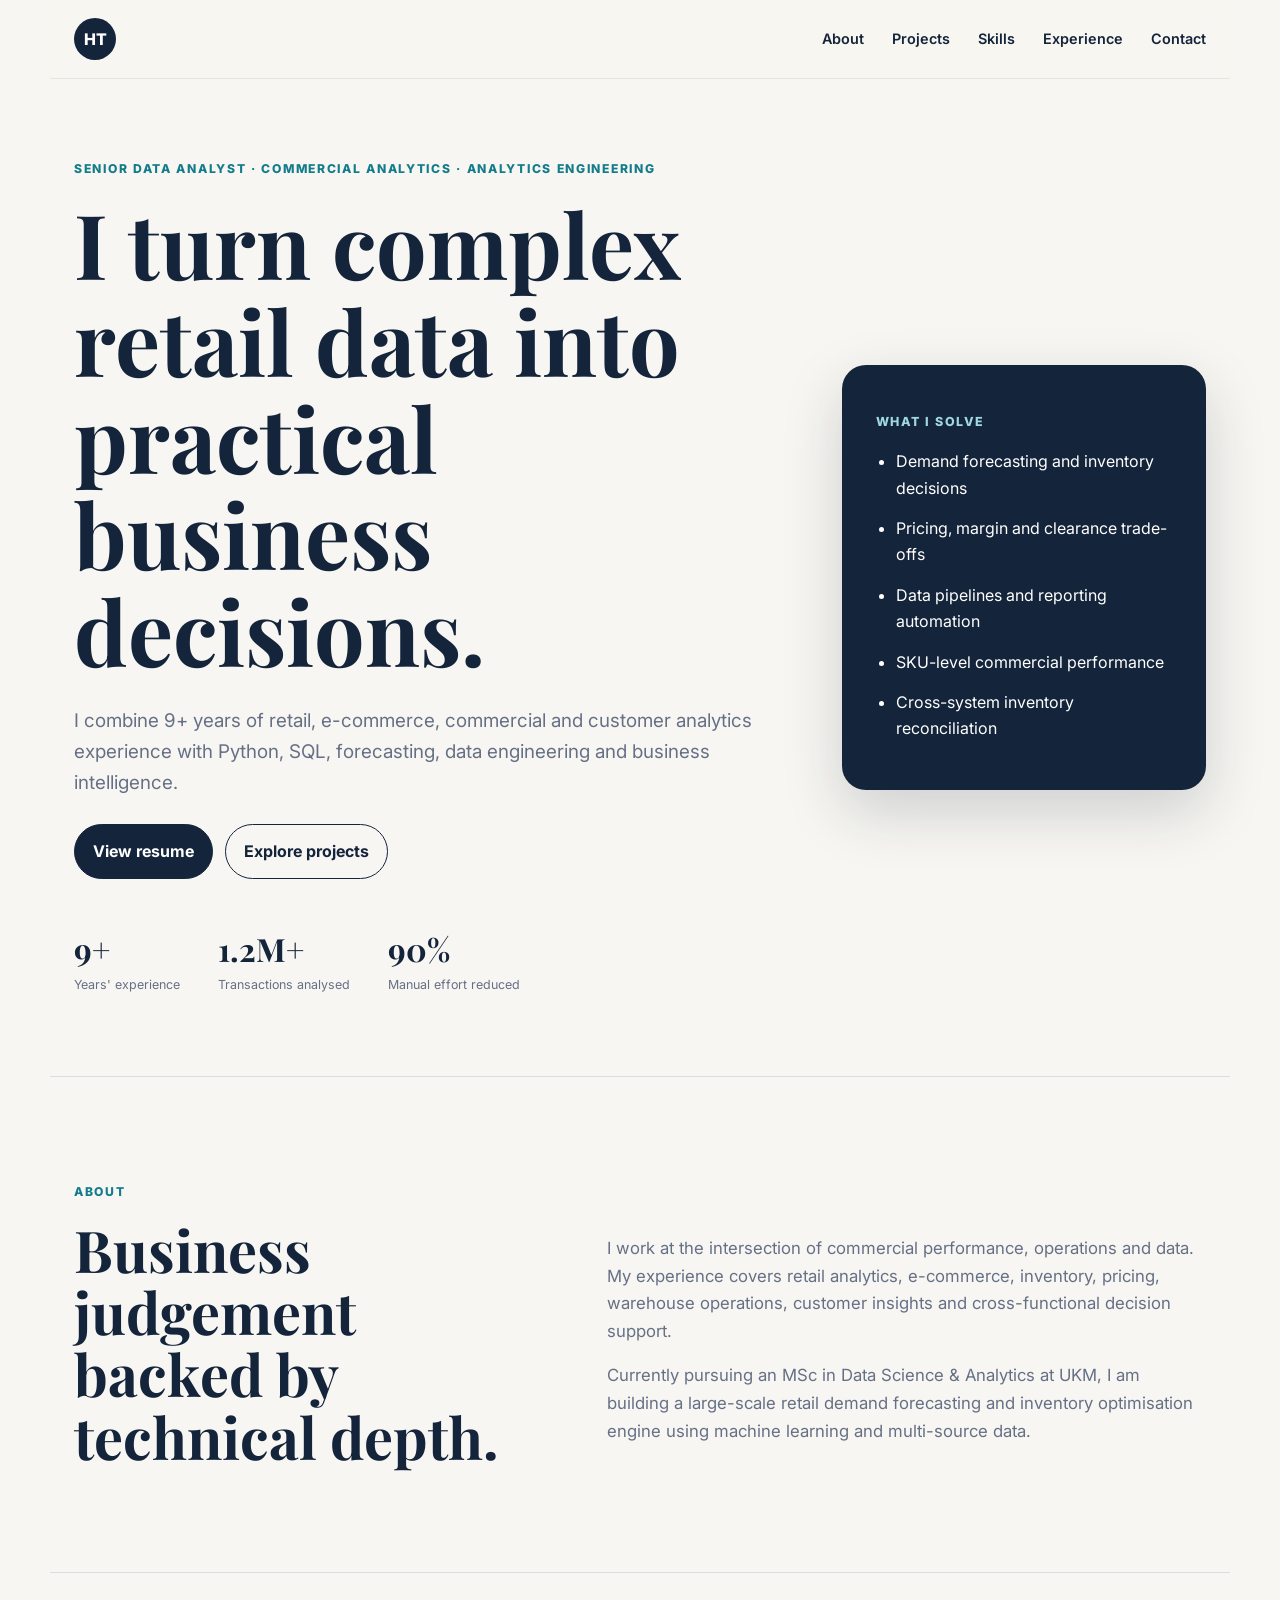
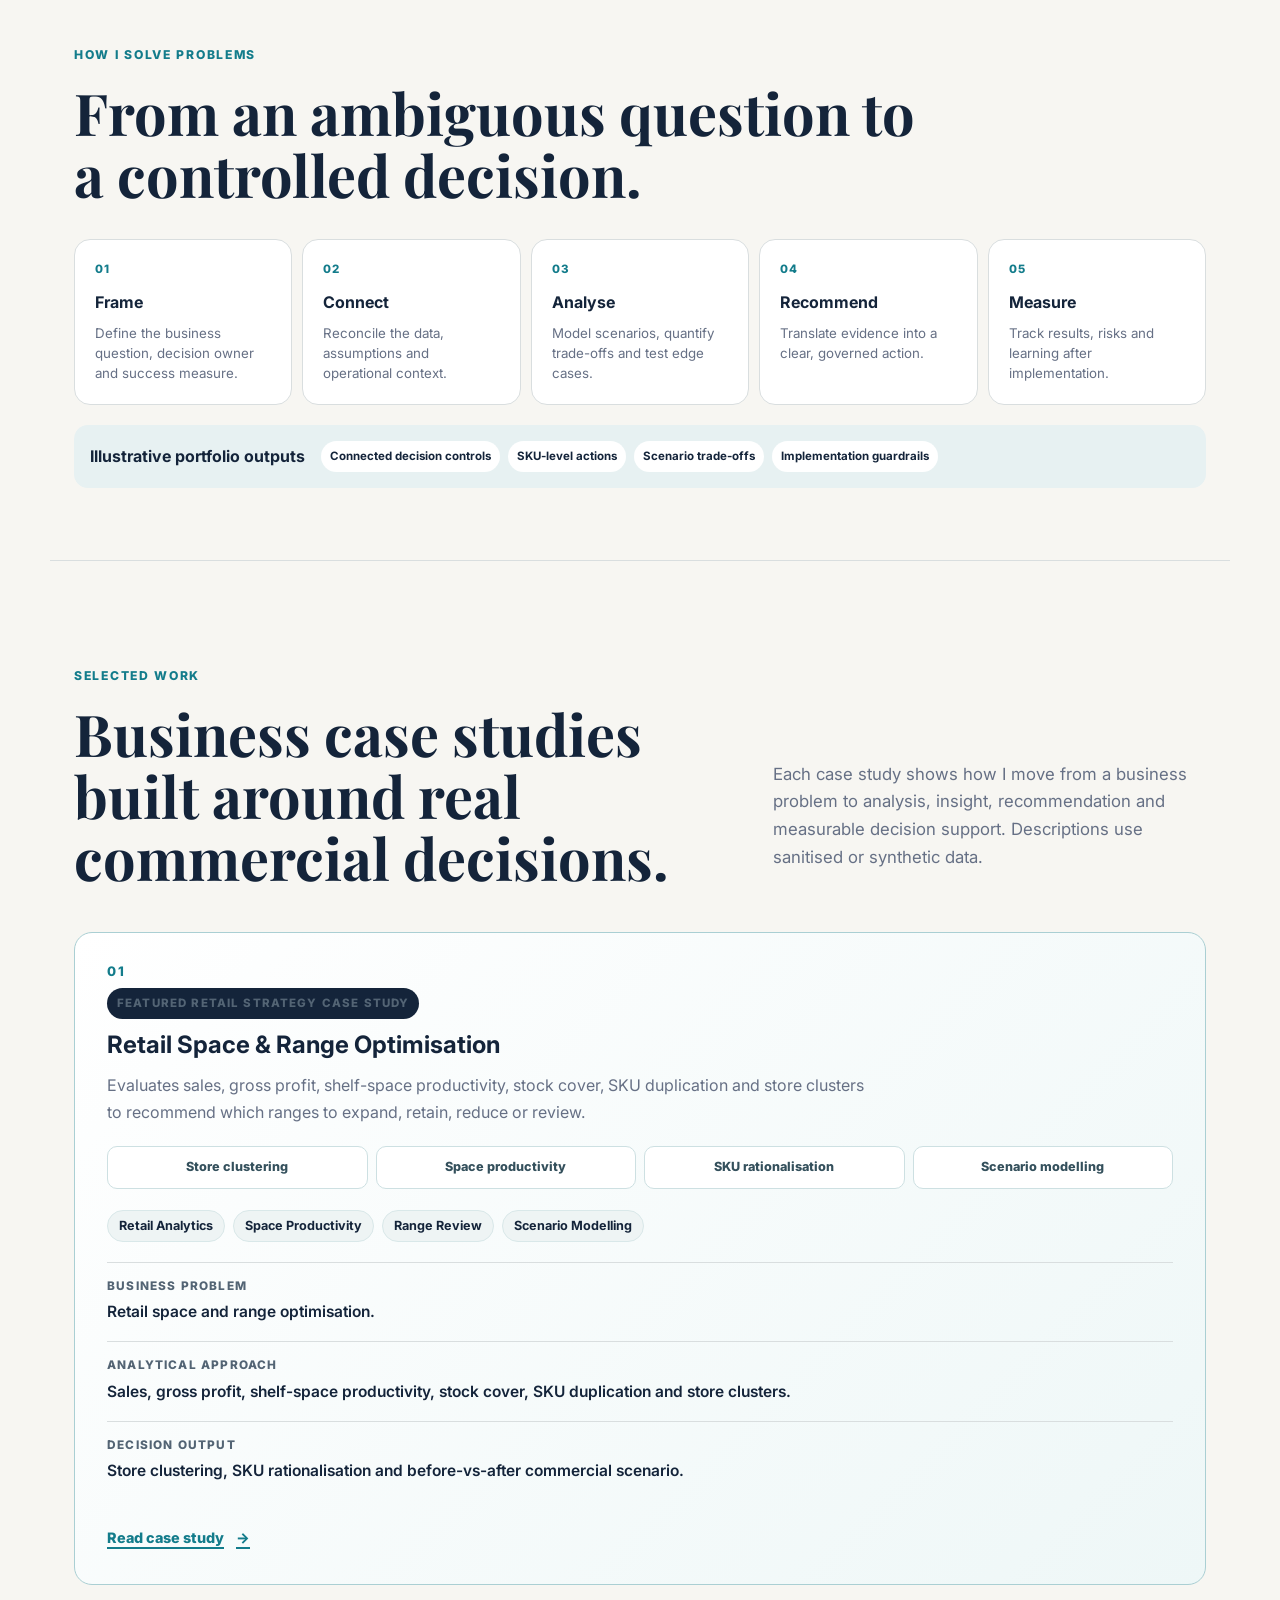
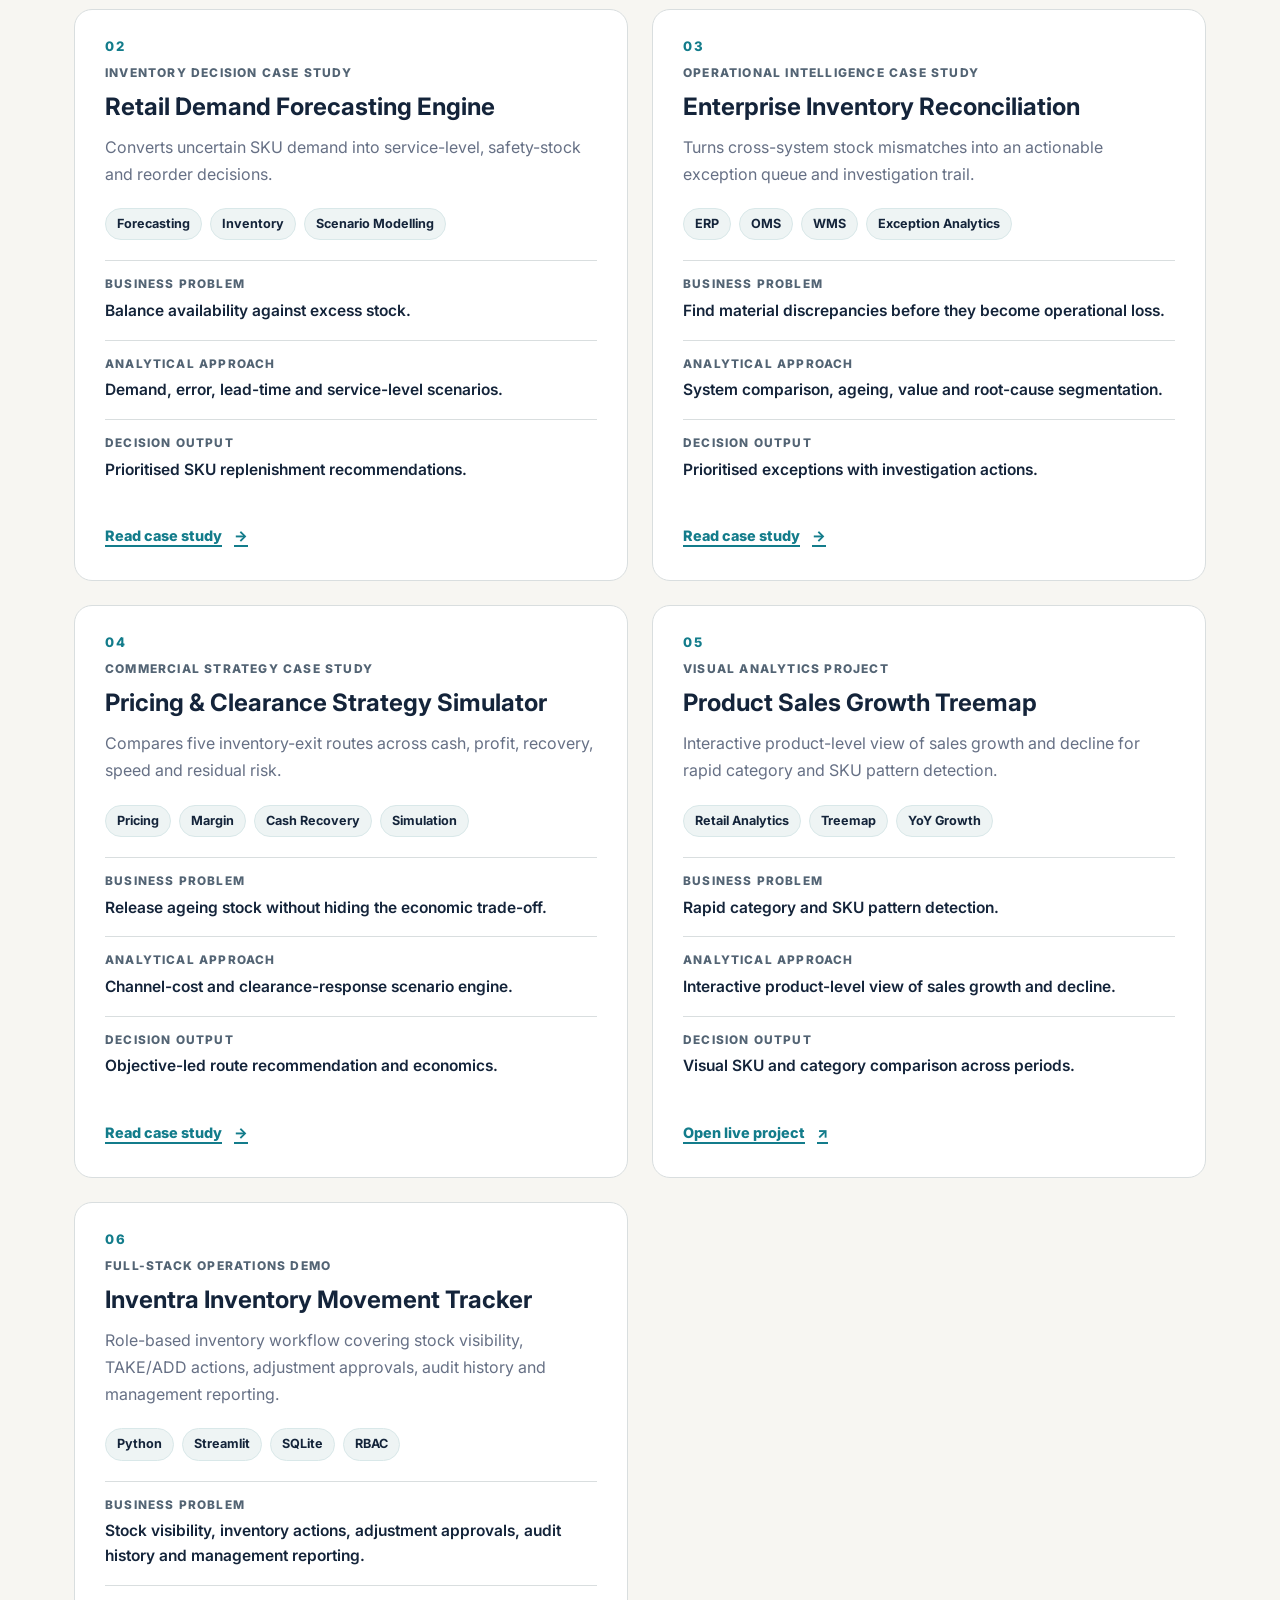
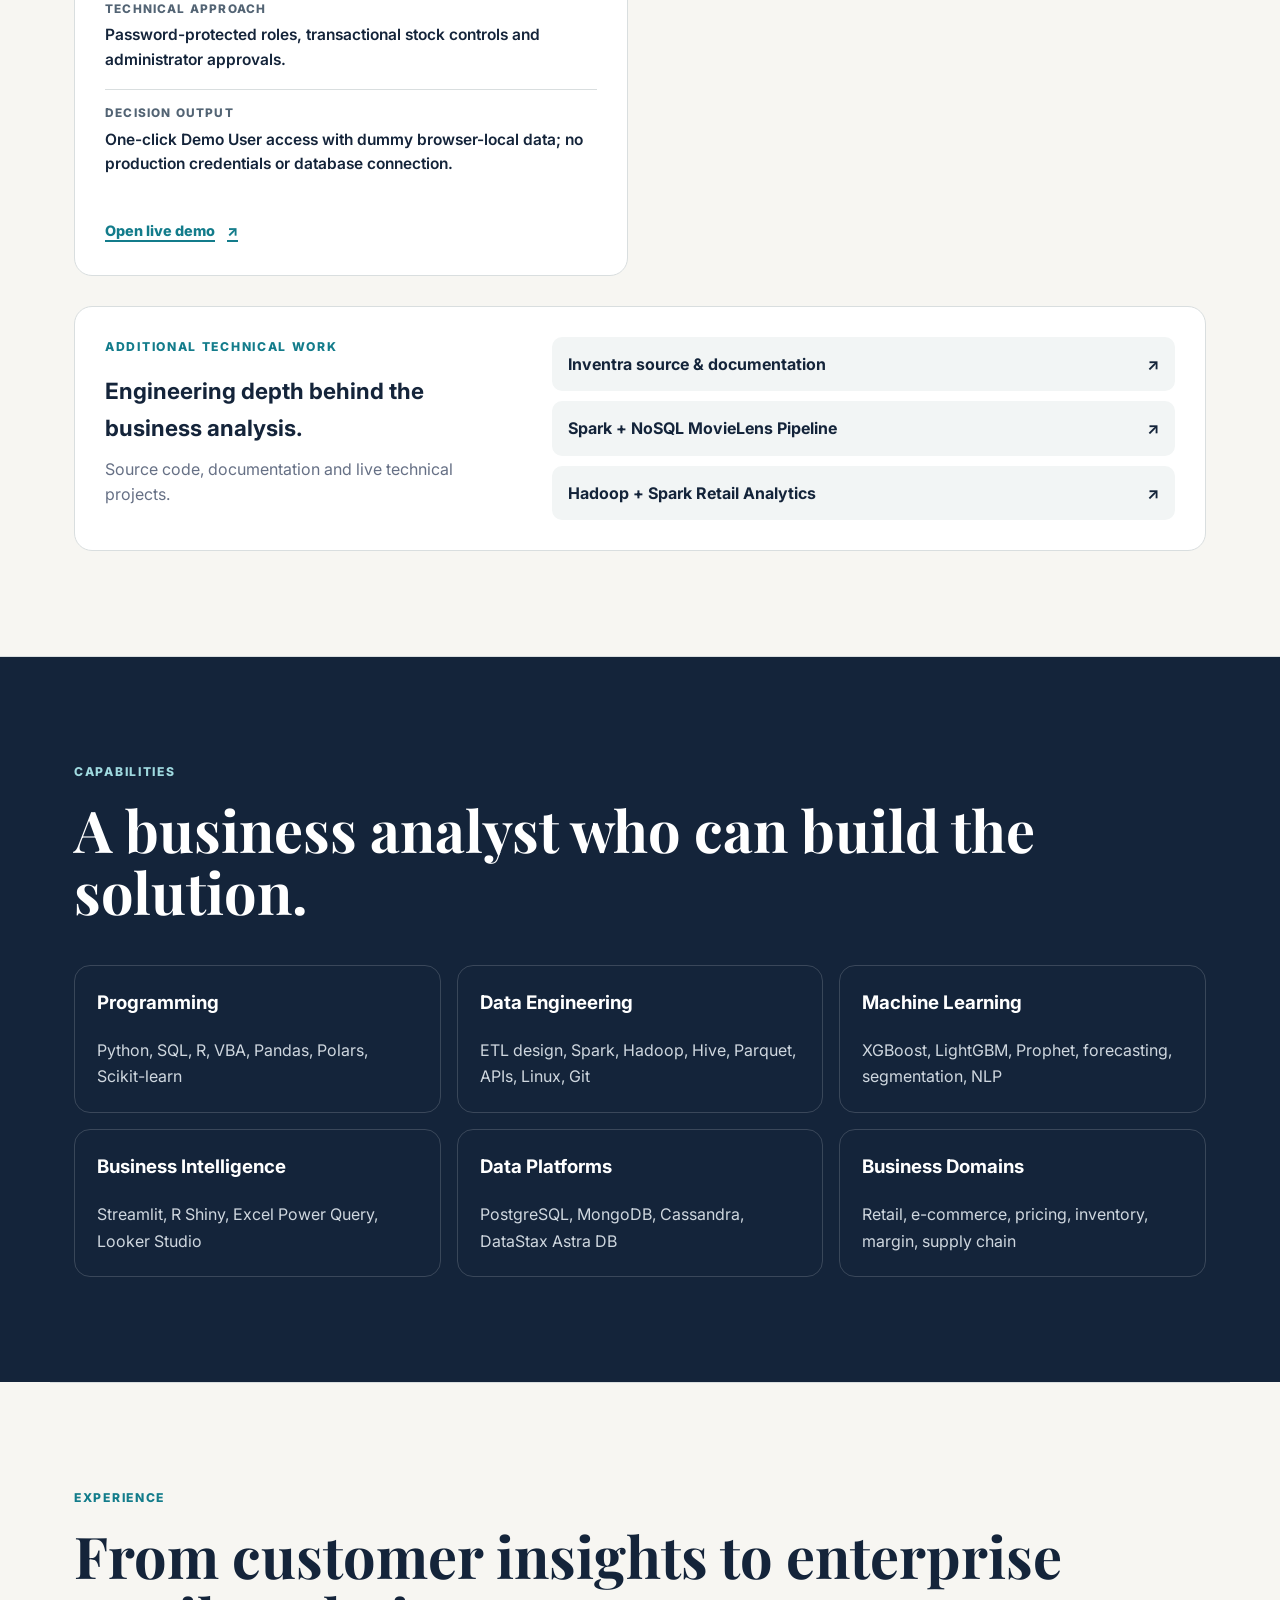
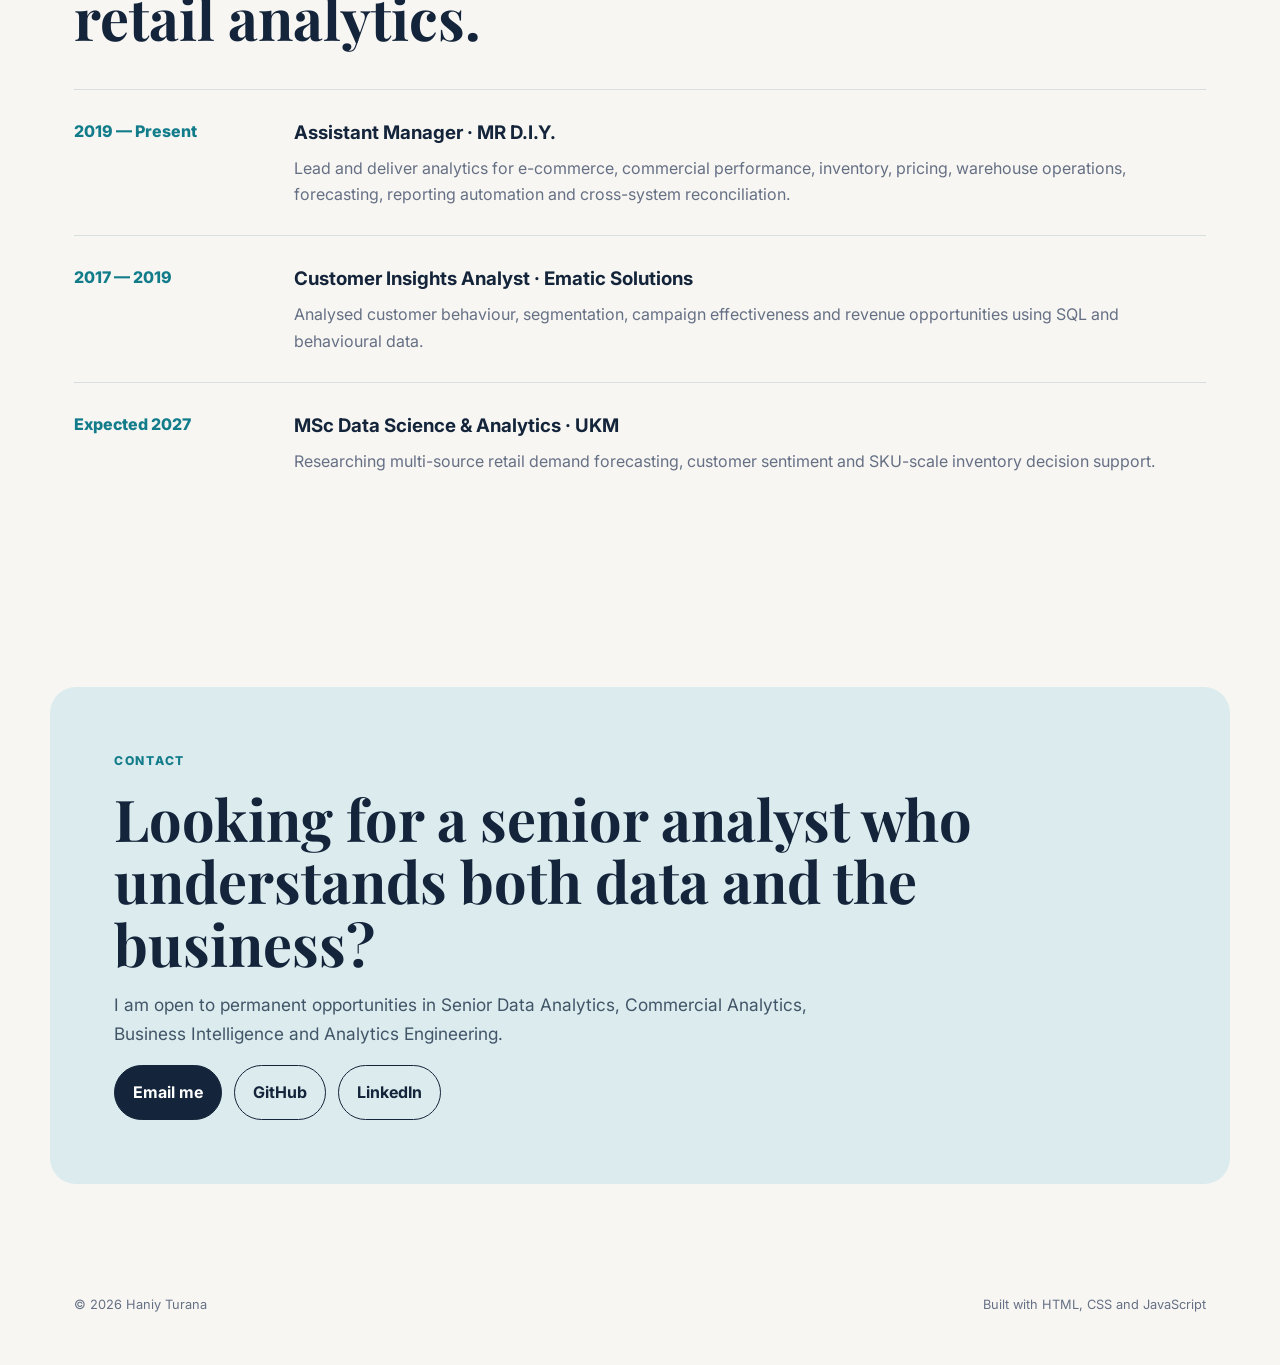
==== index.html @ 0dd10edd "style: polish engineering case study grid and project hierarchy" ====
<!DOCTYPE html>
<html lang="en">
<head>
  <meta charset="UTF-8" />
  <meta name="viewport" content="width=device-width, initial-scale=1.0" />
  <meta name="description" content="Haniy Turana - Senior Data Analyst specialising in retail, commercial analytics, forecasting, inventory intelligence and analytics engineering." />
  <title>Haniy Turana | Senior Data Analyst</title>
  <link rel="preconnect" href="https://fonts.googleapis.com">
  <link rel="preconnect" href="https://fonts.gstatic.com" crossorigin>
  <link href="https://fonts.googleapis.com/css2?family=Inter:wght@400;500;600;700;800&family=Playfair+Display:wght@700&display=swap" rel="stylesheet">
  <link rel="stylesheet" href="styles.css" />
</head>
<body>
  <a class="skip-link" href="#top">Skip to main content</a>
  <header class="site-header">
    <a class="brand" href="#top">HT</a>
    <nav id="nav" aria-label="Primary navigation">
      <a href="#about">About</a><a href="#projects">Projects</a><a href="#skills">Skills</a><a href="#experience">Experience</a><a href="#contact">Contact</a>
    </nav>
    <button class="menu-button" id="menuButton" aria-label="Open menu" aria-expanded="false">Menu</button>
  </header>

  <main id="top">
    <section class="hero section-shell">
      <div class="hero-copy reveal">
        <p class="eyebrow">Senior Data Analyst · Commercial Analytics · Analytics Engineering</p>
        <h1>I turn complex retail data into practical business decisions.</h1>
        <p class="hero-text">I combine 9+ years of retail, e-commerce, commercial and customer analytics experience with Python, SQL, forecasting, data engineering and business intelligence.</p>
        <div class="actions">
          <a class="button primary" href="resume/Haniy_Turana_Master_Resume.pdf" target="_blank" rel="noopener noreferrer">View resume</a>
          <a class="button secondary" href="#projects">Explore projects</a>
        </div>
        <div class="quick-stats" aria-label="Career statistics">
          <div><strong>9+</strong><span>Years' experience</span></div>
          <div><strong>1.2M+</strong><span>Transactions analysed</span></div>
          <div><strong>90%</strong><span>Manual effort reduced</span></div>
        </div>
      </div>
      <aside class="hero-card reveal">
        <p class="card-label">What I solve</p>
        <ul>
          <li>Demand forecasting and inventory decisions</li>
          <li>Pricing, margin and clearance trade-offs</li>
          <li>Data pipelines and reporting automation</li>
          <li>SKU-level commercial performance</li>
          <li>Cross-system inventory reconciliation</li>
        </ul>
      </aside>
    </section>

    <section id="about" class="section-shell content-section reveal">
      <p class="eyebrow">About</p>
      <div class="two-column">
        <h2>Business judgement backed by technical depth.</h2>
        <div>
          <p>I work at the intersection of commercial performance, operations and data. My experience covers retail analytics, e-commerce, inventory, pricing, warehouse operations, customer insights and cross-functional decision support.</p>
          <p>Currently pursuing an MSc in Data Science & Analytics at UKM, I am building a large-scale retail demand forecasting and inventory optimisation engine using machine learning and multi-source data.</p>
        </div>
      </div>
    </section>

    <section class="section-shell problem-solving reveal" aria-labelledby="problem-solving-title">
      <p class="eyebrow">How I solve problems</p>
      <h2 id="problem-solving-title">From an ambiguous question to a controlled decision.</h2>
      <ol class="problem-solving-flow">
        <li><span>01</span><strong>Frame</strong><small>Define the business question, decision owner and success measure.</small></li>
        <li><span>02</span><strong>Connect</strong><small>Reconcile the data, assumptions and operational context.</small></li>
        <li><span>03</span><strong>Analyse</strong><small>Model scenarios, quantify trade-offs and test edge cases.</small></li>
        <li><span>04</span><strong>Recommend</strong><small>Translate evidence into a clear, governed action.</small></li>
        <li><span>05</span><strong>Measure</strong><small>Track results, risks and learning after implementation.</small></li>
      </ol>
      <div class="illustrative-results" aria-label="Illustrative portfolio outputs"><strong>Illustrative portfolio outputs</strong><span>Connected decision controls</span><span>SKU-level actions</span><span>Scenario trade-offs</span><span>Implementation guardrails</span></div>
    </section>

    <section id="projects" class="section-shell content-section">
      <p class="eyebrow reveal">Selected work</p>
      <div class="section-heading reveal"><h2>Business case studies built around real commercial decisions.</h2><p>Each case study shows how I move from a business problem to analysis, insight, recommendation and measurable decision support. Descriptions use sanitised or synthetic data.</p></div>
      <div class="project-grid featured-grid">
        <article class="project-card featured-card reveal">
          <span class="project-number">01</span>
          <p class="case-type featured-label">Featured retail strategy case study</p>
          <h3>Retail Space &amp; Range Optimisation</h3>
          <p>Evaluates sales, gross profit, shelf-space productivity, stock cover, SKU duplication and store clusters to recommend which ranges to expand, retain, reduce or review.</p>
          <div class="outcome-strip" aria-label="Case study outcomes"><span>Store clustering</span><span>Space productivity</span><span>SKU rationalisation</span><span>Scenario modelling</span></div>
          <div class="tags"><span>Retail Analytics</span><span>Space Productivity</span><span>Range Review</span><span>Scenario Modelling</span></div>
          <dl><div><dt>Business problem</dt><dd>Retail space and range optimisation.</dd></div><div><dt>Analytical approach</dt><dd>Sales, gross profit, shelf-space productivity, stock cover, SKU duplication and store clusters.</dd></div><div><dt>Decision output</dt><dd>Store clustering, SKU rationalisation and before-vs-after commercial scenario.</dd></div></dl>
          <a class="project-link" href="projects/space-range.html" aria-label="Read the Retail Space and Range Optimisation case study">Read case study <span aria-hidden="true">→</span></a>
        </article>
        <article class="project-card reveal">
          <span class="project-number">02</span>
          <p class="case-type">Inventory decision case study</p>
          <h3>Retail Demand Forecasting Engine</h3>
          <p>Converts uncertain SKU demand into service-level, safety-stock and reorder decisions.</p>
          <div class="tags"><span>Forecasting</span><span>Inventory</span><span>Scenario Modelling</span></div>
          <dl><div><dt>Business problem</dt><dd>Balance availability against excess stock.</dd></div><div><dt>Analytical approach</dt><dd>Demand, error, lead-time and service-level scenarios.</dd></div><div><dt>Decision output</dt><dd>Prioritised SKU replenishment recommendations.</dd></div></dl>
          <a class="project-link" href="projects/forecasting.html" aria-label="Read the Retail Demand Forecasting Engine case study">Read case study <span aria-hidden="true">→</span></a>
        </article>
        <article class="project-card reveal">
          <span class="project-number">03</span>
          <p class="case-type">Operational intelligence case study</p>
          <h3>Enterprise Inventory Reconciliation</h3>
          <p>Turns cross-system stock mismatches into an actionable exception queue and investigation trail.</p>
          <div class="tags"><span>ERP</span><span>OMS</span><span>WMS</span><span>Exception Analytics</span></div>
          <dl><div><dt>Business problem</dt><dd>Find material discrepancies before they become operational loss.</dd></div><div><dt>Analytical approach</dt><dd>System comparison, ageing, value and root-cause segmentation.</dd></div><div><dt>Decision output</dt><dd>Prioritised exceptions with investigation actions.</dd></div></dl>
          <a class="project-link" href="projects/reconciliation.html" aria-label="Read the Enterprise Inventory Reconciliation case study">Read case study <span aria-hidden="true">→</span></a>
        </article>
        <article class="project-card reveal">
          <span class="project-number">04</span>
          <p class="case-type">Commercial strategy case study</p>
          <h3>Pricing &amp; Clearance Strategy Simulator</h3>
          <p>Compares five inventory-exit routes across cash, profit, recovery, speed and residual risk.</p>
          <div class="tags"><span>Pricing</span><span>Margin</span><span>Cash Recovery</span><span>Simulation</span></div>
          <dl><div><dt>Business problem</dt><dd>Release ageing stock without hiding the economic trade-off.</dd></div><div><dt>Analytical approach</dt><dd>Channel-cost and clearance-response scenario engine.</dd></div><div><dt>Decision output</dt><dd>Objective-led route recommendation and economics.</dd></div></dl>
          <a class="project-link" href="projects/pricing.html" aria-label="Read the Pricing and Clearance Strategy Simulator case study">Read case study <span aria-hidden="true">→</span></a>
        </article>
        <article class="project-card reveal">
          <span class="project-number">05</span>
          <p class="case-type">Visual analytics project</p>
          <h3>Product Sales Growth Treemap</h3>
          <p>Interactive product-level view of sales growth and decline for rapid category and SKU pattern detection.</p>
          <div class="tags"><span>Retail Analytics</span><span>Treemap</span><span>YoY Growth</span></div>
          <dl><div><dt>Business problem</dt><dd>Rapid category and SKU pattern detection.</dd></div><div><dt>Analytical approach</dt><dd>Interactive product-level view of sales growth and decline.</dd></div><div><dt>Decision output</dt><dd>Visual SKU and category comparison across periods.</dd></div></dl>
          <a class="project-link" href="https://haniyturana.github.io/ProductSale-Performance-Treemap/Product_Sales_Growth_2026_vs_2025.html" target="_blank" rel="noopener noreferrer" aria-label="Open the Product Sales Growth Treemap live project in a new tab">Open live project <span aria-hidden="true">↗</span></a>
        </article>
        <article class="project-card reveal">
          <span class="project-number">06</span>
          <p class="case-type">Full-stack operations demo</p>
          <h3>Inventra Inventory Movement Tracker</h3>
          <p>Role-based inventory workflow covering stock visibility, TAKE/ADD actions, adjustment approvals, audit history and management reporting.</p>
          <div class="tags"><span>Python</span><span>Streamlit</span><span>SQLite</span><span>RBAC</span></div>
          <dl><div><dt>Business problem</dt><dd>Stock visibility, inventory actions, adjustment approvals, audit history and management reporting.</dd></div><div><dt>Technical approach</dt><dd>Password-protected roles, transactional stock controls and administrator approvals.</dd></div><div><dt>Decision output</dt><dd>One-click Demo User access with dummy browser-local data; no production credentials or database connection.</dd></div></dl>
          <a class="project-link" href="https://haniyturana.github.io/inventory-movement-tracker/" target="_blank" rel="noopener noreferrer" aria-label="Open the Inventra Inventory Movement Tracker live demo in a new tab">Open live demo <span aria-hidden="true">↗</span></a>
        </article>
      </div>
      <div class="technical-projects reveal">
        <div><p class="eyebrow">Additional technical work</p><h3>Engineering depth behind the business analysis.</h3><p class="technical-intro">Source code, documentation and live technical projects.</p></div>
        <div class="technical-links">
          <a href="https://github.com/haniyturana/inventory-movement-tracker" target="_blank" rel="noopener noreferrer"><span>Inventra source &amp; documentation</span><span aria-hidden="true">↗</span></a>
          <a href="https://spark-nosql-movielens-pipeline-8bqtkcs3m7uoie6nmjs4hm.streamlit.app/" target="_blank" rel="noopener noreferrer"><span>Spark + NoSQL MovieLens Pipeline</span><span aria-hidden="true">↗</span></a>
          <a href="https://hadoop-spark-zeppelin-retail-analytics-tq4rjpsnn9pns3z8nm9hwb.streamlit.app/" target="_blank" rel="noopener noreferrer"><span>Hadoop + Spark Retail Analytics</span><span aria-hidden="true">↗</span></a>
        </div>
      </div>
    </section>

    <section id="skills" class="section-shell content-section dark-section">
      <p class="eyebrow reveal">Capabilities</p><h2 class="reveal">A business analyst who can build the solution.</h2>
      <div class="skill-grid">
        <div class="skill-group reveal"><h3>Programming</h3><p>Python, SQL, R, VBA, Pandas, Polars, Scikit-learn</p></div>
        <div class="skill-group reveal"><h3>Data Engineering</h3><p>ETL design, Spark, Hadoop, Hive, Parquet, APIs, Linux, Git</p></div>
        <div class="skill-group reveal"><h3>Machine Learning</h3><p>XGBoost, LightGBM, Prophet, forecasting, segmentation, NLP</p></div>
        <div class="skill-group reveal"><h3>Business Intelligence</h3><p>Streamlit, R Shiny, Excel Power Query, Looker Studio</p></div>
        <div class="skill-group reveal"><h3>Data Platforms</h3><p>PostgreSQL, MongoDB, Cassandra, DataStax Astra DB</p></div>
        <div class="skill-group reveal"><h3>Business Domains</h3><p>Retail, e-commerce, pricing, inventory, margin, supply chain</p></div>
      </div>
    </section>

    <section id="experience" class="section-shell content-section">
      <p class="eyebrow reveal">Experience</p><h2 class="reveal">From customer insights to enterprise retail analytics.</h2>
      <div class="timeline">
        <article class="timeline-item reveal"><div class="timeline-date">2019 — Present</div><div><h3>Assistant Manager · MR D.I.Y.</h3><p>Lead and deliver analytics for e-commerce, commercial performance, inventory, pricing, warehouse operations, forecasting, reporting automation and cross-system reconciliation.</p></div></article>
        <article class="timeline-item reveal"><div class="timeline-date">2017 — 2019</div><div><h3>Customer Insights Analyst · Ematic Solutions</h3><p>Analysed customer behaviour, segmentation, campaign effectiveness and revenue opportunities using SQL and behavioural data.</p></div></article>
        <article class="timeline-item reveal"><div class="timeline-date">Expected 2027</div><div><h3>MSc Data Science & Analytics · UKM</h3><p>Researching multi-source retail demand forecasting, customer sentiment and SKU-scale inventory decision support.</p></div></article>
      </div>
    </section>

    <section id="contact" class="section-shell contact-section reveal">
      <p class="eyebrow">Contact</p><h2>Looking for a senior analyst who understands both data and the business?</h2>
      <p>I am open to permanent opportunities in Senior Data Analytics, Commercial Analytics, Business Intelligence and Analytics Engineering.</p>
      <div class="actions"><a class="button primary" href="mailto:haniy.turana@gmail.com">Email me</a><a class="button secondary" href="https://github.com/haniyturana" target="_blank" rel="noopener noreferrer">GitHub</a><a class="button secondary" href="https://www.linkedin.com/in/haniy-turana-hamthan-037b8912b/" target="_blank" rel="noopener noreferrer">LinkedIn</a></div>
    </section>
  </main>
  <footer><span>© <span id="year"></span> Haniy Turana</span><span>Built with HTML, CSS and JavaScript</span></footer>
  <script src="script.js"></script>
</body>
</html>
---- styles.css ----
:root{--ink:#14243a;--muted:#667085;--paper:#f7f6f2;--white:#fff;--teal:#137c8b;--line:#d9dedf;--max:1180px}*{box-sizing:border-box}html{scroll-behavior:smooth}body{margin:0;background:var(--paper);color:var(--ink);font-family:Inter,Arial,sans-serif;line-height:1.65}a{color:inherit}.site-header{position:sticky;top:0;z-index:20;display:flex;align-items:center;justify-content:space-between;max-width:var(--max);margin:auto;padding:18px 24px;background:rgba(247,246,242,.93);backdrop-filter:blur(12px);border-bottom:1px solid rgba(20,36,58,.08)}.brand{display:grid;place-items:center;width:42px;height:42px;border-radius:50%;background:var(--ink);color:#fff;text-decoration:none;font-weight:800}.site-header nav{display:flex;gap:28px}.site-header nav a{text-decoration:none;font-size:.9rem;font-weight:600}.menu-button{display:none;border:1px solid var(--line);background:transparent;padding:9px 12px;border-radius:8px}.section-shell{max-width:var(--max);margin:auto;padding-left:24px;padding-right:24px}.hero{min-height:83vh;display:grid;grid-template-columns:1.45fr .75fr;gap:64px;align-items:center;padding-top:80px;padding-bottom:80px}.eyebrow{text-transform:uppercase;letter-spacing:.14em;font-size:.76rem;font-weight:800;color:var(--teal);margin:0 0 16px}.hero h1,.content-section h2,.contact-section h2{font-family:"Playfair Display",Georgia,serif;line-height:1.08;margin:0}.hero h1{font-size:clamp(3rem,7vw,6.5rem);max-width:900px}.hero-text{font-size:1.18rem;color:var(--muted);max-width:760px;margin:26px 0}.actions{display:flex;gap:12px;flex-wrap:wrap}.button{display:inline-flex;align-items:center;justify-content:center;padding:13px 18px;border-radius:999px;text-decoration:none;font-weight:700;border:1px solid var(--ink);transition:.2s transform,.2s background}.button:hover{transform:translateY(-2px)}.button.primary{background:var(--ink);color:#fff}.button.secondary{background:transparent}.quick-stats{display:flex;gap:38px;margin-top:44px}.quick-stats div{display:flex;flex-direction:column}.quick-stats strong{font-family:"Playfair Display",Georgia,serif;font-size:2rem}.quick-stats span{font-size:.78rem;color:var(--muted)}.hero-card{background:var(--ink);color:#fff;padding:34px;border-radius:24px;box-shadow:0 22px 60px rgba(20,36,58,.18)}.hero-card .card-label{font-size:.78rem;letter-spacing:.12em;text-transform:uppercase;color:#9fd9df;font-weight:800}.hero-card ul{padding-left:20px;margin-bottom:0}.hero-card li{margin:14px 0}.content-section{padding-top:105px;padding-bottom:105px;border-top:1px solid var(--line)}.two-column{display:grid;grid-template-columns:.85fr 1.15fr;gap:90px}.content-section h2,.contact-section h2{font-size:clamp(2.2rem,4.5vw,4.4rem)}.two-column p,.section-heading p{color:var(--muted);font-size:1.05rem}.section-heading{display:grid;grid-template-columns:1.2fr .8fr;gap:50px;align-items:end;margin-bottom:44px}.project-grid{display:grid;grid-template-columns:repeat(3,1fr);gap:20px}.project-card{background:#fff;border:1px solid var(--line);padding:28px;border-radius:18px;display:flex;flex-direction:column}.project-number{font-family:"Playfair Display",Georgia,serif;font-size:2.4rem;color:var(--teal)}.project-card h3{font-size:1.3rem;line-height:1.2}.project-card p{color:var(--muted)}.tags{display:flex;flex-wrap:wrap;gap:7px;margin:8px 0 16px}.tags span{font-size:.72rem;background:#eef4f4;border-radius:999px;padding:5px 9px}.project-card dl{margin-top:auto}.project-card dl div{border-top:1px solid var(--line);padding:10px 0}.project-card dt{font-size:.72rem;text-transform:uppercase;letter-spacing:.08em;color:var(--muted)}.project-card dd{margin:2px 0 0;font-weight:600}.dark-section{max-width:none;background:var(--ink);color:#fff;padding-left:max(24px,calc((100vw - var(--max))/2 + 24px));padding-right:max(24px,calc((100vw - var(--max))/2 + 24px))}.dark-section .eyebrow{color:#9fd9df}.skill-grid{display:grid;grid-template-columns:repeat(3,1fr);gap:16px;margin-top:42px}.skill-group{border:1px solid rgba(255,255,255,.16);border-radius:16px;padding:22px}.skill-group h3{margin-top:0}.skill-group p{color:#cfd7df;margin-bottom:0}.timeline{margin-top:40px}.timeline-item{display:grid;grid-template-columns:190px 1fr;gap:30px;padding:28px 0;border-top:1px solid var(--line)}.timeline-date{font-weight:800;color:var(--teal)}.timeline-item h3{margin:0 0 6px}.timeline-item p{margin:0;color:var(--muted)}.contact-section{max-width:var(--max);margin:80px auto;background:#dcebed;border-radius:26px;padding:64px}.contact-section p:not(.eyebrow){max-width:760px;color:#415568;font-size:1.08rem}footer{max-width:var(--max);margin:auto;padding:30px 24px 50px;display:flex;justify-content:space-between;color:var(--muted);font-size:.8rem}.reveal{opacity:0;transform:translateY(18px);transition:opacity .7s ease,transform .7s ease}.reveal.visible{opacity:1;transform:none}@media(max-width:900px){.hero,.two-column,.section-heading{grid-template-columns:1fr}.hero{gap:32px}.project-grid,.skill-grid{grid-template-columns:1fr 1fr}.site-header nav{display:none;position:absolute;top:76px;right:20px;left:20px;flex-direction:column;background:#fff;padding:18px;border-radius:14px;box-shadow:0 15px 40px rgba(0,0,0,.12)}.site-header nav.open{display:flex}.menu-button{display:block}.timeline-item{grid-template-columns:1fr}.contact-section{margin:40px 16px;padding:38px 24px}}@media(max-width:620px){.hero{padding-top:50px}.hero h1{font-size:3rem}.quick-stats{gap:18px;justify-content:space-between}.quick-stats strong{font-size:1.55rem}.project-grid,.skill-grid{grid-template-columns:1fr}.content-section{padding-top:75px;padding-bottom:75px}.contact-section h2{font-size:2.4rem}footer{flex-direction:column;gap:8px}}

/* Portfolio v2 improvements */
.project-card{color:inherit;text-decoration:none;min-width:0;transition:transform .22s ease,box-shadow .22s ease,border-color .22s ease;overflow:hidden}
.project-card:hover,.project-card:focus-visible{transform:translateY(-6px);box-shadow:0 18px 42px rgba(20,36,58,.12);border-color:var(--teal);outline:none}
.project-card-top{display:flex;align-items:center;justify-content:space-between;gap:16px}
.project-link{font-size:.78rem;font-weight:800;color:var(--teal);white-space:nowrap}
.project-card h3,.project-card p,.project-card dd{overflow-wrap:anywhere}
@media(max-width:760px){
  .section-shell{padding-left:18px;padding-right:18px}
  .site-header{padding:14px 18px}
  .hero{min-height:auto;padding-top:46px;padding-bottom:56px}
  .hero h1{font-size:clamp(2.45rem,13vw,4rem)}
  .hero-text{font-size:1rem}
  .quick-stats{display:grid;grid-template-columns:repeat(3,1fr);gap:10px;margin-top:30px}
  .quick-stats div{padding:12px 8px;border:1px solid var(--line);border-radius:12px;text-align:center}
  .quick-stats span{font-size:.68rem;line-height:1.25}
  .hero-card{padding:24px;border-radius:18px}
  .content-section{padding-top:64px;padding-bottom:64px}
  .section-heading{gap:18px;margin-bottom:28px}
  .section-heading h2,.content-section h2{font-size:clamp(2.05rem,11vw,3.25rem)}
  .project-grid,.skill-grid{grid-template-columns:minmax(0,1fr)}
  .project-card{padding:22px}
  .project-number{font-size:2rem}
  .two-column{gap:22px}
  .actions .button{width:100%}
  .contact-section{margin:28px 12px;padding:34px 20px}
}
@media(max-width:390px){
  .quick-stats{grid-template-columns:1fr}
  .project-card-top{align-items:flex-start}
  .project-link{white-space:normal;text-align:right}
}
.featured-grid{grid-template-columns:repeat(2,minmax(0,1fr))}.featured-card{grid-column:1/-1;background:linear-gradient(135deg,#ffffff 0%,#eef7f7 100%);border-color:#aacfd3}.featured-label{display:inline-flex;align-self:flex-start;margin:0 0 4px!important;padding:5px 9px;border-radius:999px;background:var(--ink);color:#fff!important;font-size:.7rem!important;font-weight:800;text-transform:uppercase;letter-spacing:.08em}.technical-projects{margin-top:26px;padding:26px;border:1px solid var(--line);border-radius:18px;display:grid;grid-template-columns:.8fr 1.2fr;gap:30px;background:#fff}.technical-projects h3{margin:0;font-size:1.4rem}.technical-links{display:flex;flex-direction:column;gap:10px}.technical-links a{padding:12px 14px;border-radius:10px;background:#f2f5f5;text-decoration:none;font-weight:700}.technical-links a:hover{background:#e5eeee}@media(max-width:760px){.featured-grid{grid-template-columns:1fr}.featured-card{grid-column:auto}.technical-projects{grid-template-columns:1fr;gap:16px}}
.outcome-strip{display:grid;grid-template-columns:repeat(4,minmax(0,1fr));gap:7px;margin:10px 0 14px}.outcome-strip span{padding:9px;background:#fff;border:1px solid #cde0e2;border-radius:9px;color:#34505c;font-size:.72rem;font-weight:800;text-align:center}.site-header a:focus-visible,.site-header button:focus-visible,.project-card:focus-visible,.technical-links a:focus-visible,.button:focus-visible{outline:3px solid #e69b52;outline-offset:3px}@media(max-width:760px){.outcome-strip{grid-template-columns:1fr 1fr}}@media(prefers-reduced-motion:reduce){html{scroll-behavior:auto}.reveal{opacity:1;transform:none;transition:none}.project-card,.button{transition:none}}
.skip-link{position:fixed;left:16px;top:10px;z-index:100;padding:10px 14px;background:var(--ink);color:#fff;border-radius:8px;transform:translateY(-160%);transition:transform .2s;text-decoration:none;font-weight:800}.skip-link:focus{transform:translateY(0)}
.problem-solving{padding-top:72px;padding-bottom:72px;border-top:1px solid var(--line)}.problem-solving h2{max-width:850px;margin:0 0 34px;font-family:"Playfair Display",Georgia,serif;font-size:clamp(2.2rem,4.5vw,4.4rem);line-height:1.08}.problem-solving-flow{display:grid;grid-template-columns:repeat(5,minmax(0,1fr));gap:10px;margin:0;padding:0;list-style:none}.problem-solving-flow li{position:relative;min-width:0;padding:20px;background:#fff;border:1px solid var(--line);border-radius:16px}.problem-solving-flow span{display:block;color:var(--teal);font-size:.72rem;font-weight:800;letter-spacing:.08em}.problem-solving-flow strong{display:block;margin:10px 0 8px}.problem-solving-flow small{display:block;color:var(--muted);line-height:1.5}.illustrative-results{display:flex;align-items:center;gap:8px;flex-wrap:wrap;margin-top:20px;padding:16px;border-radius:14px;background:#e7f1f2}.illustrative-results strong{margin-right:8px}.illustrative-results span{padding:6px 9px;background:#fff;border-radius:999px;font-size:.72rem;font-weight:700}.case-type{align-self:flex-start;margin:4px 0 0!important;color:var(--teal)!important;font-size:.7rem!important;font-weight:800;text-transform:uppercase;letter-spacing:.08em}.project-card dl div+div{margin-top:2px}@media(max-width:900px){.problem-solving-flow{grid-template-columns:repeat(2,minmax(0,1fr))}.problem-solving-flow li:last-child{grid-column:1/-1}}@media(max-width:620px){.problem-solving-flow{grid-template-columns:1fr}.problem-solving-flow li:last-child{grid-column:auto}.illustrative-results{align-items:flex-start;flex-direction:column}}

/* Engineering case-study grid */
.featured-grid{grid-template-columns:repeat(2,minmax(0,1fr));gap:24px}
.project-card{padding:30px;overflow:visible}
.project-card:hover,.project-card:focus-within{transform:translateY(-4px);box-shadow:0 14px 34px rgba(20,36,58,.1);border-color:var(--teal)}
.project-number{display:block;margin-bottom:10px;font-family:Inter,Arial,sans-serif;font-size:.82rem;line-height:1;font-weight:800;letter-spacing:.12em}
.case-type{margin:0!important;color:#536474!important;font-size:.75rem!important;letter-spacing:.1em}
.project-card h3{margin:9px 0 12px;font-size:clamp(1.25rem,2vw,1.5rem);line-height:1.25}
.project-card>p:not(.case-type){max-width:62ch;margin:0 0 17px;color:var(--muted);font-size:1rem;line-height:1.7}
.tags{gap:8px;margin:3px 0 20px}
.tags span{padding:7px 11px;border:1px solid #d9e8e9;font-size:.79rem;line-height:1.3;font-weight:700}
.project-card dl{margin:0 0 20px}
.project-card dl div{padding:14px 0}
.project-card dt{color:#536474;font-size:.74rem;letter-spacing:.1em;font-weight:800}
.project-card dd{margin-top:4px;font-size:.97rem;line-height:1.6}
.project-link{display:inline-flex;align-items:center;justify-content:space-between;gap:12px;align-self:flex-start;margin-top:auto;padding:8px 0 2px;color:var(--teal);font-size:.9rem;font-weight:800;text-decoration:underline;text-decoration-thickness:2px;text-underline-offset:4px}
.project-link:hover{text-decoration-thickness:3px}
.featured-card{padding:32px}
.featured-card>p:not(.case-type){max-width:76ch}
.featured-label{margin:0 0 2px!important;padding:6px 10px;font-size:.72rem!important}
.outcome-strip{gap:8px;margin:2px 0 18px}
.outcome-strip span{padding:10px;border-radius:10px;font-size:.79rem}
.technical-projects{margin-top:30px;padding:30px;grid-template-columns:minmax(0,.8fr) minmax(0,1.2fr);gap:32px}
.technical-intro{margin:10px 0 0;color:var(--muted);line-height:1.6}
.technical-links a{display:flex;justify-content:space-between;gap:16px;padding:13px 15px;border:1px solid transparent;transition:background .2s ease,border-color .2s ease}
.technical-links a:hover{border-color:#c5dcde}
.project-link:focus-visible{outline:3px solid #e69b52;outline-offset:3px}
@media(max-width:1024px){.project-card{padding:26px}.featured-card{padding:28px}}
@media(max-width:760px){.featured-grid{grid-template-columns:minmax(0,1fr)}.featured-card{padding:24px}.project-card{padding:24px}.technical-projects{grid-template-columns:minmax(0,1fr);gap:18px;padding:24px}}
@media(max-width:390px){.outcome-strip{grid-template-columns:minmax(0,1fr)}.project-link{width:100%}}
@media(prefers-reduced-motion:reduce){.technical-links a{transition:none}}
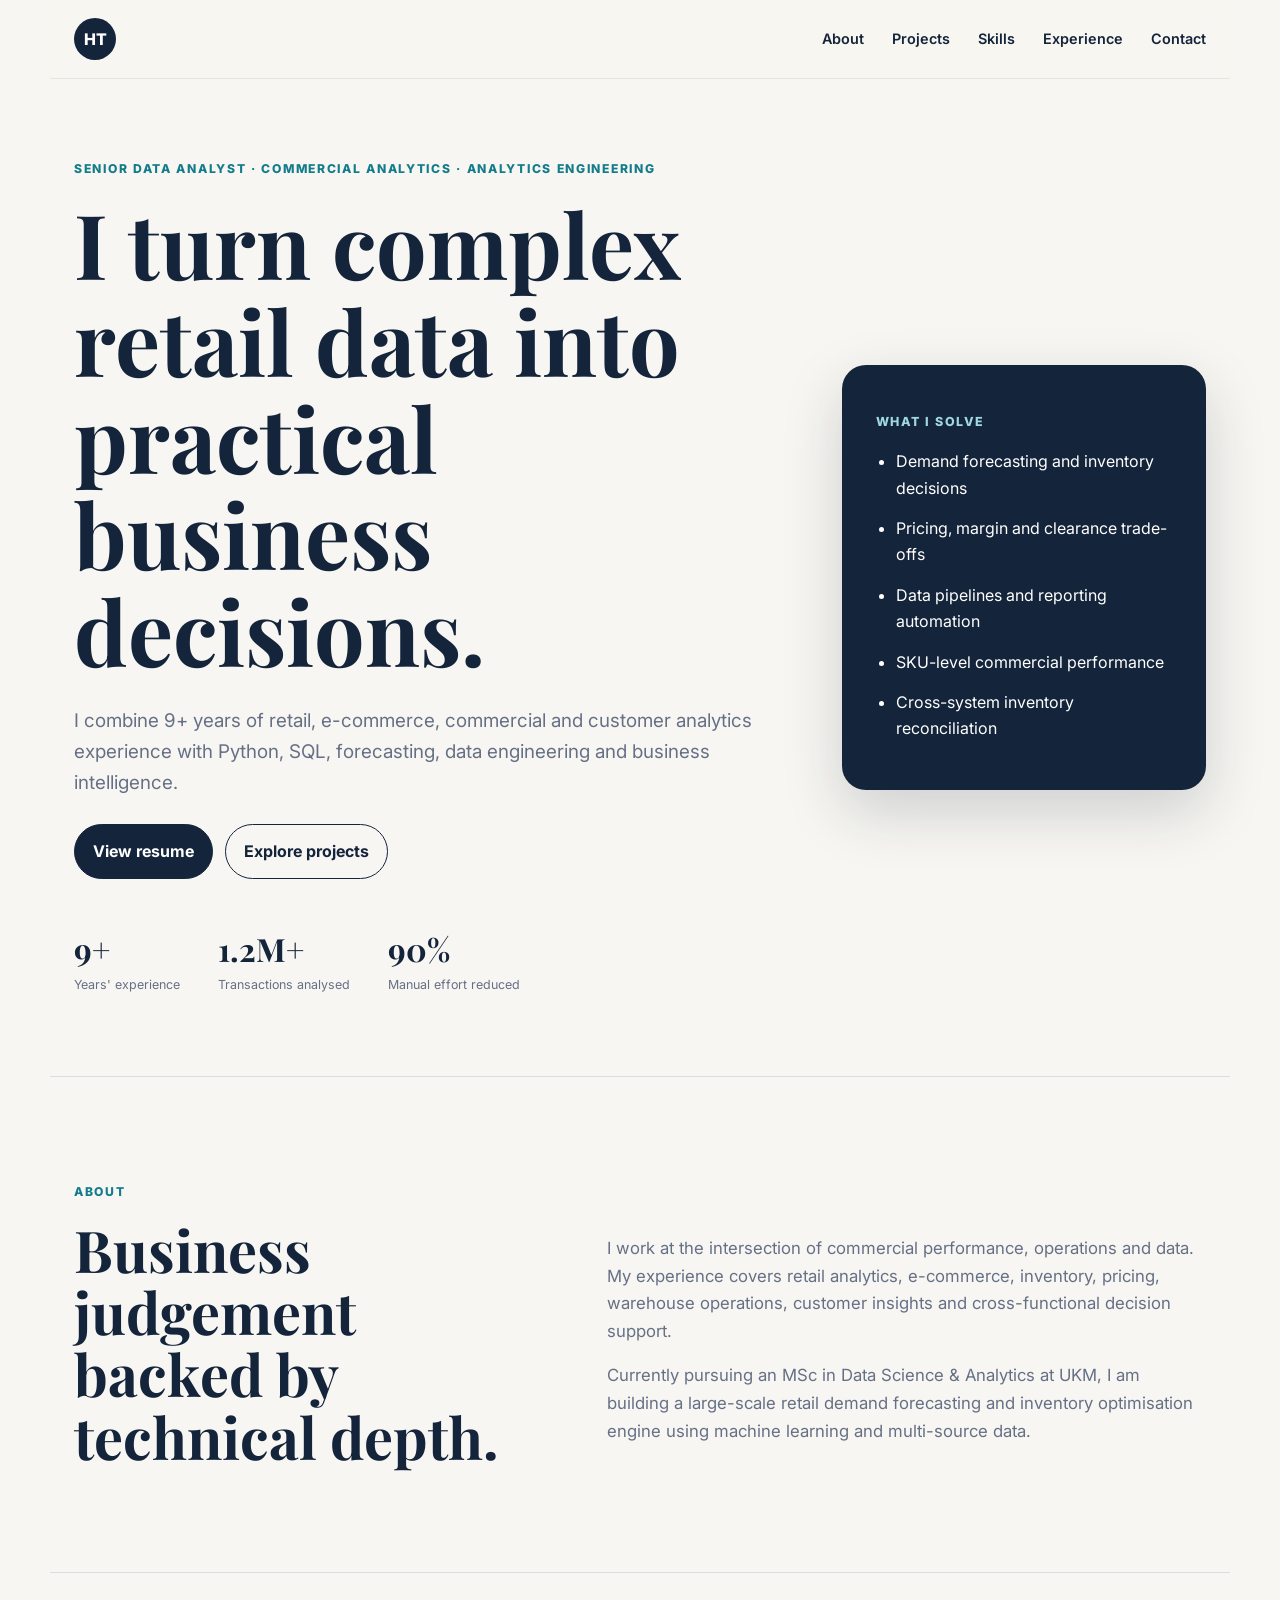
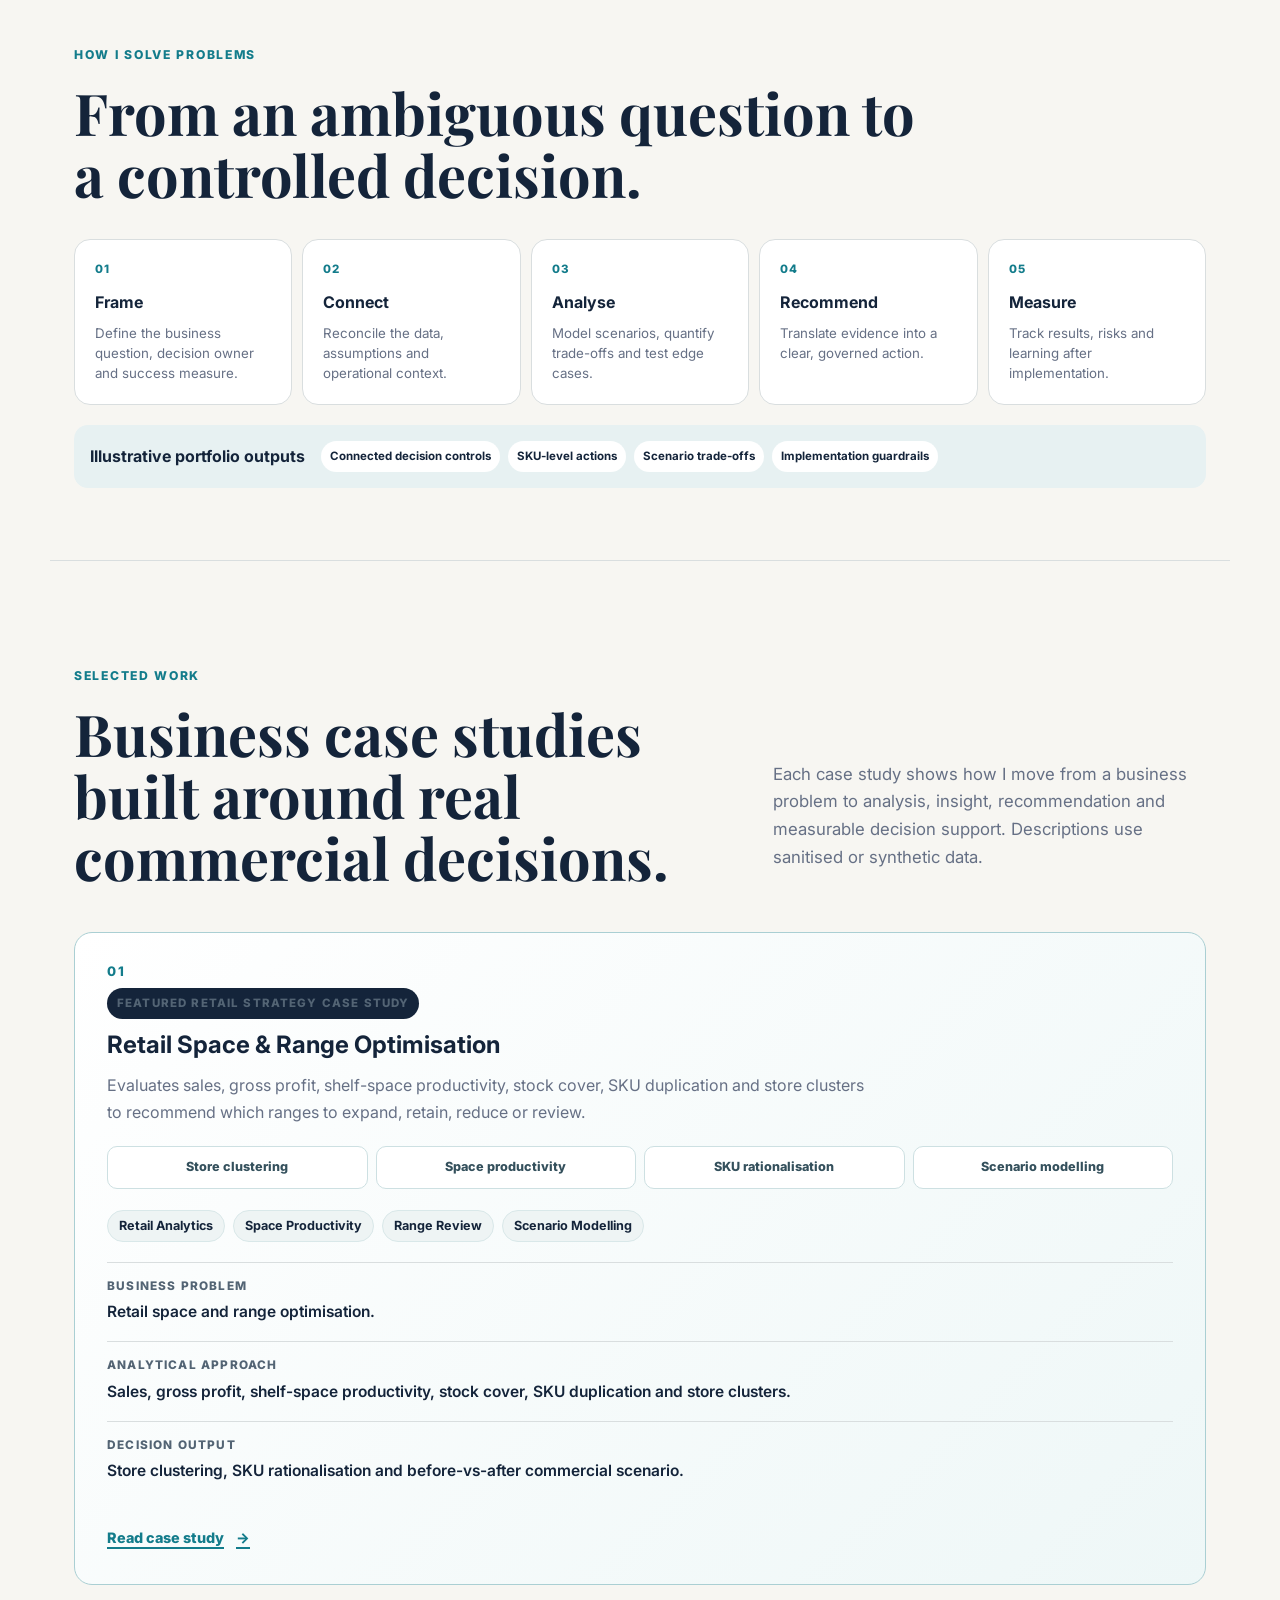
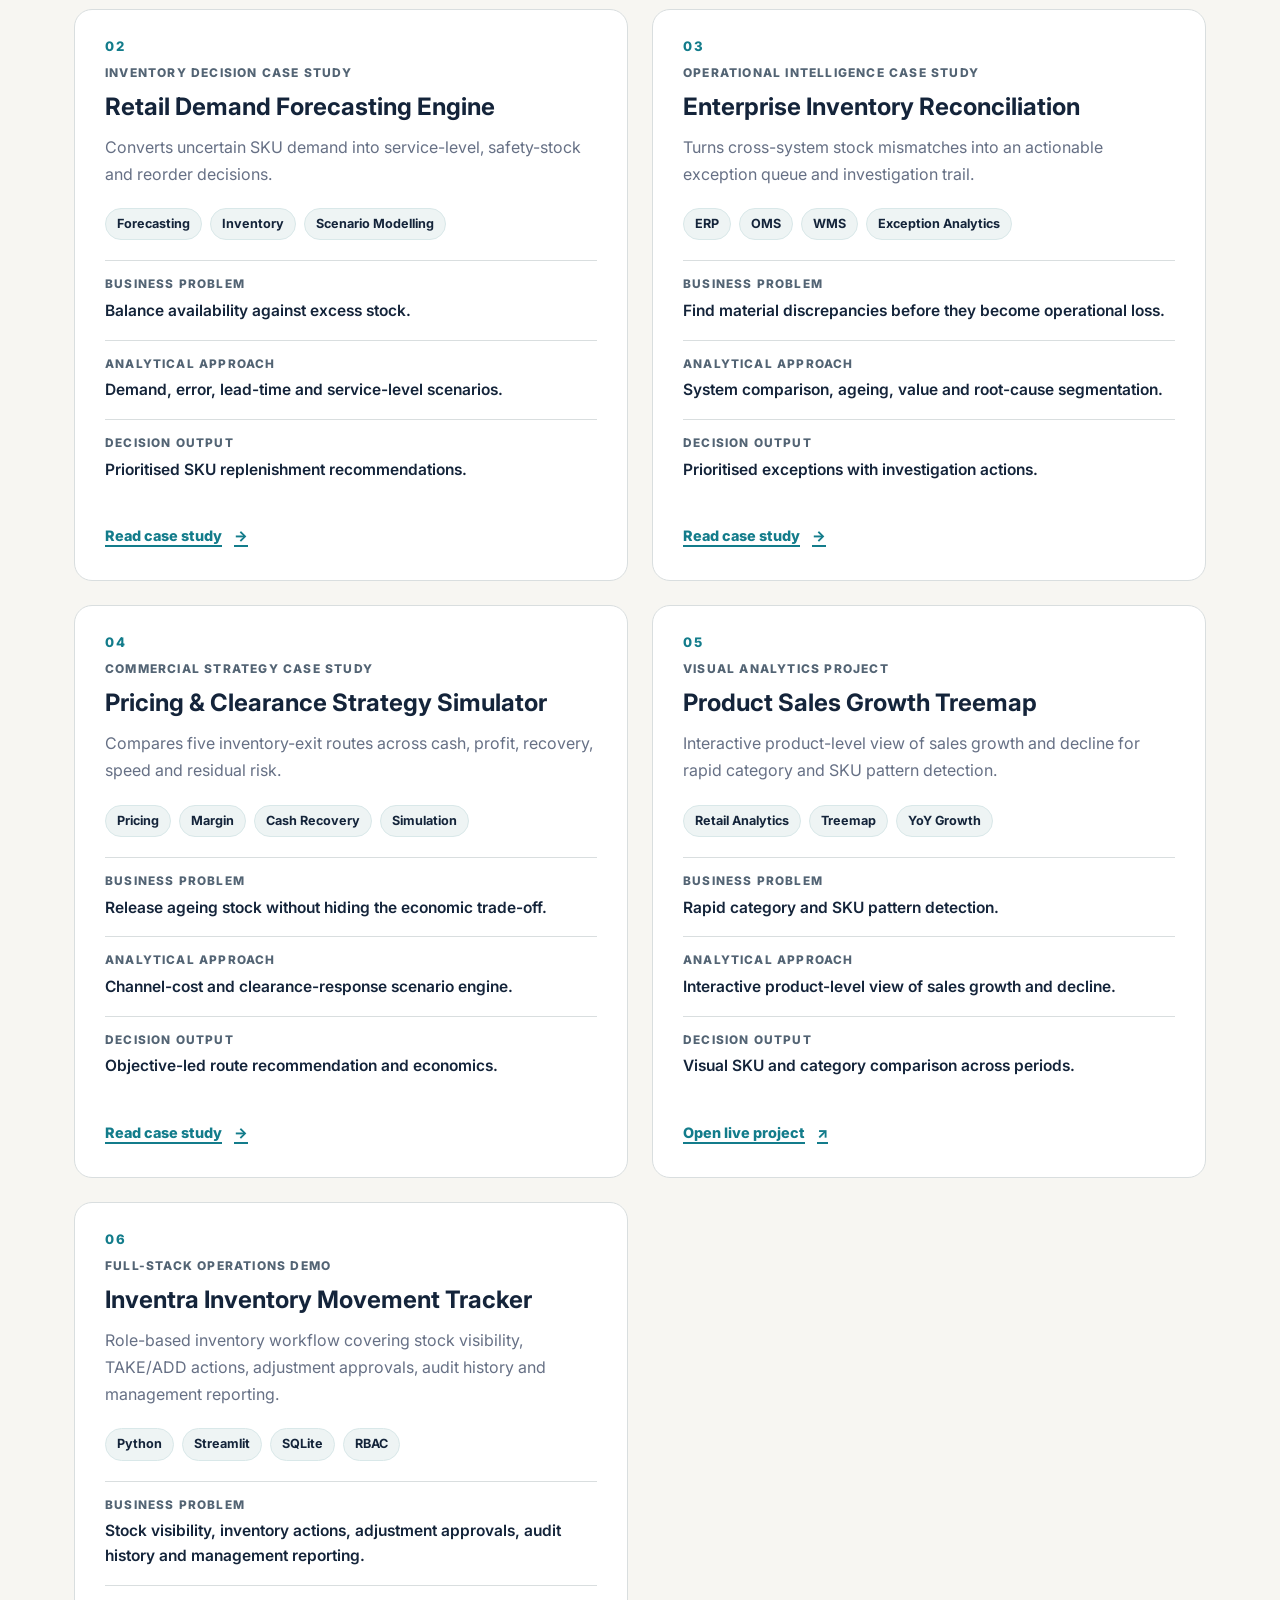
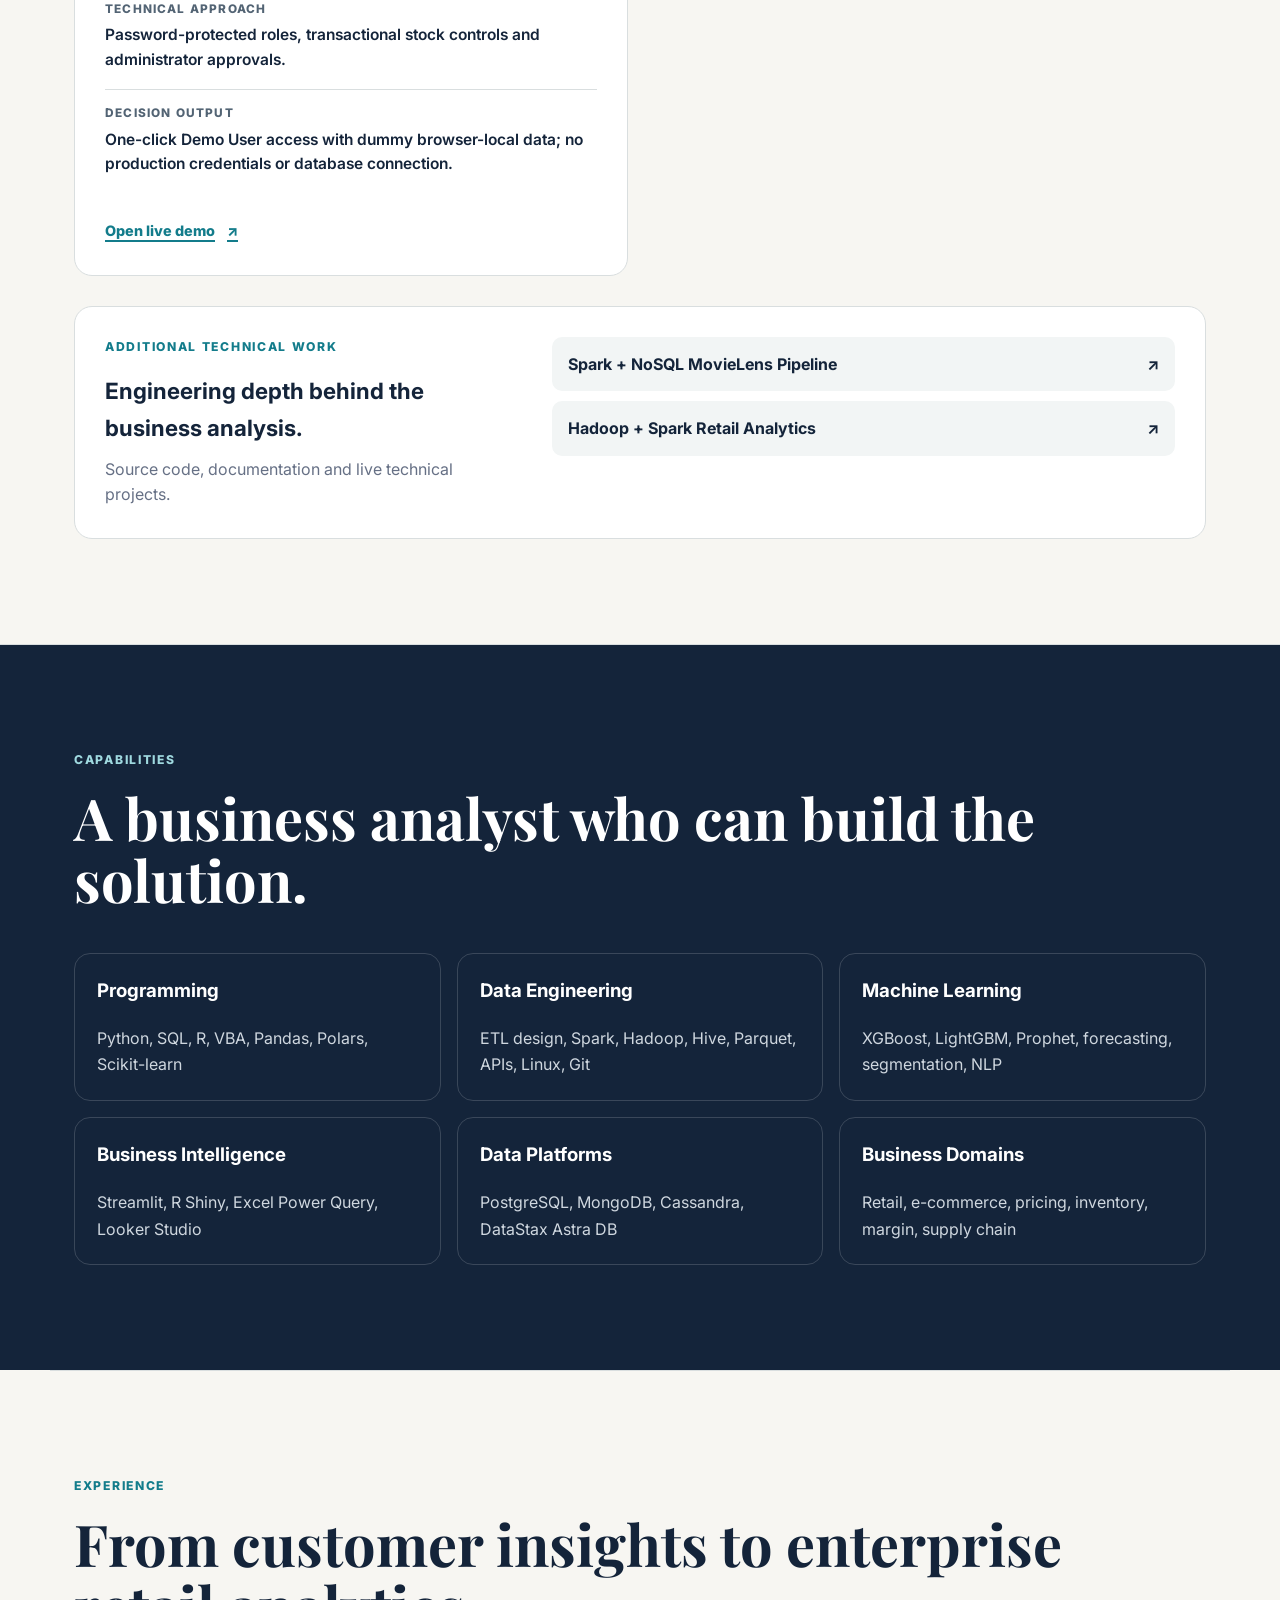
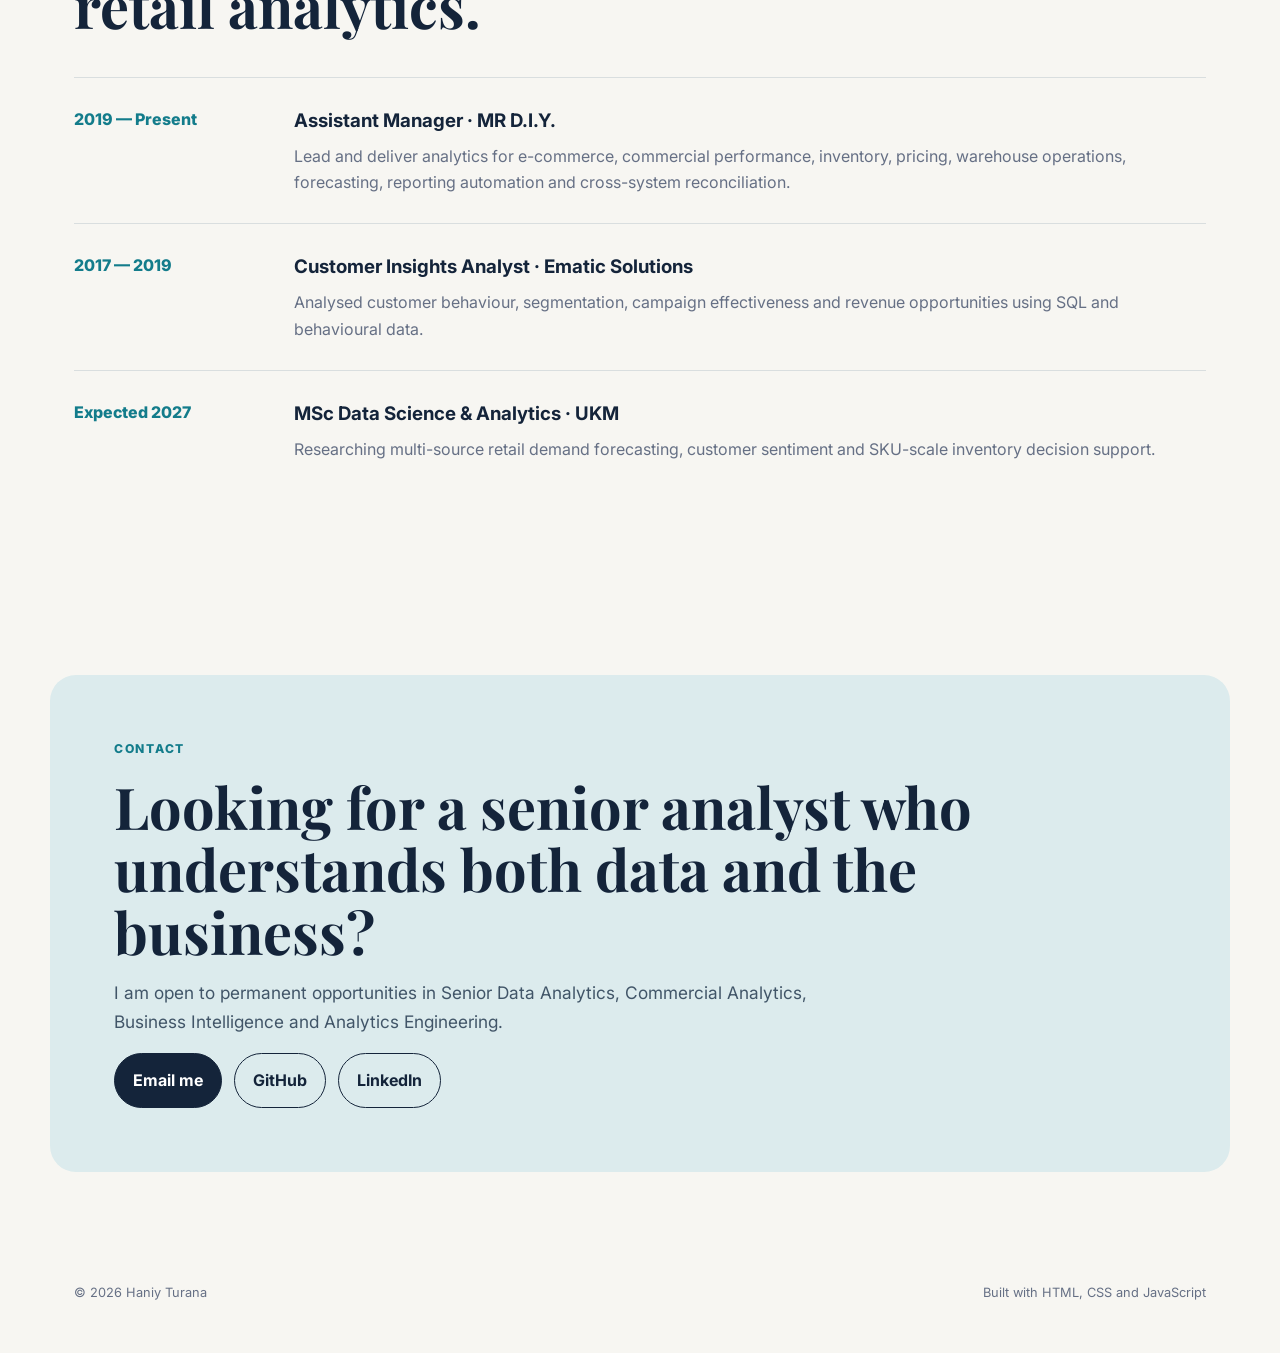
==== commit 8bcd8c81: "Remove duplicate Inventra source link" ====
--- a/index.html
+++ b/index.html
@@ -135,7 +135,6 @@
       <div class="technical-projects reveal">
         <div><p class="eyebrow">Additional technical work</p><h3>Engineering depth behind the business analysis.</h3><p class="technical-intro">Source code, documentation and live technical projects.</p></div>
         <div class="technical-links">
-          <a href="https://github.com/haniyturana/inventory-movement-tracker" target="_blank" rel="noopener noreferrer"><span>Inventra source &amp; documentation</span><span aria-hidden="true">↗</span></a>
           <a href="https://spark-nosql-movielens-pipeline-8bqtkcs3m7uoie6nmjs4hm.streamlit.app/" target="_blank" rel="noopener noreferrer"><span>Spark + NoSQL MovieLens Pipeline</span><span aria-hidden="true">↗</span></a>
           <a href="https://hadoop-spark-zeppelin-retail-analytics-tq4rjpsnn9pns3z8nm9hwb.streamlit.app/" target="_blank" rel="noopener noreferrer"><span>Hadoop + Spark Retail Analytics</span><span aria-hidden="true">↗</span></a>
         </div>
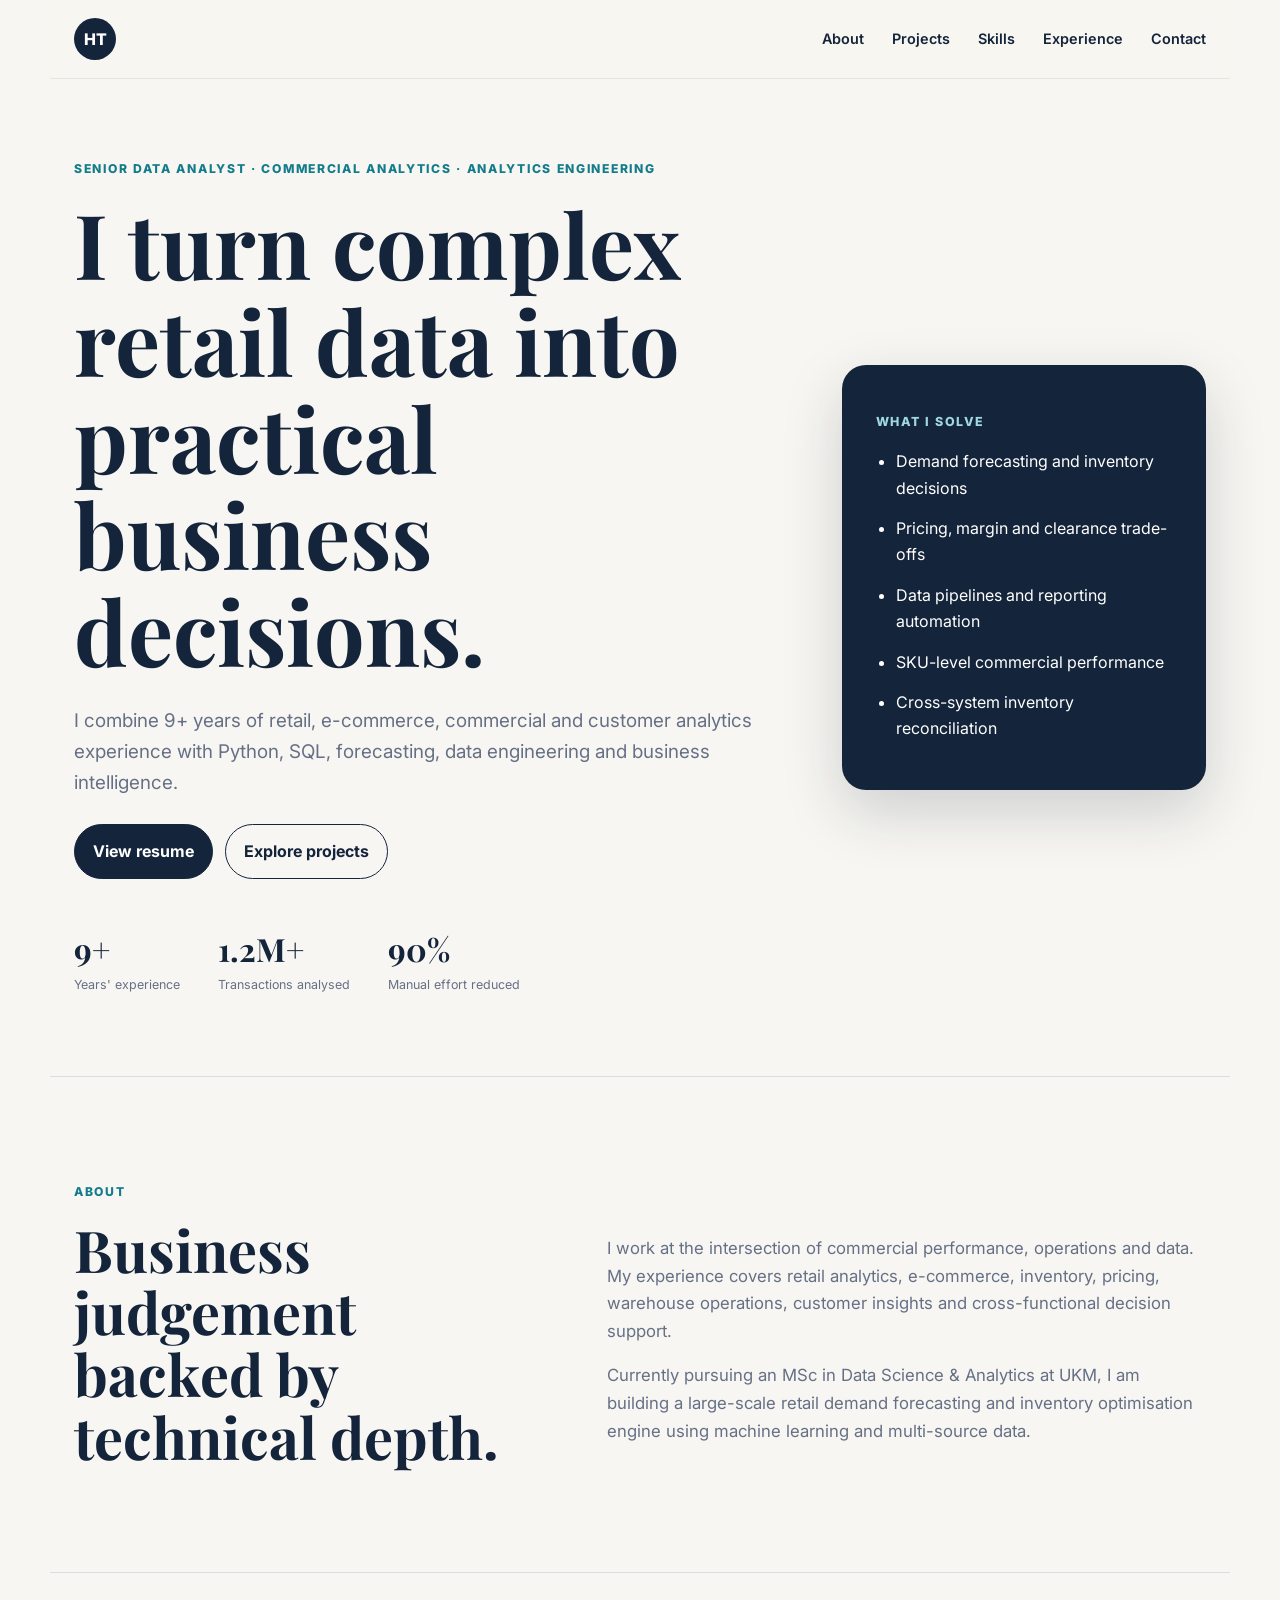
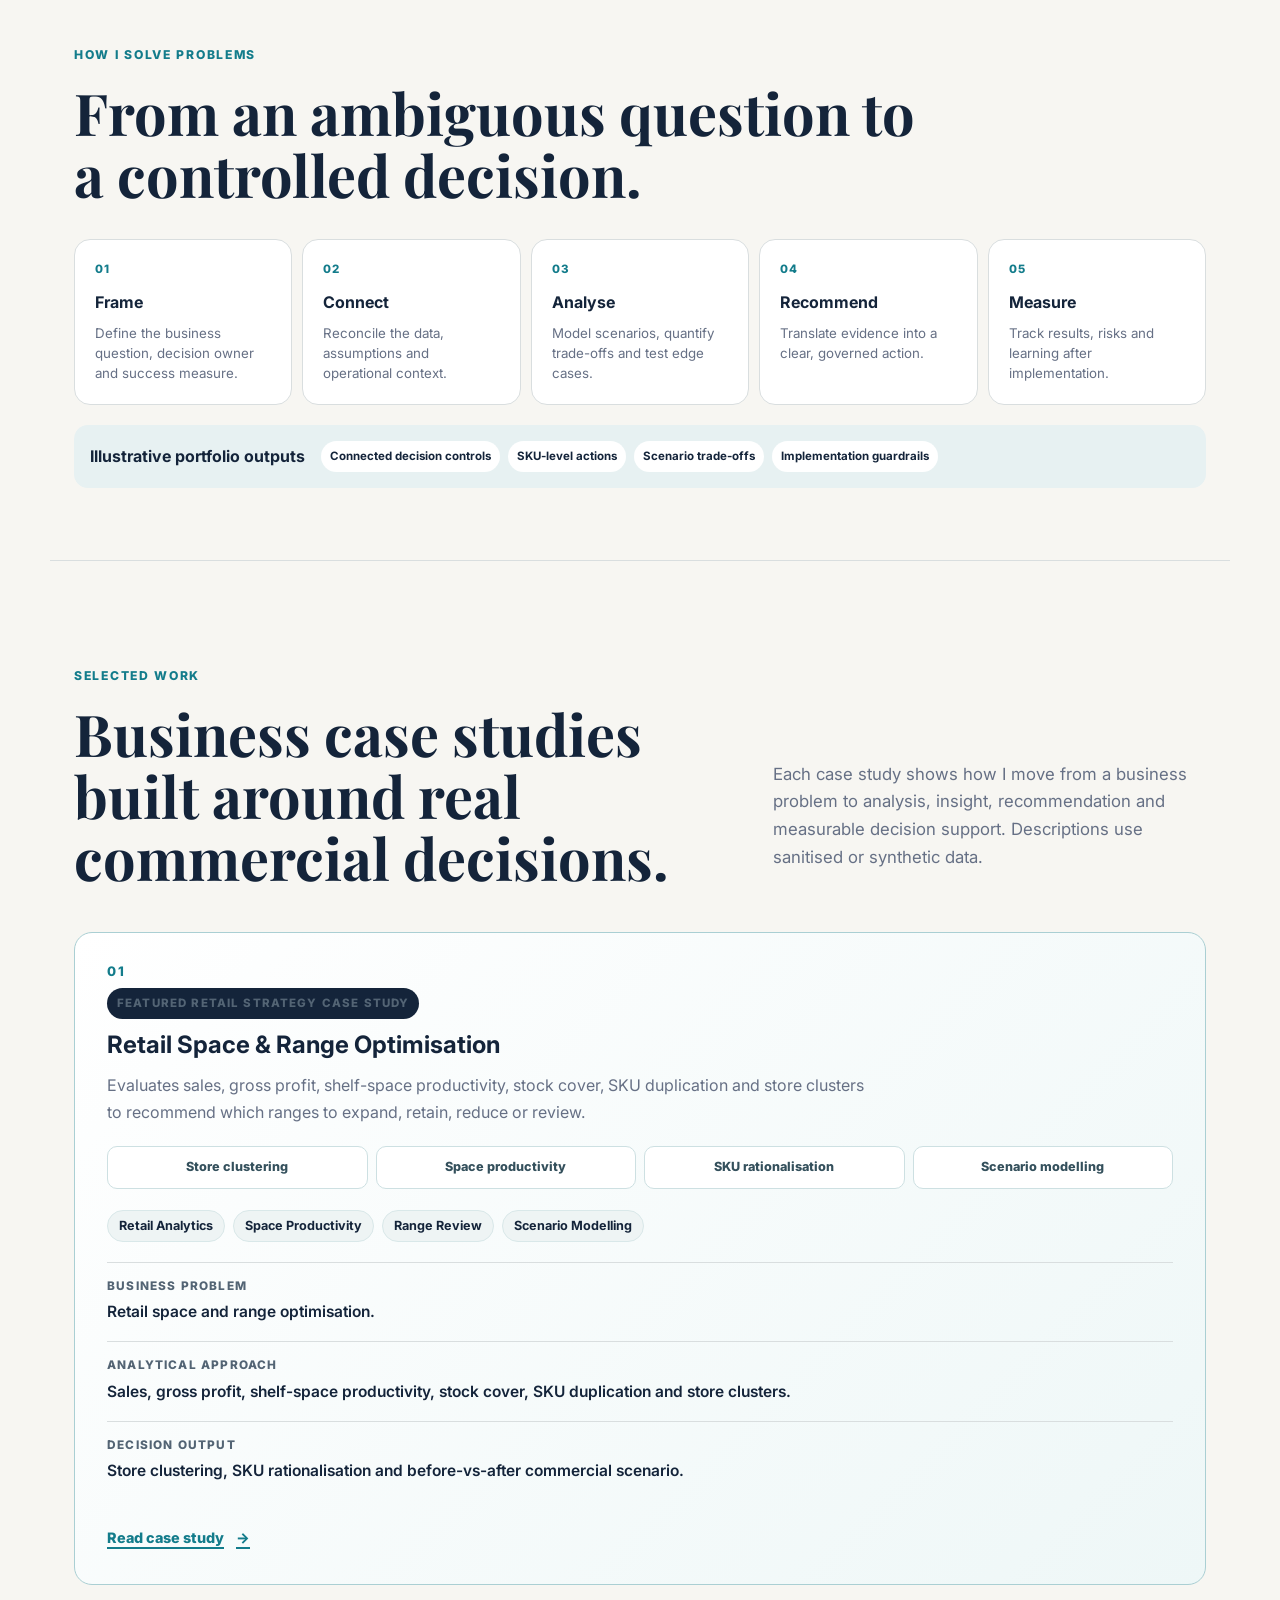
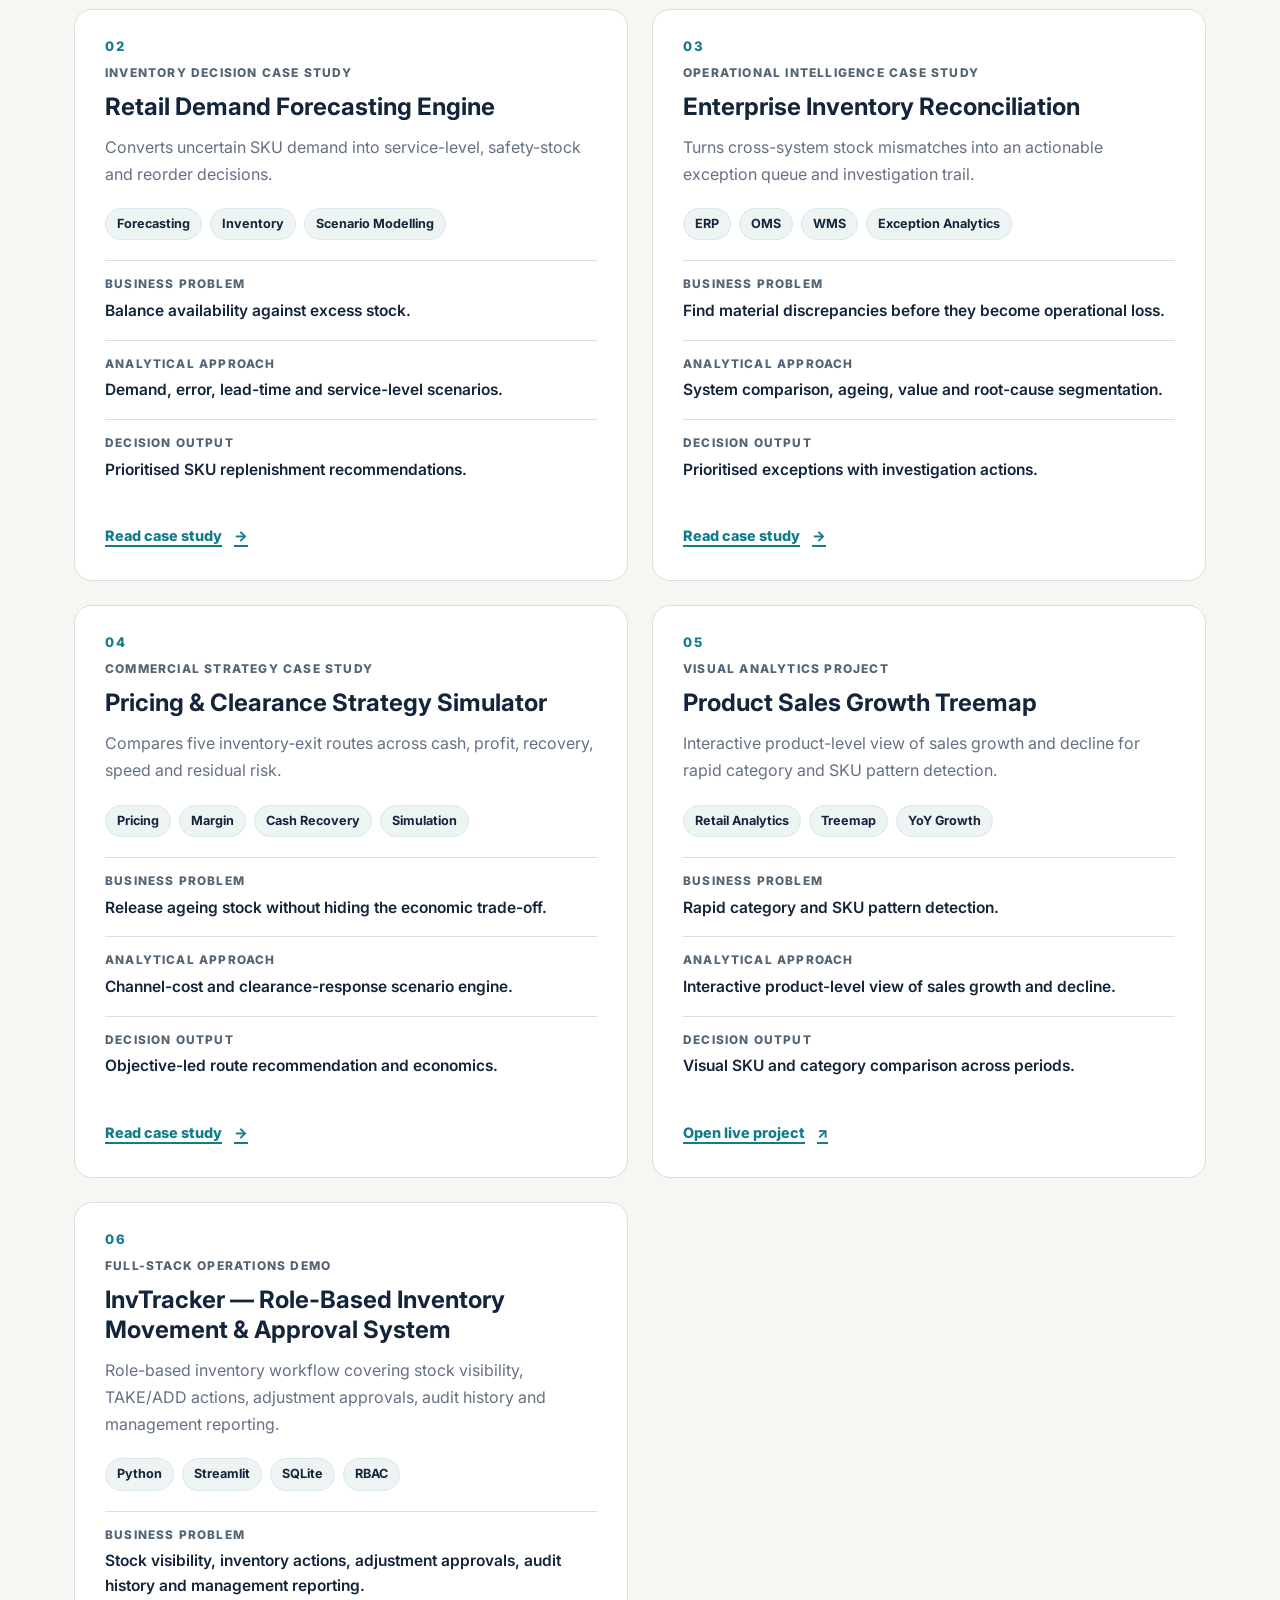
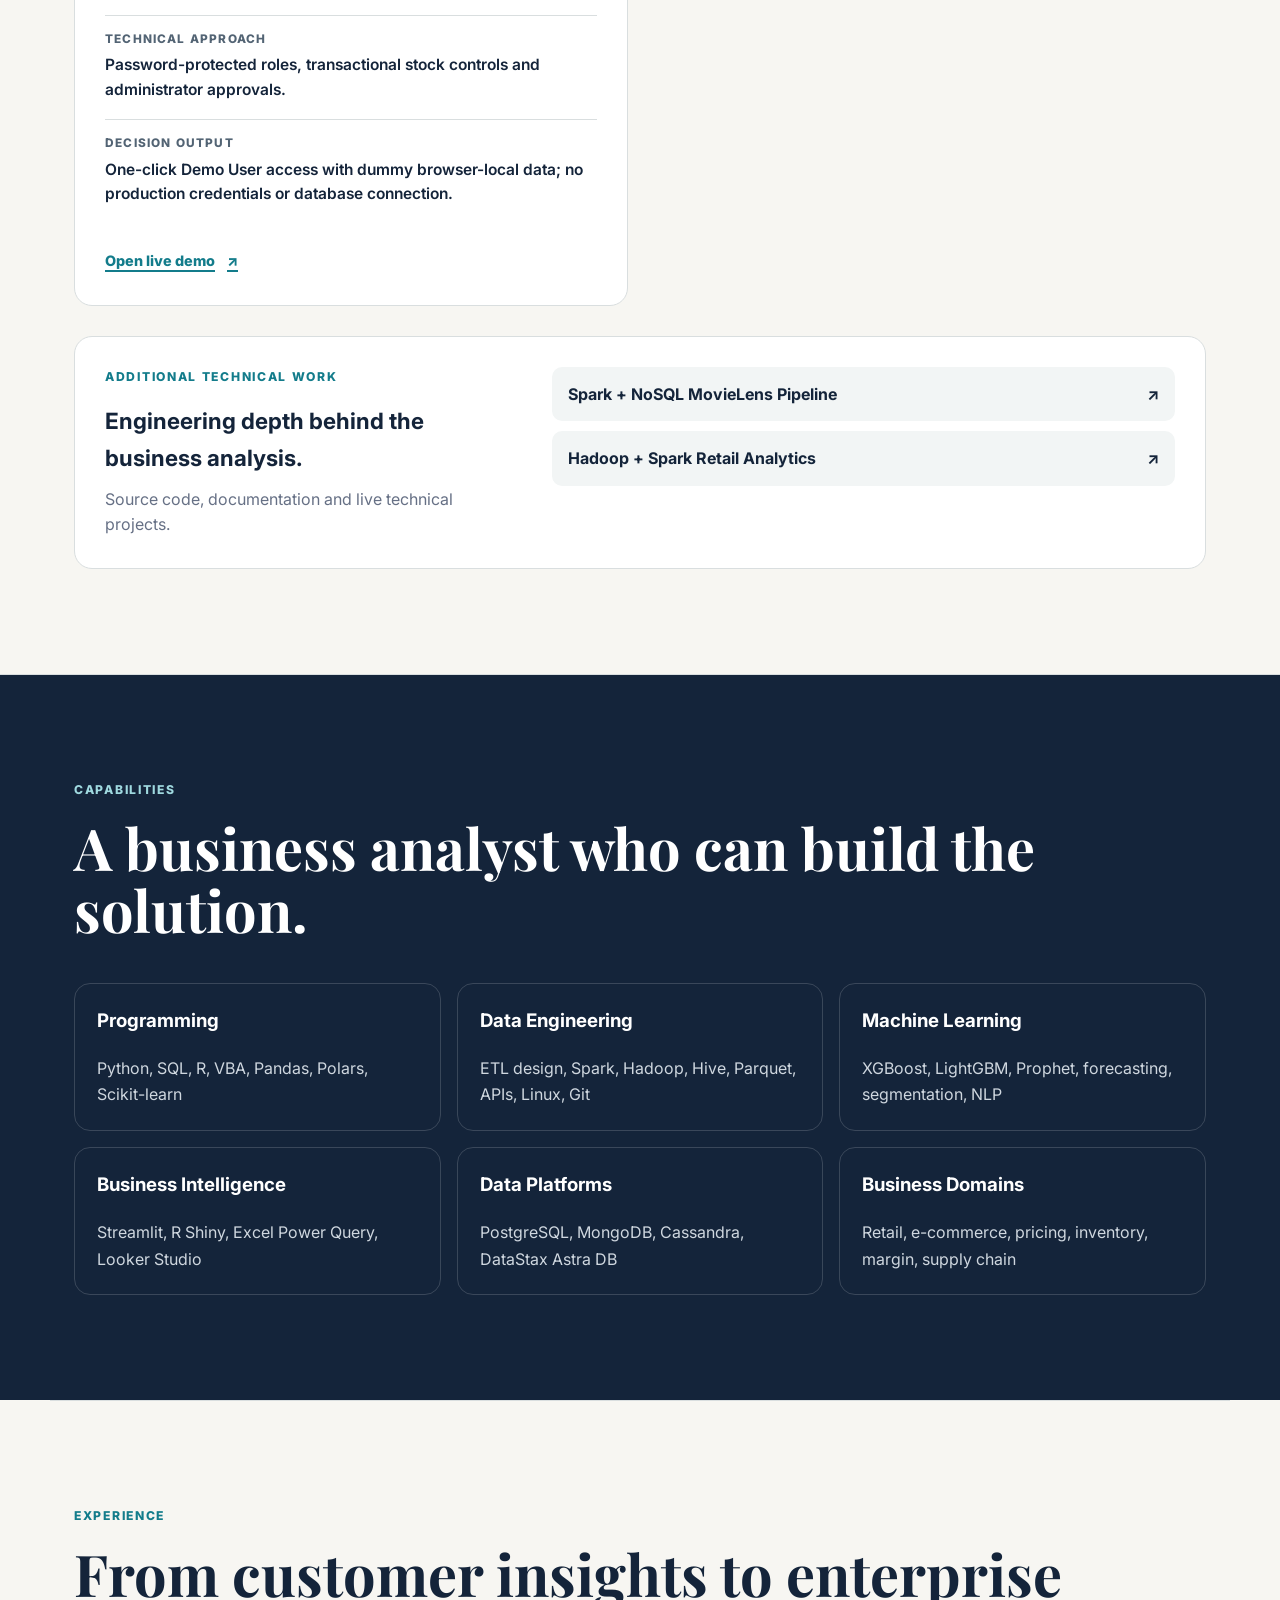
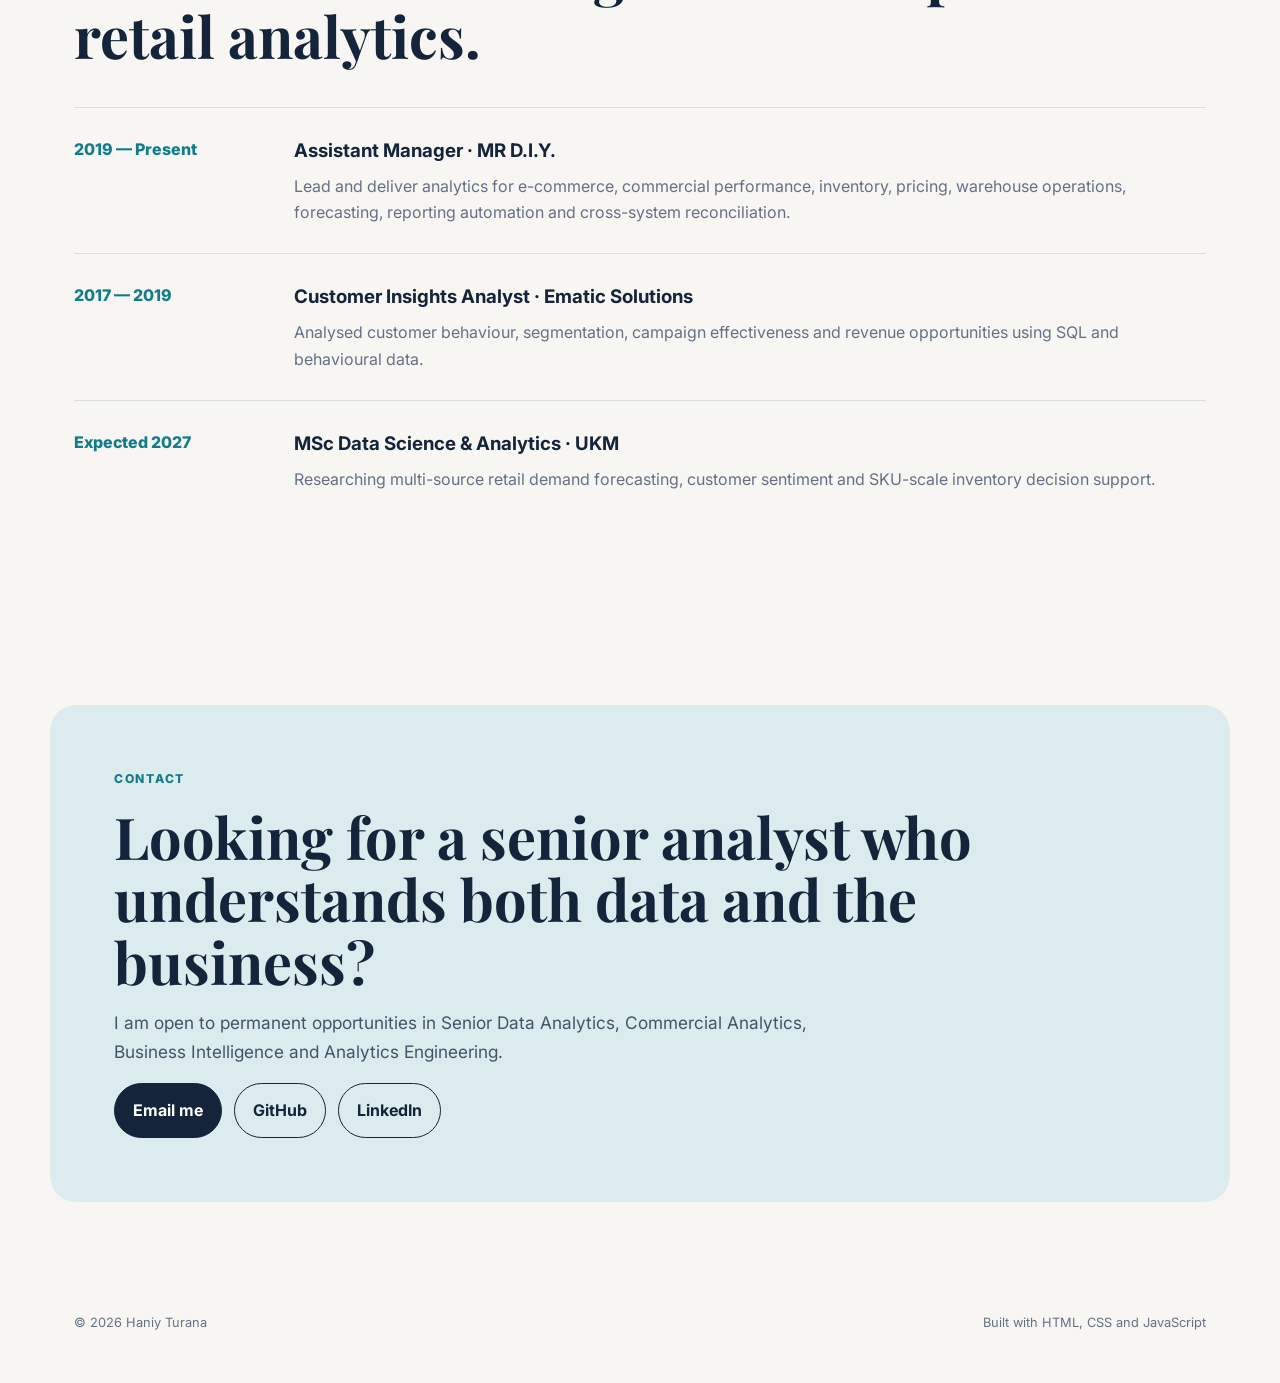
==== commit 5ba12f96: "Rebrand inventory project as InvTracker" ====
--- a/index.html
+++ b/index.html
@@ -125,11 +125,11 @@
         <article class="project-card reveal">
           <span class="project-number">06</span>
           <p class="case-type">Full-stack operations demo</p>
-          <h3>Inventra Inventory Movement Tracker</h3>
+          <h3>InvTracker — Role-Based Inventory Movement &amp; Approval System</h3>
           <p>Role-based inventory workflow covering stock visibility, TAKE/ADD actions, adjustment approvals, audit history and management reporting.</p>
           <div class="tags"><span>Python</span><span>Streamlit</span><span>SQLite</span><span>RBAC</span></div>
           <dl><div><dt>Business problem</dt><dd>Stock visibility, inventory actions, adjustment approvals, audit history and management reporting.</dd></div><div><dt>Technical approach</dt><dd>Password-protected roles, transactional stock controls and administrator approvals.</dd></div><div><dt>Decision output</dt><dd>One-click Demo User access with dummy browser-local data; no production credentials or database connection.</dd></div></dl>
-          <a class="project-link" href="https://haniyturana.github.io/inventory-movement-tracker/" target="_blank" rel="noopener noreferrer" aria-label="Open the Inventra Inventory Movement Tracker live demo in a new tab">Open live demo <span aria-hidden="true">↗</span></a>
+          <a class="project-link" href="https://haniyturana.github.io/inventory-movement-tracker/" target="_blank" rel="noopener noreferrer" aria-label="Open the InvTracker role-based inventory movement and approval system live demo in a new tab">Open live demo <span aria-hidden="true">↗</span></a>
         </article>
       </div>
       <div class="technical-projects reveal">
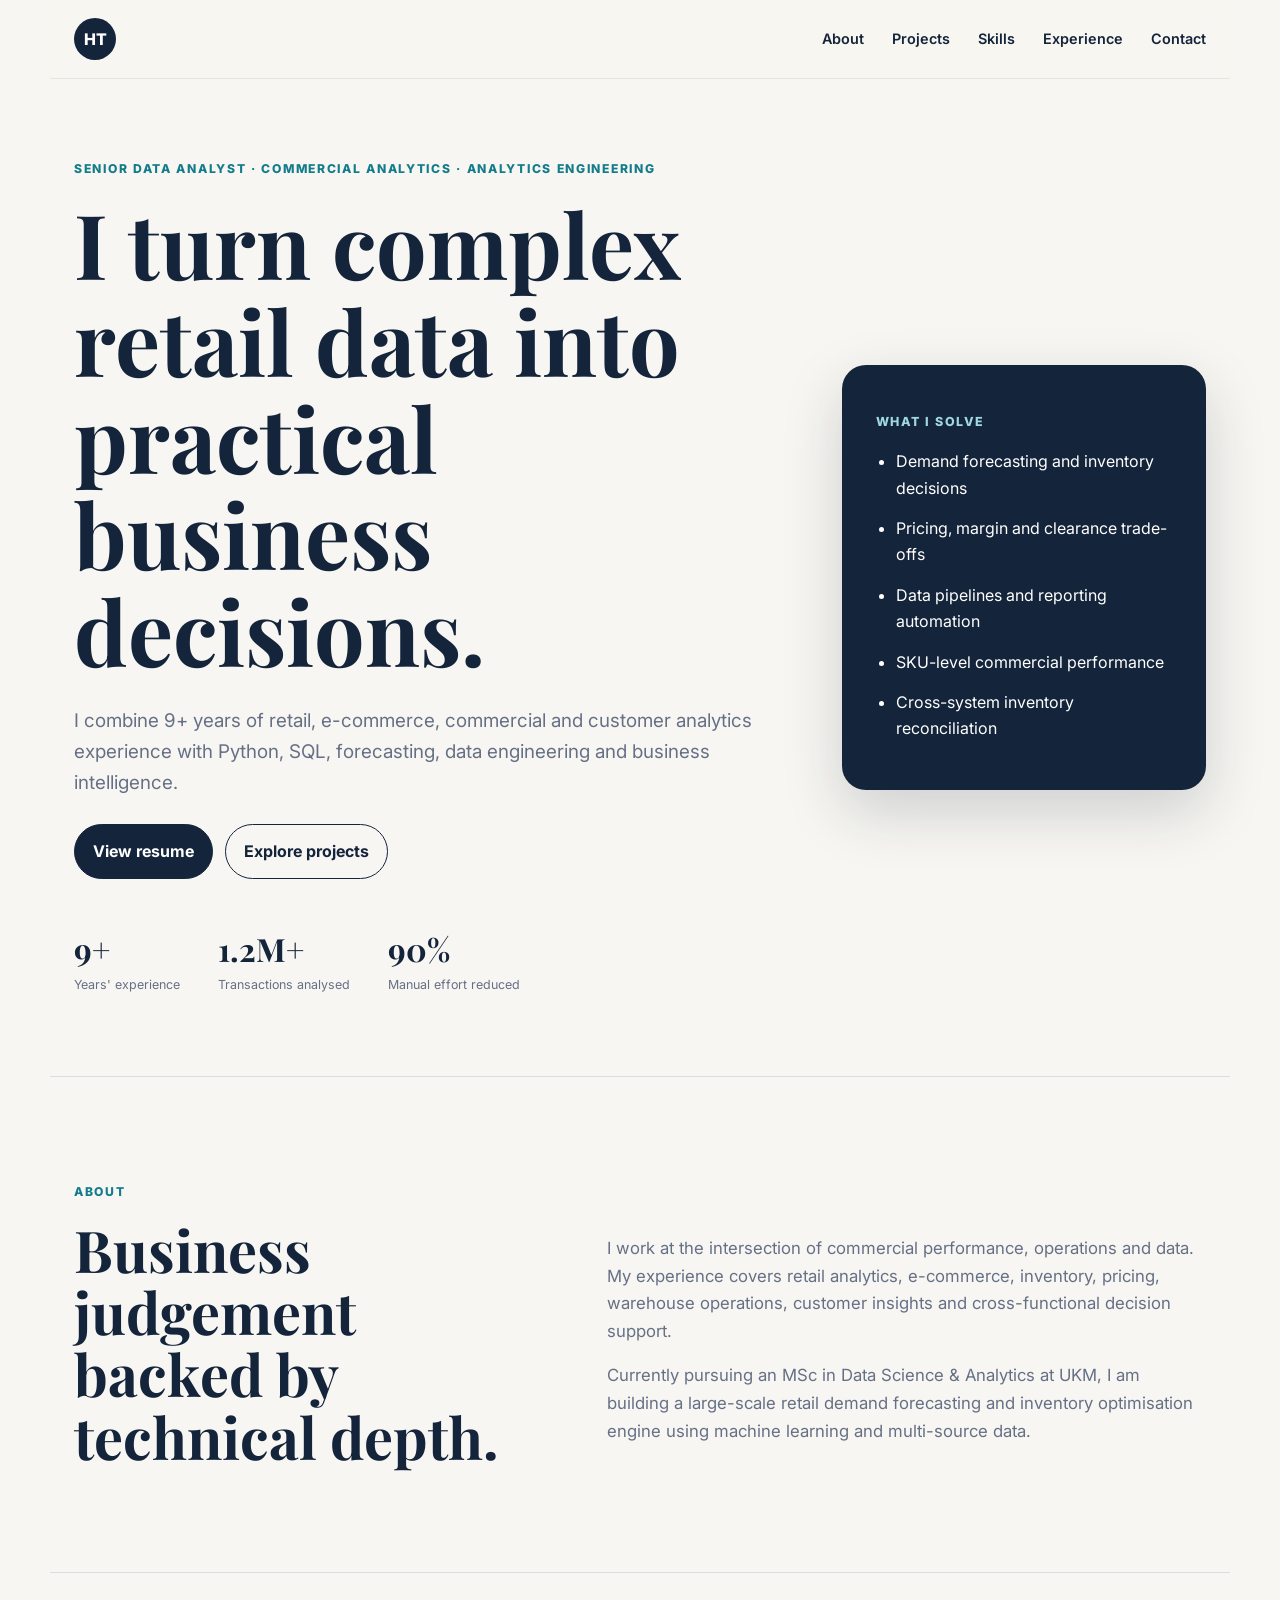
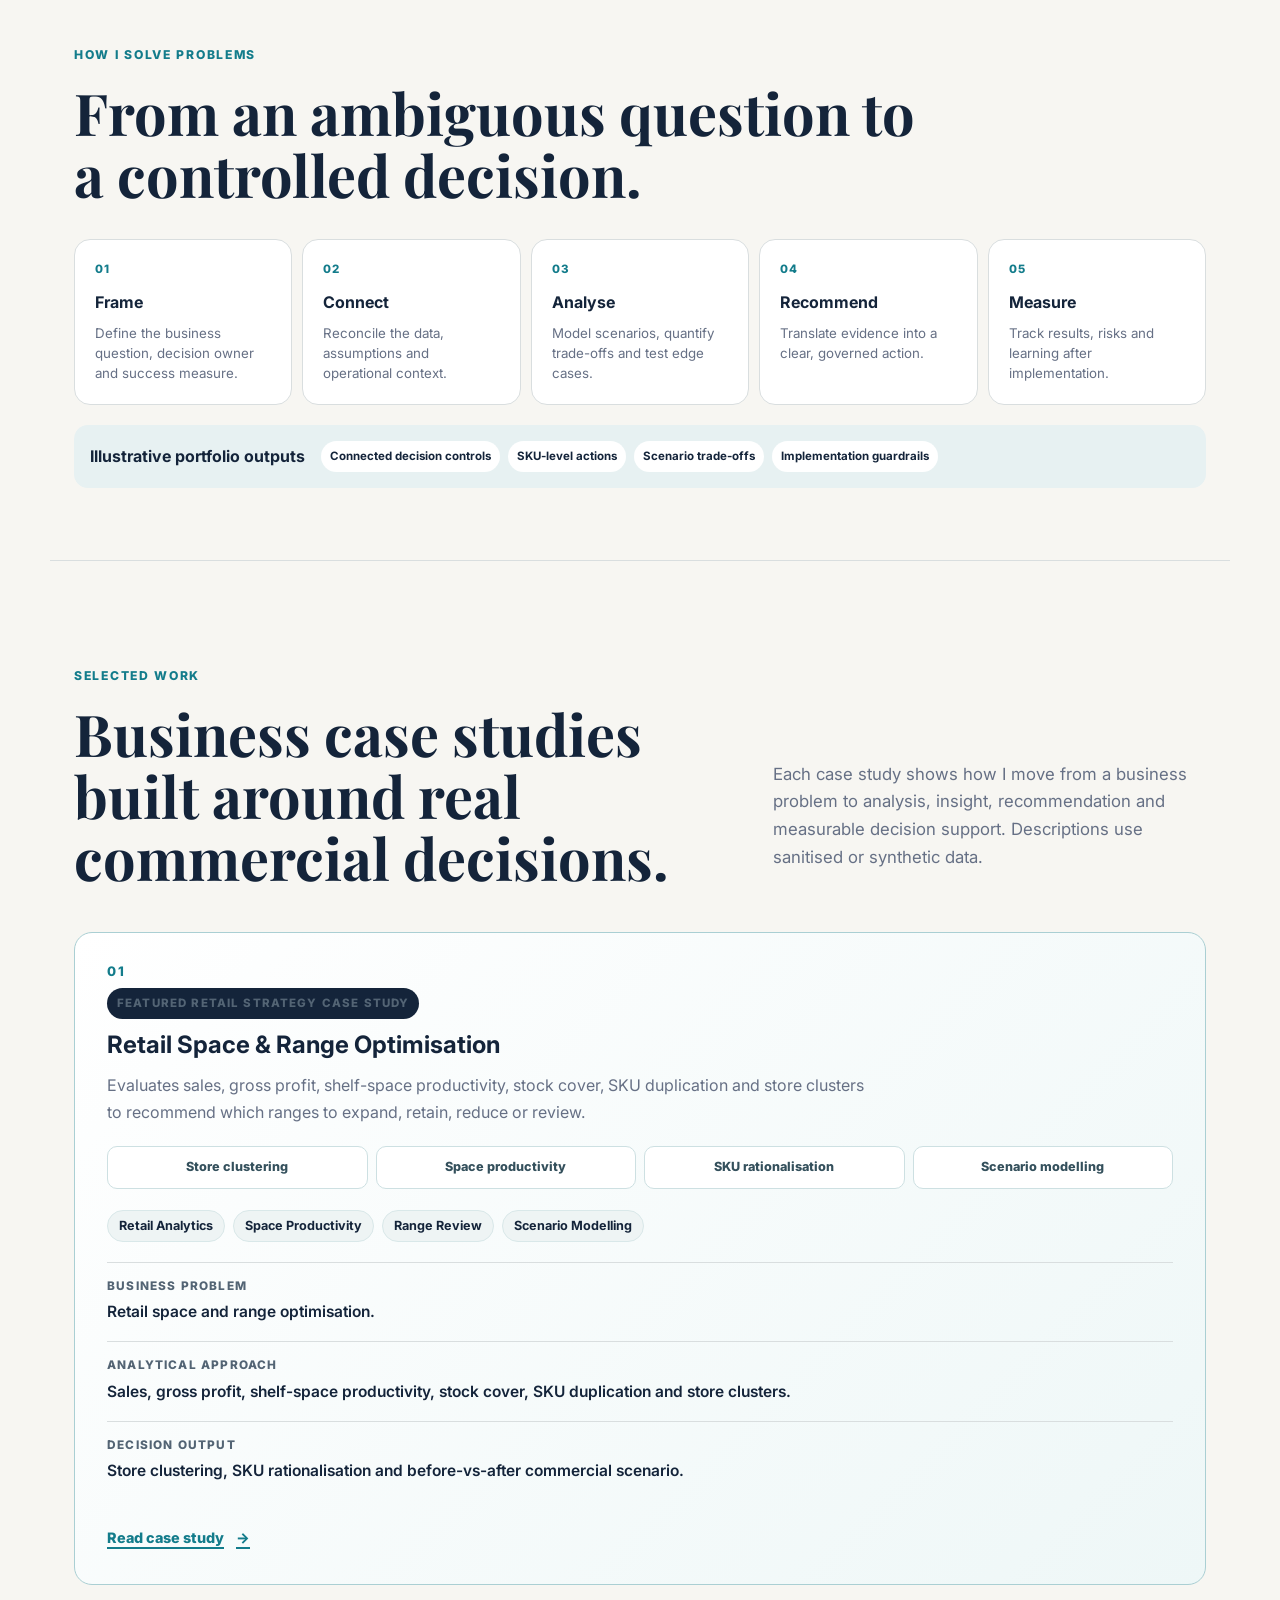
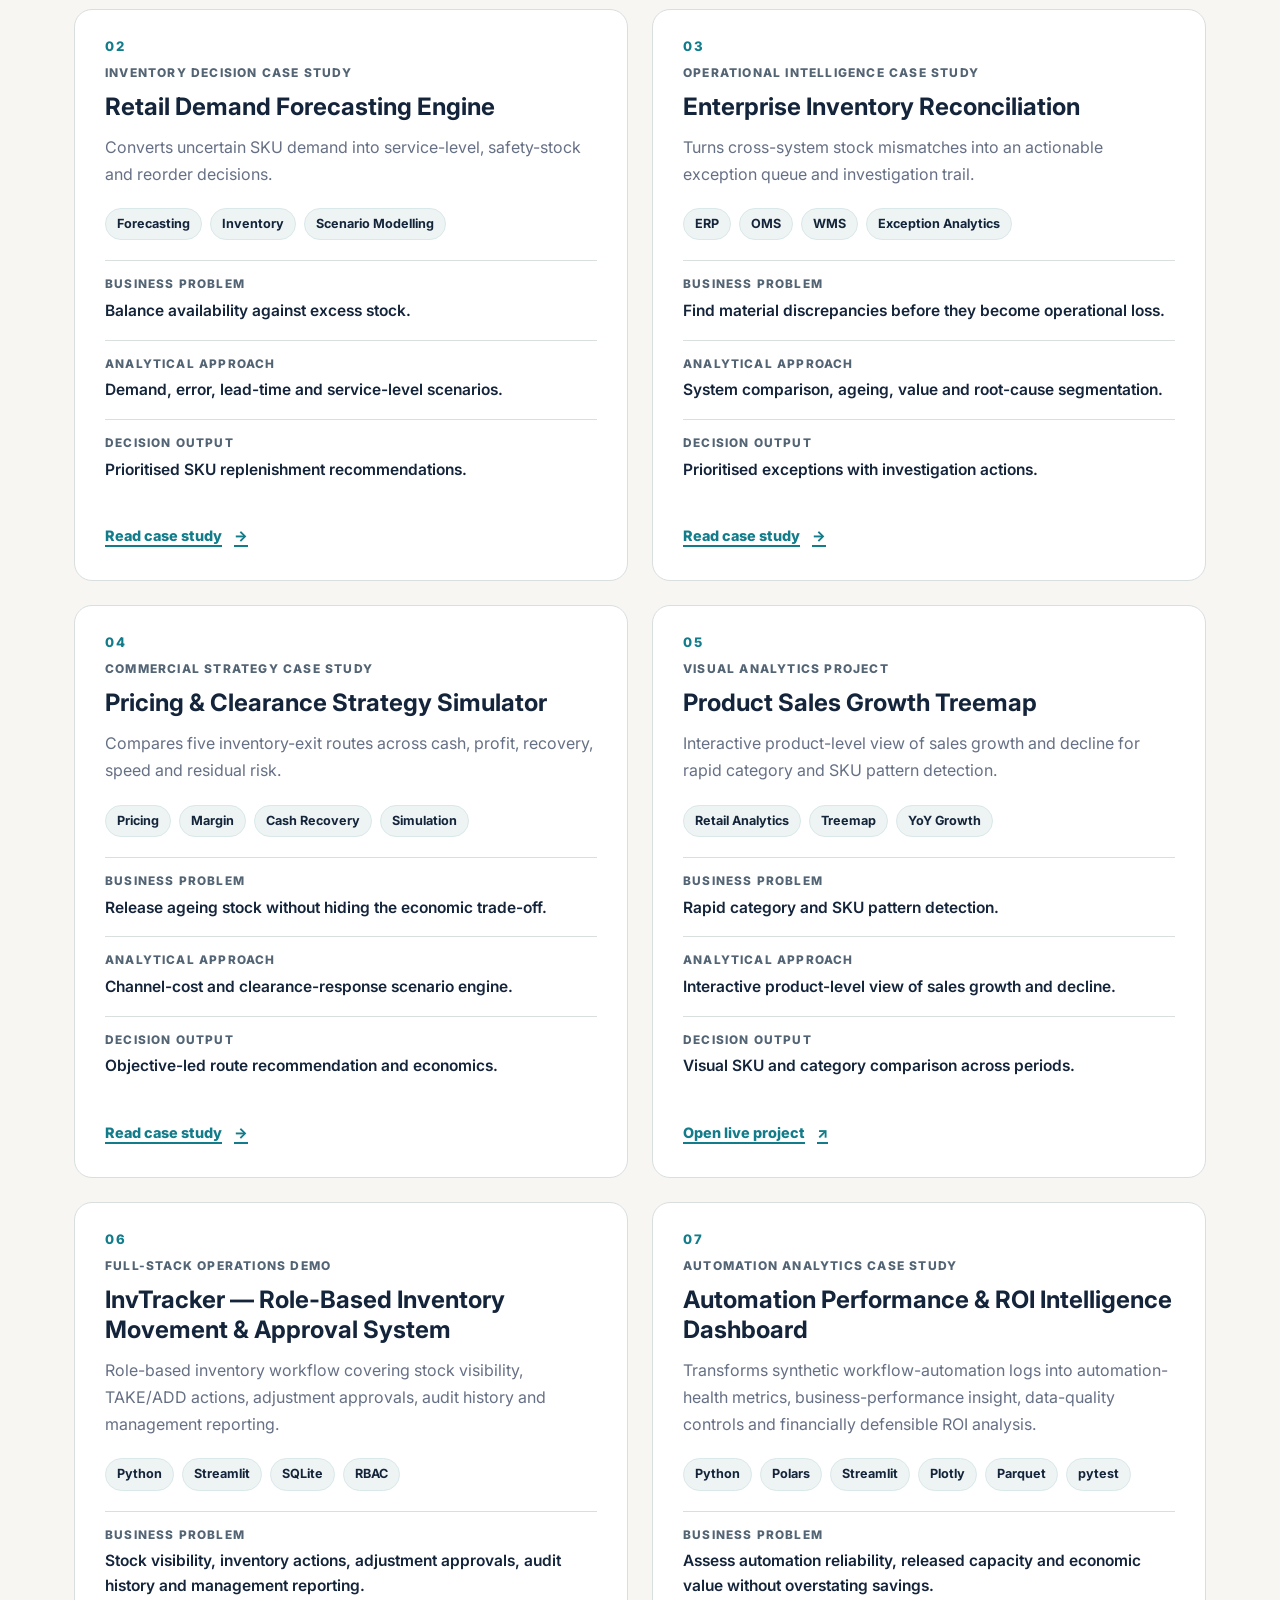
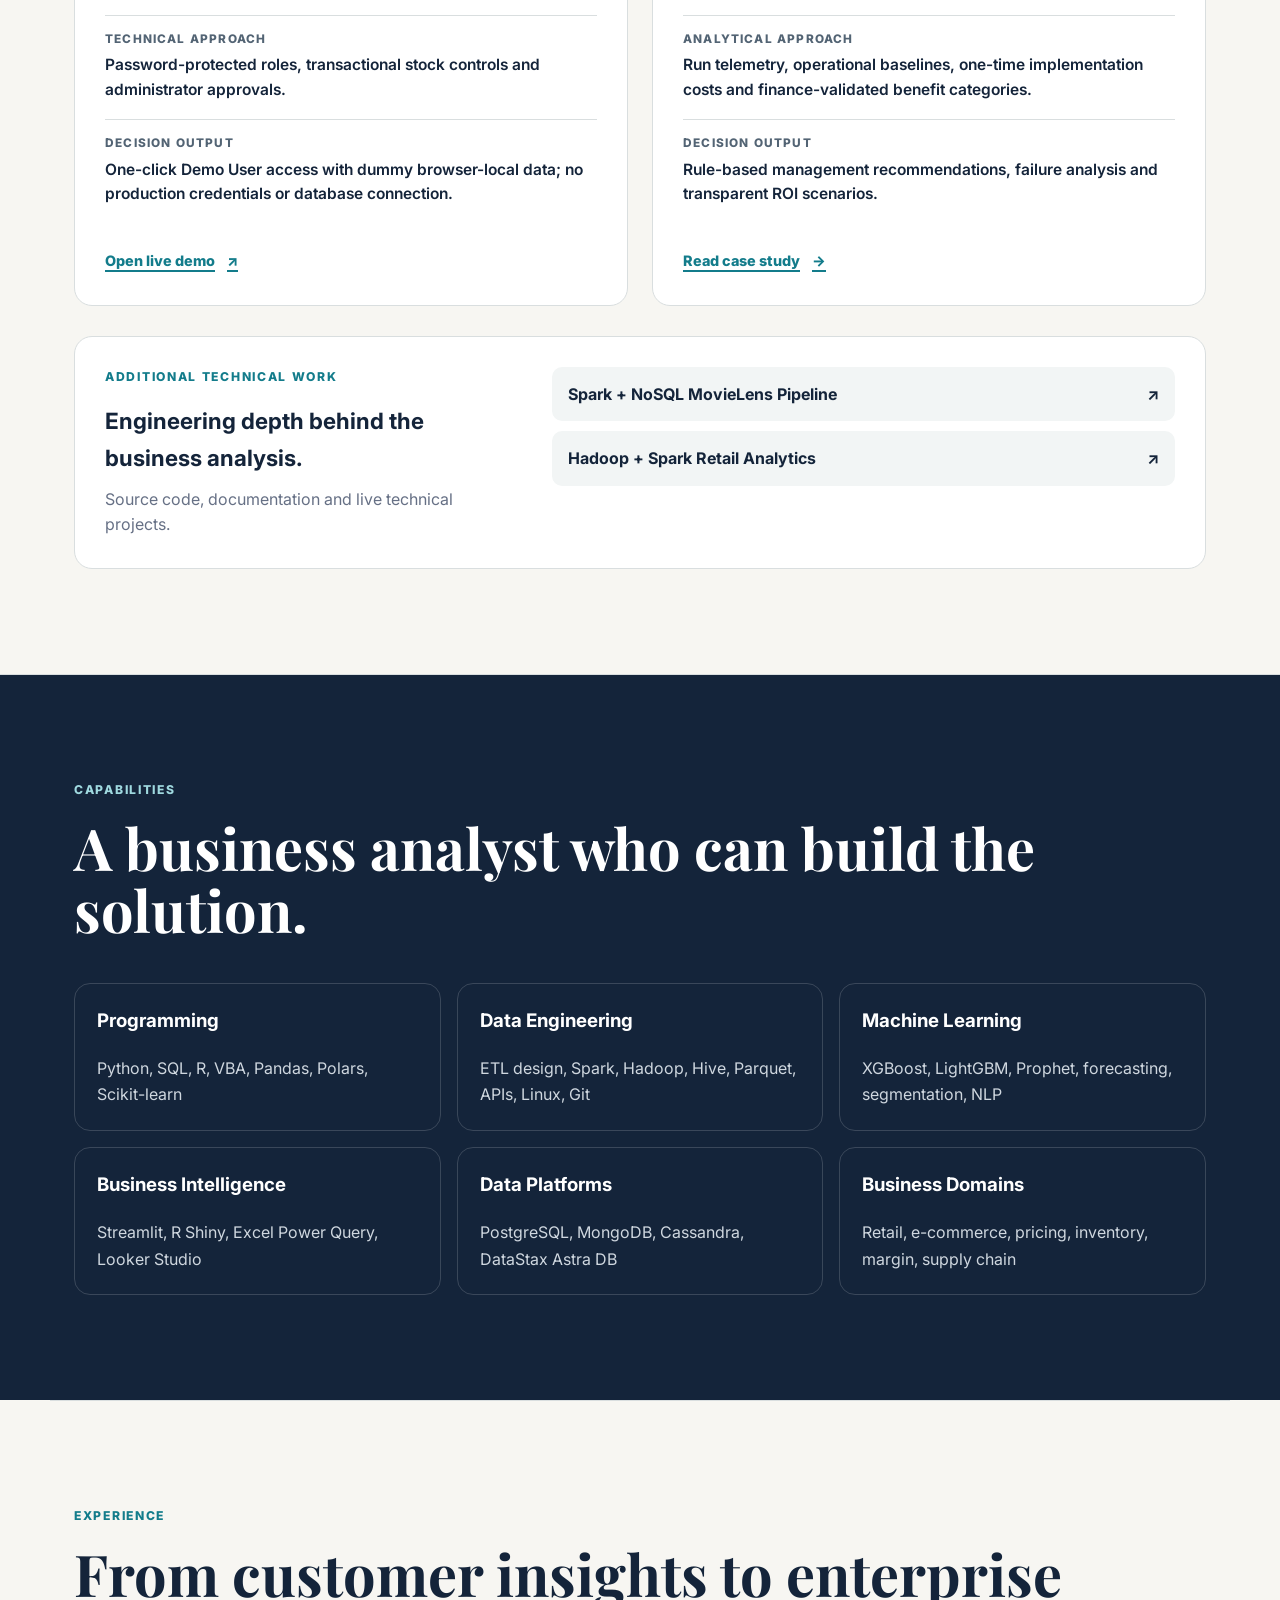
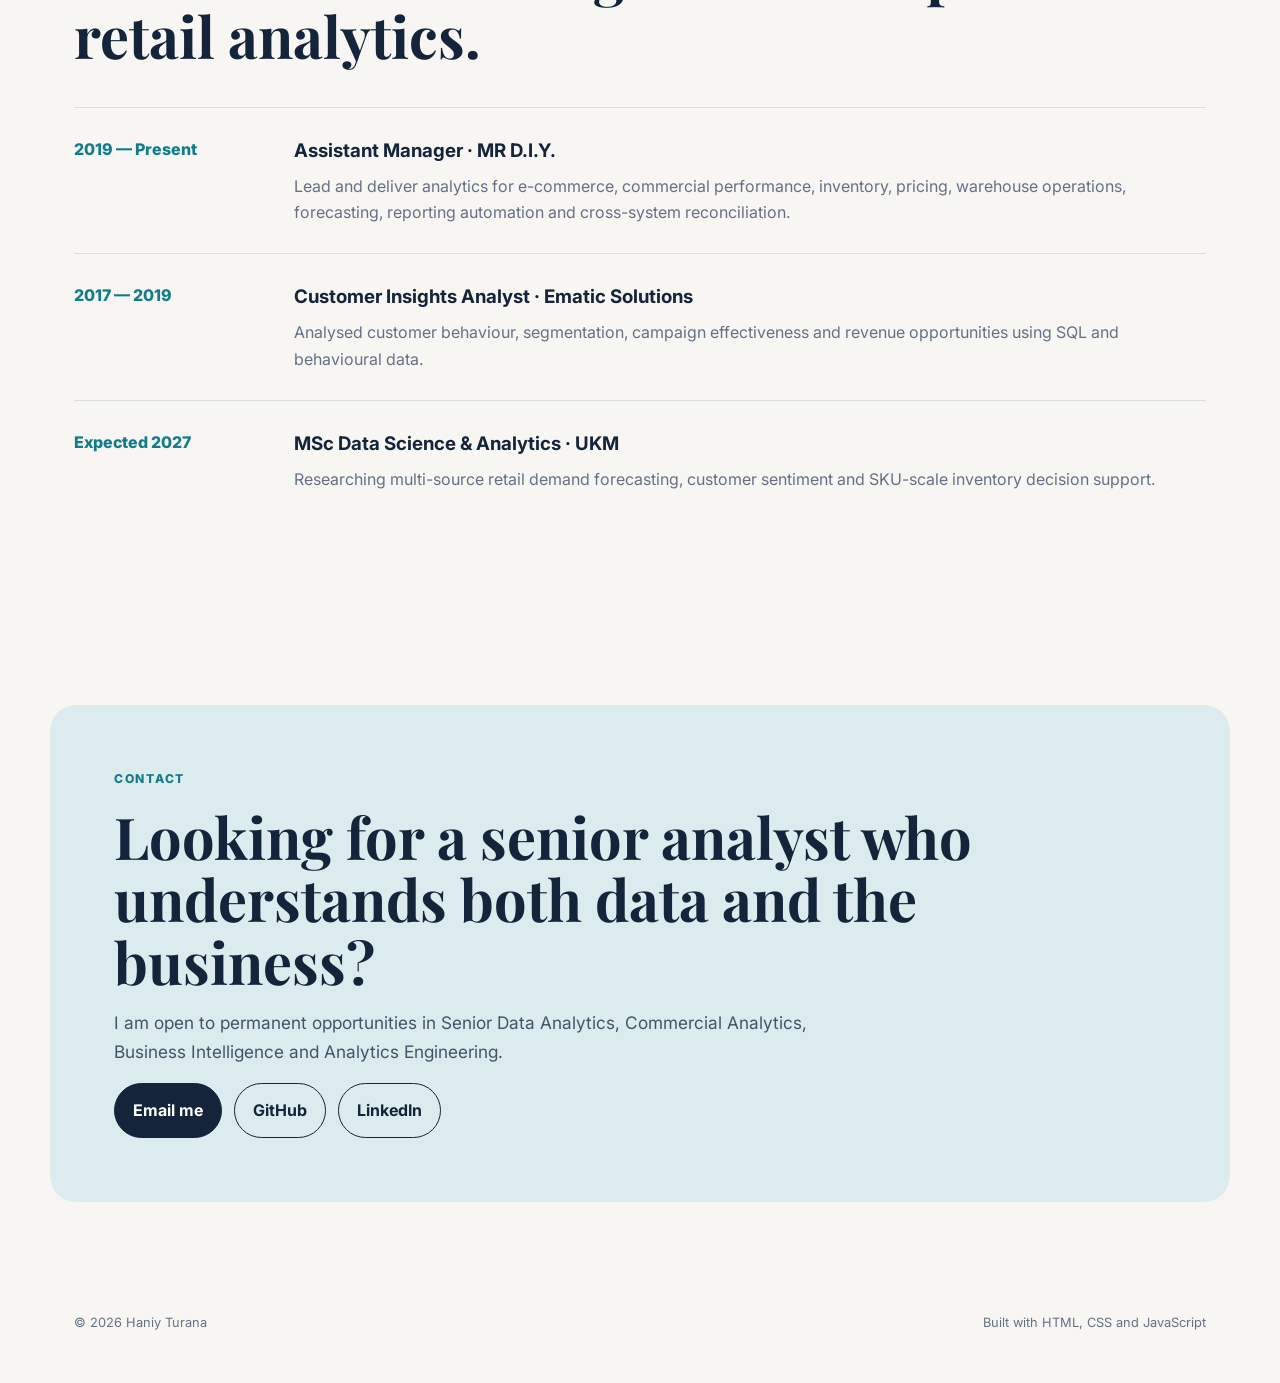
==== commit a5183342: "Add automation performance and ROI case study" ====
--- a/index.html
+++ b/index.html
@@ -131,6 +131,15 @@
           <dl><div><dt>Business problem</dt><dd>Stock visibility, inventory actions, adjustment approvals, audit history and management reporting.</dd></div><div><dt>Technical approach</dt><dd>Password-protected roles, transactional stock controls and administrator approvals.</dd></div><div><dt>Decision output</dt><dd>One-click Demo User access with dummy browser-local data; no production credentials or database connection.</dd></div></dl>
           <a class="project-link" href="https://haniyturana.github.io/inventory-movement-tracker/" target="_blank" rel="noopener noreferrer" aria-label="Open the InvTracker role-based inventory movement and approval system live demo in a new tab">Open live demo <span aria-hidden="true">↗</span></a>
         </article>
+        <article class="project-card reveal">
+          <span class="project-number">07</span>
+          <p class="case-type">Automation analytics case study</p>
+          <h3>Automation Performance &amp; ROI Intelligence Dashboard</h3>
+          <p>Transforms synthetic workflow-automation logs into automation-health metrics, business-performance insight, data-quality controls and financially defensible ROI analysis.</p>
+          <div class="tags"><span>Python</span><span>Polars</span><span>Streamlit</span><span>Plotly</span><span>Parquet</span><span>pytest</span></div>
+          <dl><div><dt>Business problem</dt><dd>Assess automation reliability, released capacity and economic value without overstating savings.</dd></div><div><dt>Analytical approach</dt><dd>Run telemetry, operational baselines, one-time implementation costs and finance-validated benefit categories.</dd></div><div><dt>Decision output</dt><dd>Rule-based management recommendations, failure analysis and transparent ROI scenarios.</dd></div></dl>
+          <a class="project-link" href="projects/automation-intelligence.html" aria-label="Read the Automation Performance and ROI Intelligence Dashboard case study">Read case study <span aria-hidden="true">→</span></a>
+        </article>
       </div>
       <div class="technical-projects reveal">
         <div><p class="eyebrow">Additional technical work</p><h3>Engineering depth behind the business analysis.</h3><p class="technical-intro">Source code, documentation and live technical projects.</p></div>
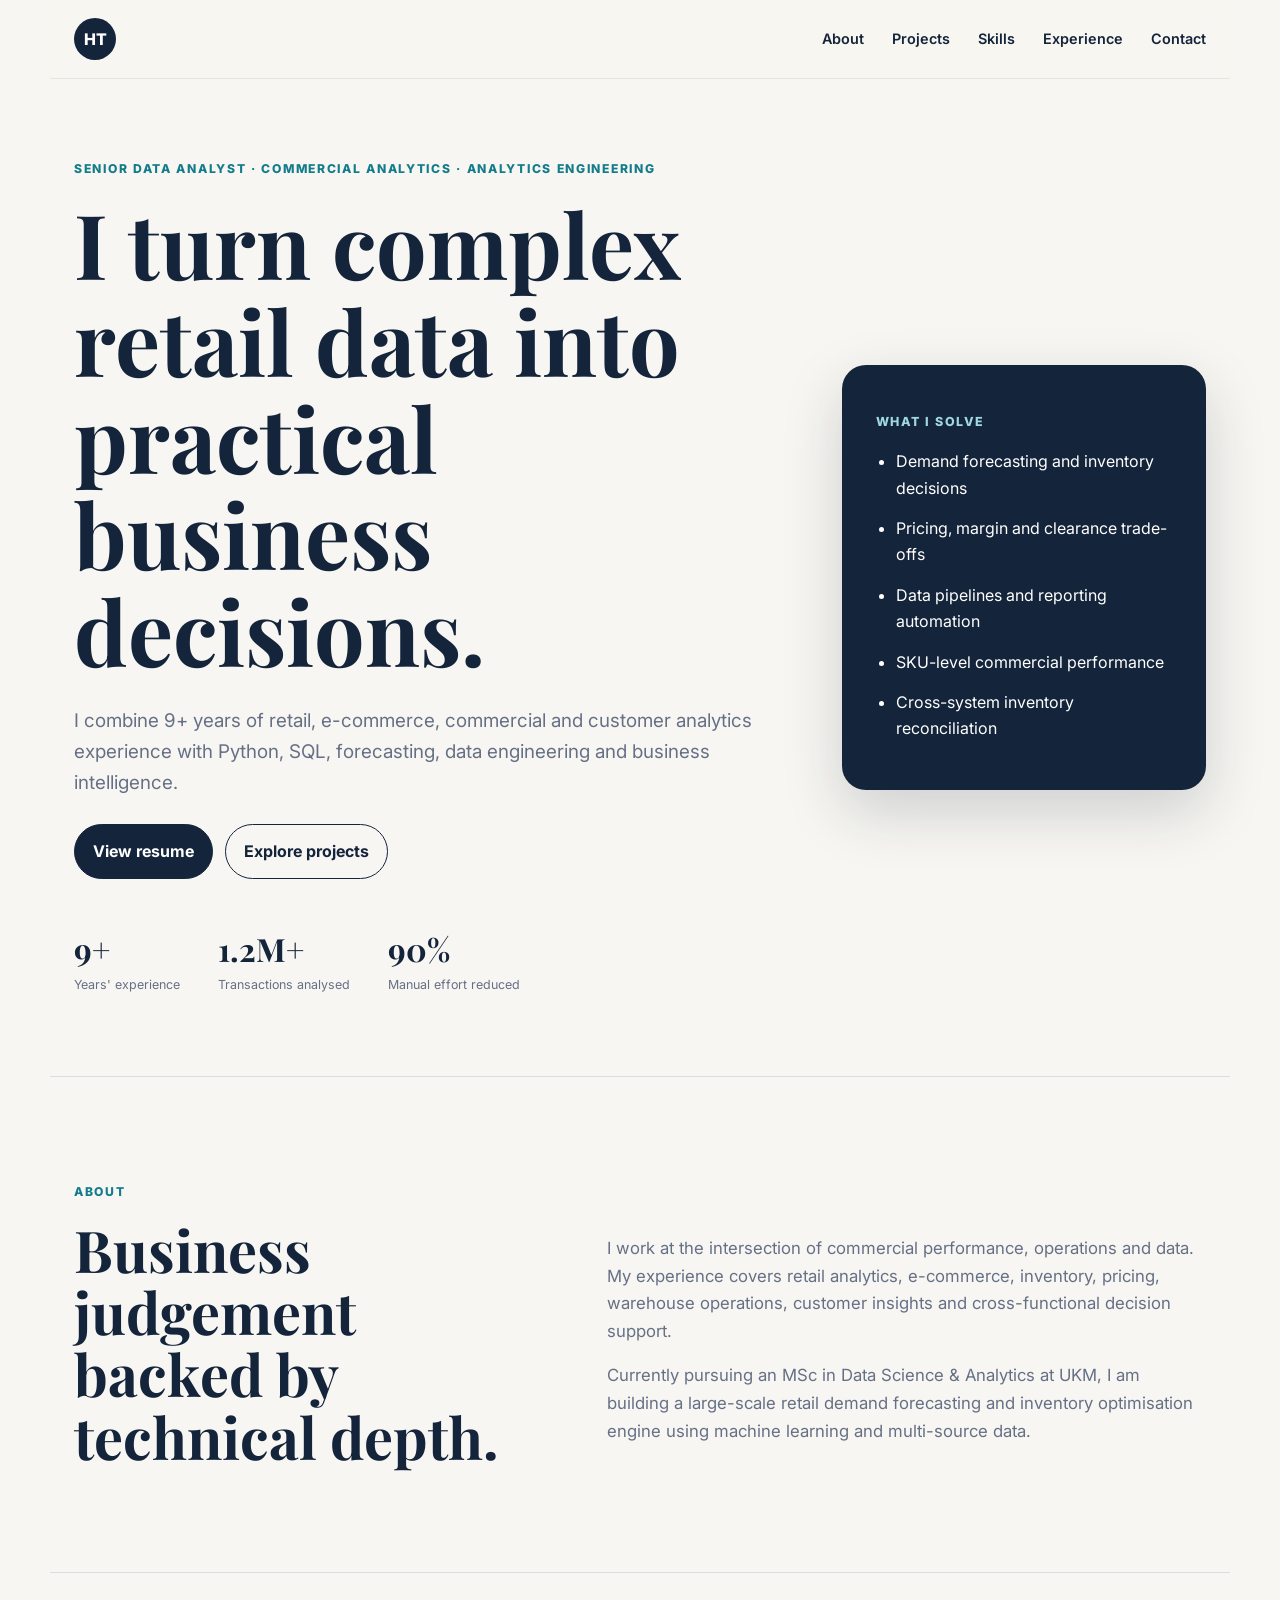
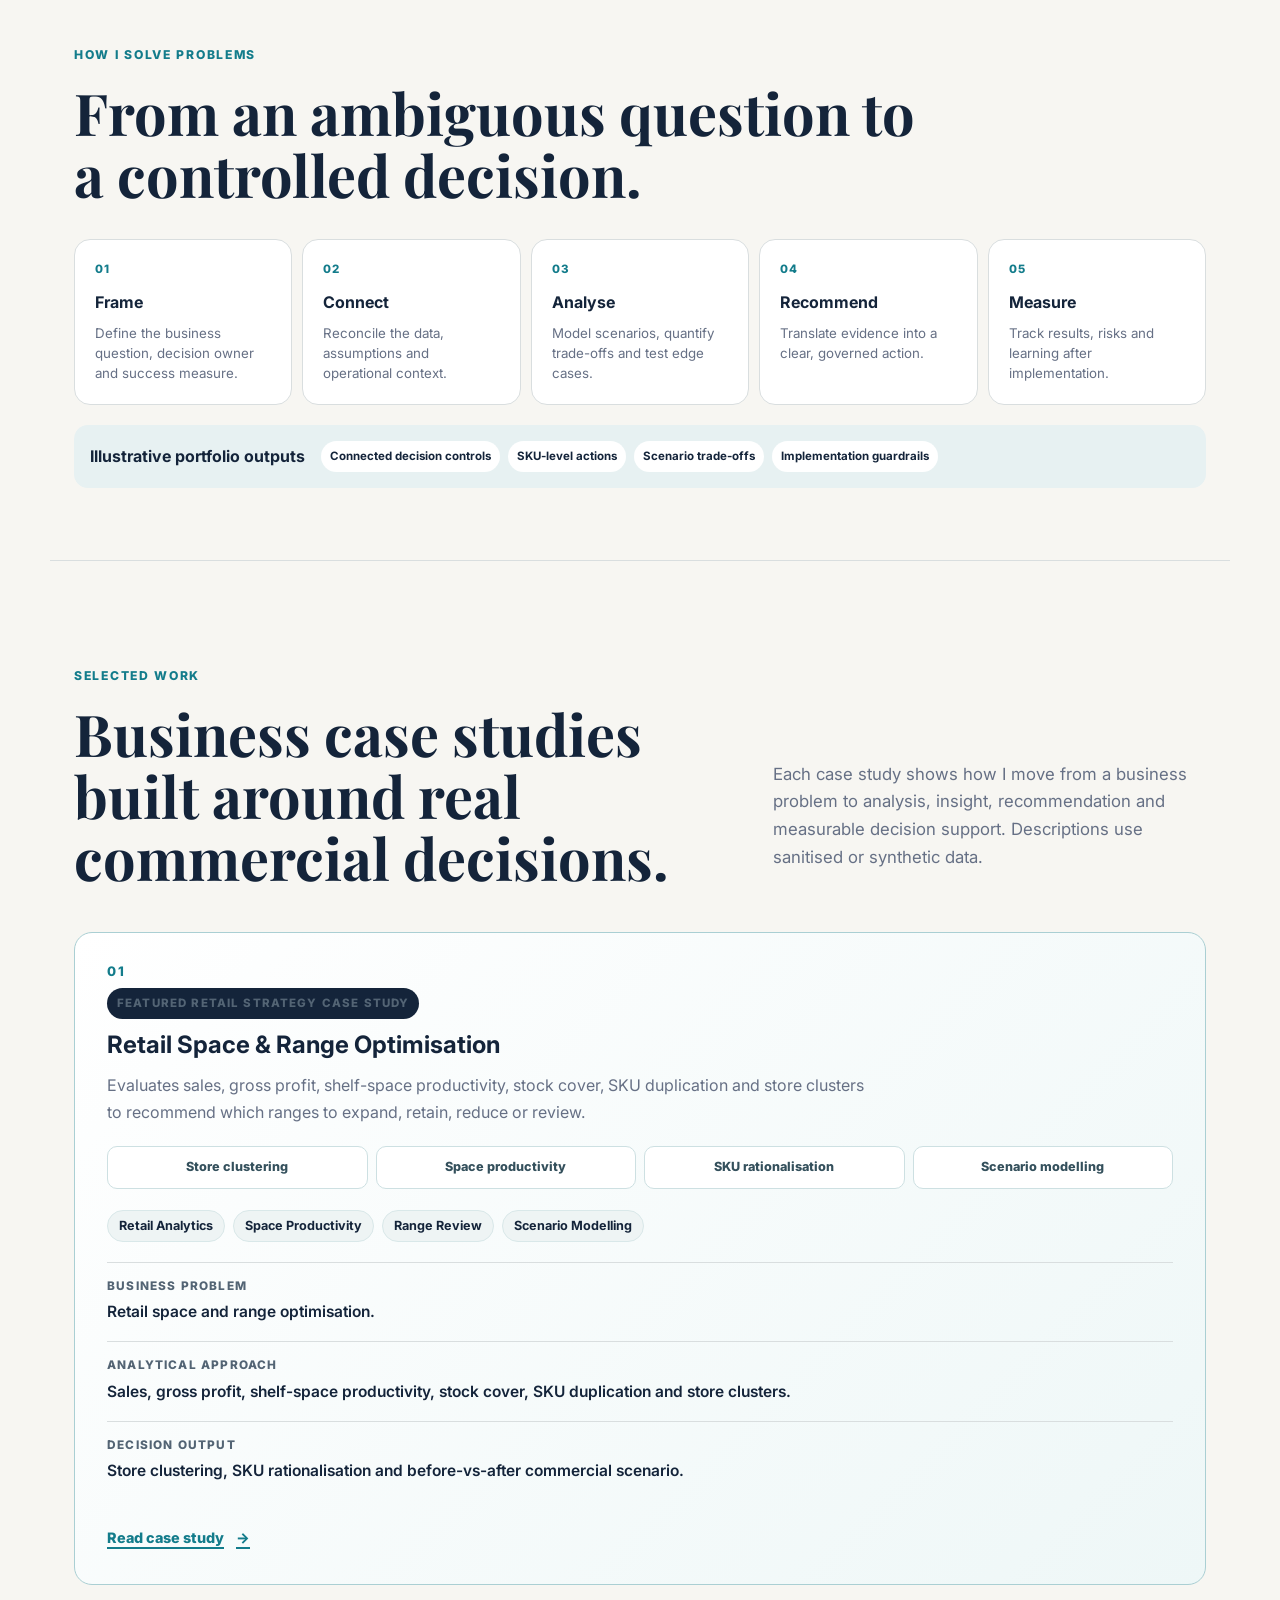
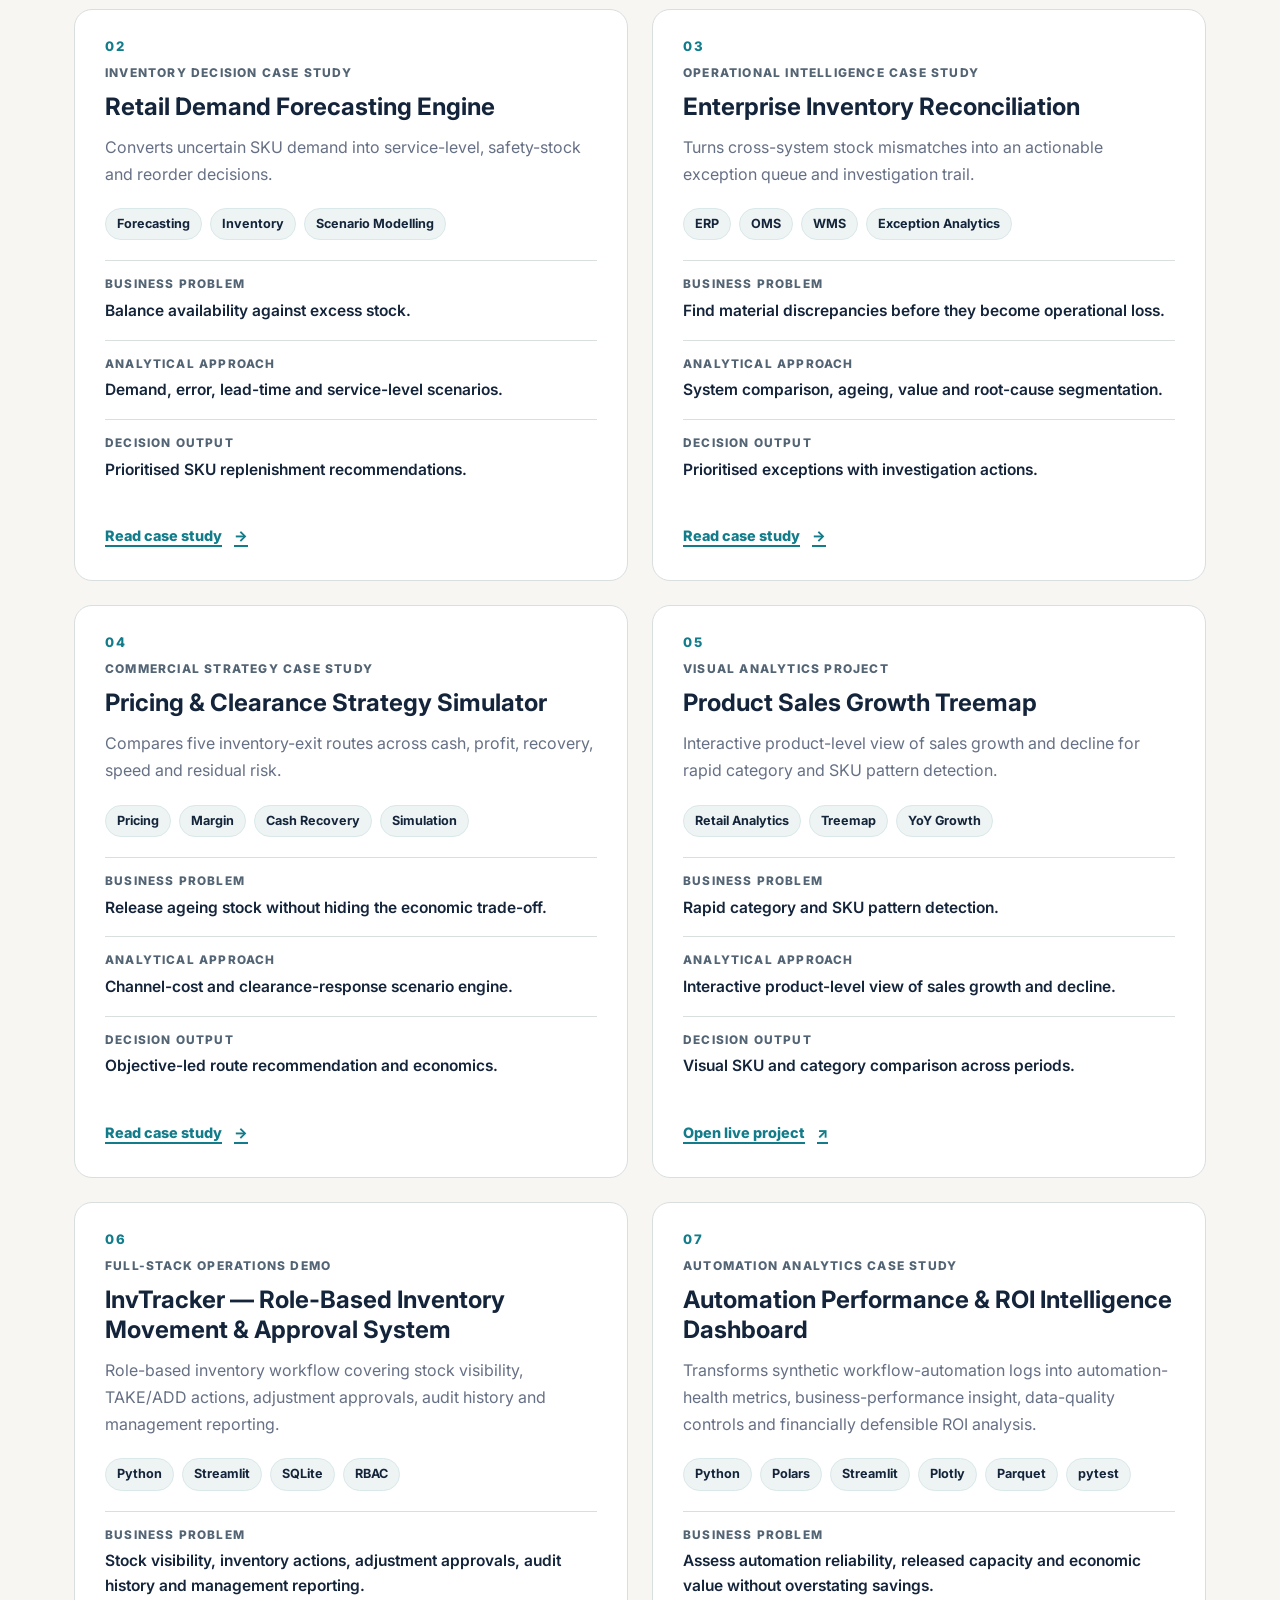
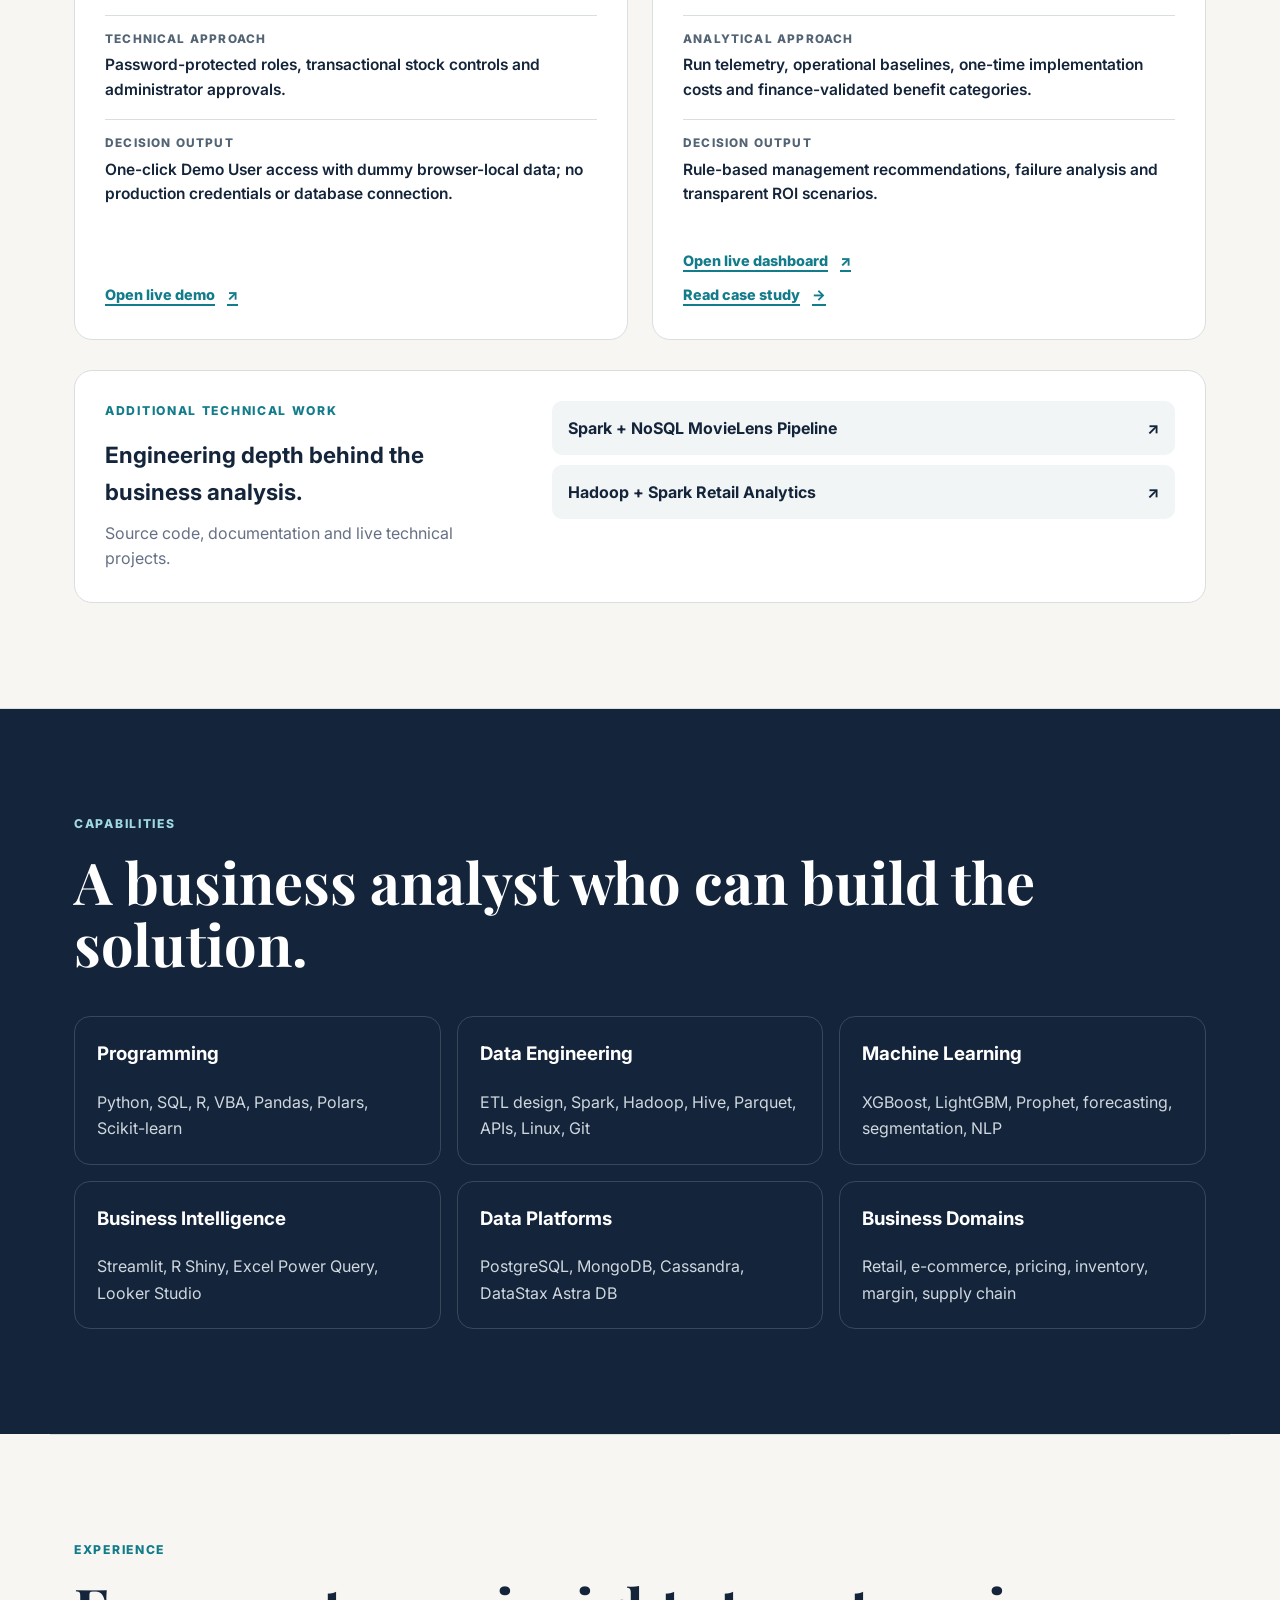
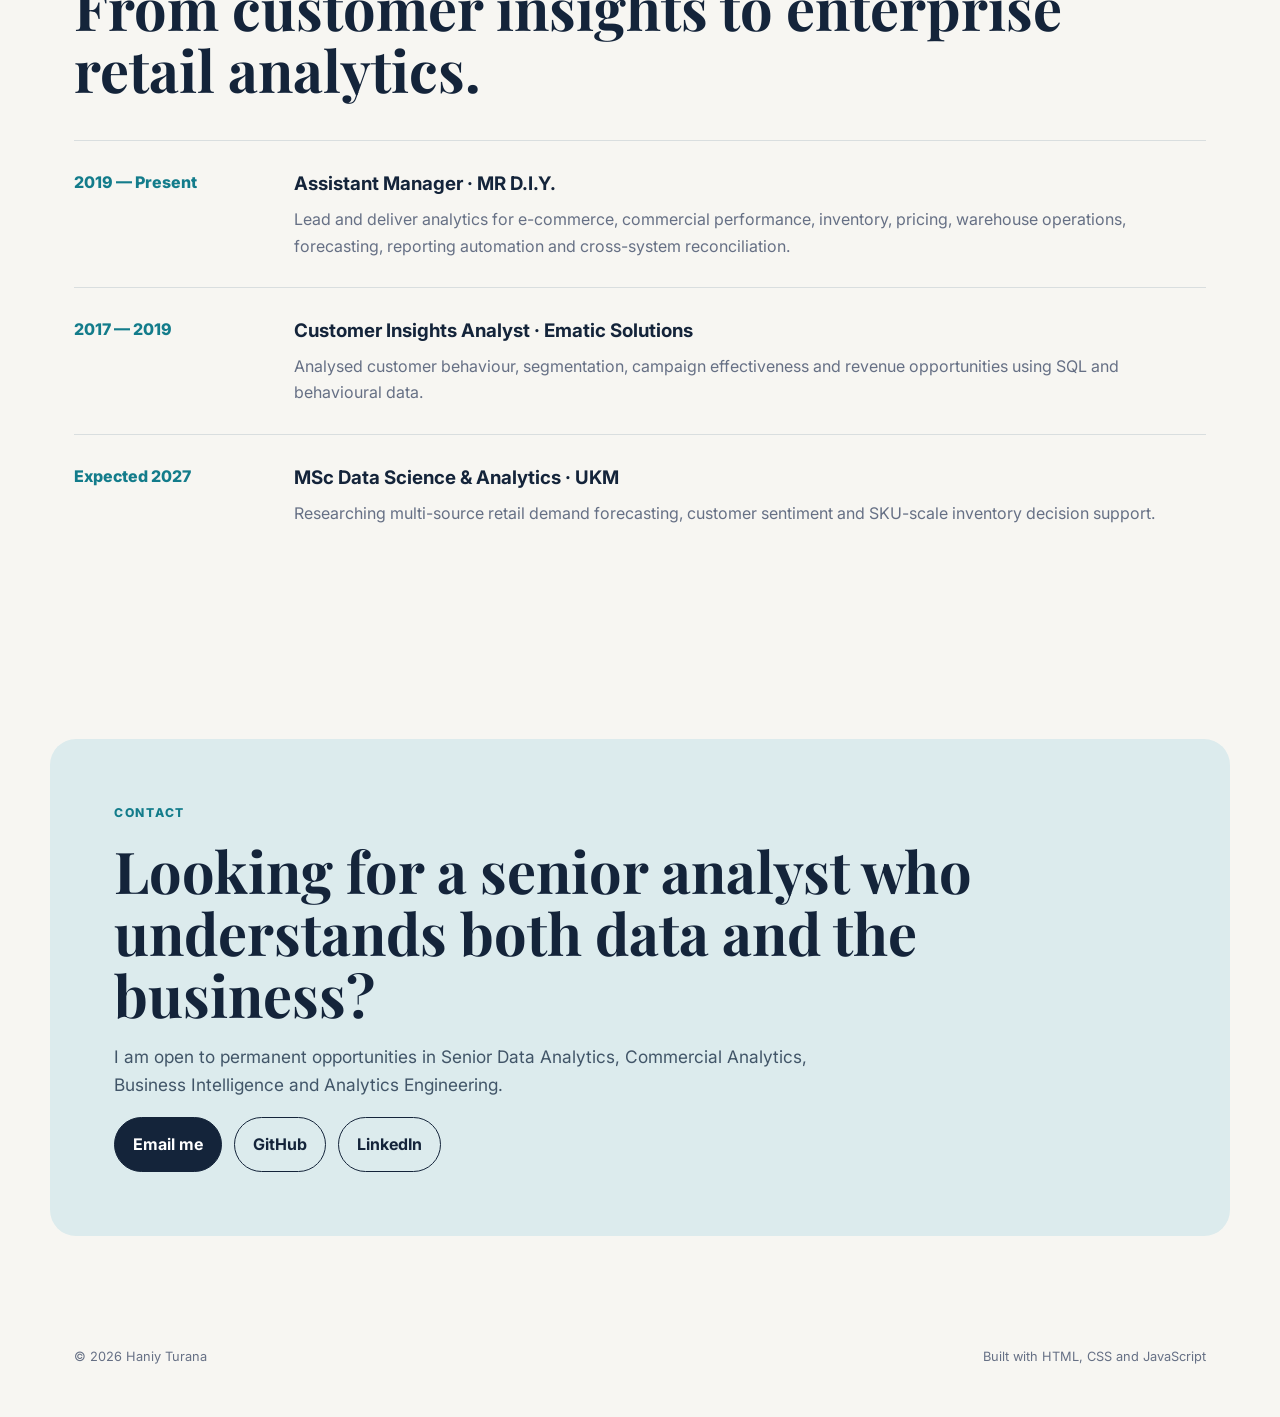
==== commit 83bf8fd6: "Embed live automation dashboard in portfolio" ====
--- a/index.html
+++ b/index.html
@@ -138,6 +138,7 @@
           <p>Transforms synthetic workflow-automation logs into automation-health metrics, business-performance insight, data-quality controls and financially defensible ROI analysis.</p>
           <div class="tags"><span>Python</span><span>Polars</span><span>Streamlit</span><span>Plotly</span><span>Parquet</span><span>pytest</span></div>
           <dl><div><dt>Business problem</dt><dd>Assess automation reliability, released capacity and economic value without overstating savings.</dd></div><div><dt>Analytical approach</dt><dd>Run telemetry, operational baselines, one-time implementation costs and finance-validated benefit categories.</dd></div><div><dt>Decision output</dt><dd>Rule-based management recommendations, failure analysis and transparent ROI scenarios.</dd></div></dl>
+          <a class="project-link" href="https://automation-performance-roi.streamlit.app/" target="_blank" rel="noopener noreferrer" aria-label="Open the live Automation Performance and ROI Intelligence Dashboard">Open live dashboard <span aria-hidden="true">↗</span></a>
           <a class="project-link" href="projects/automation-intelligence.html" aria-label="Read the Automation Performance and ROI Intelligence Dashboard case study">Read case study <span aria-hidden="true">→</span></a>
         </article>
       </div>
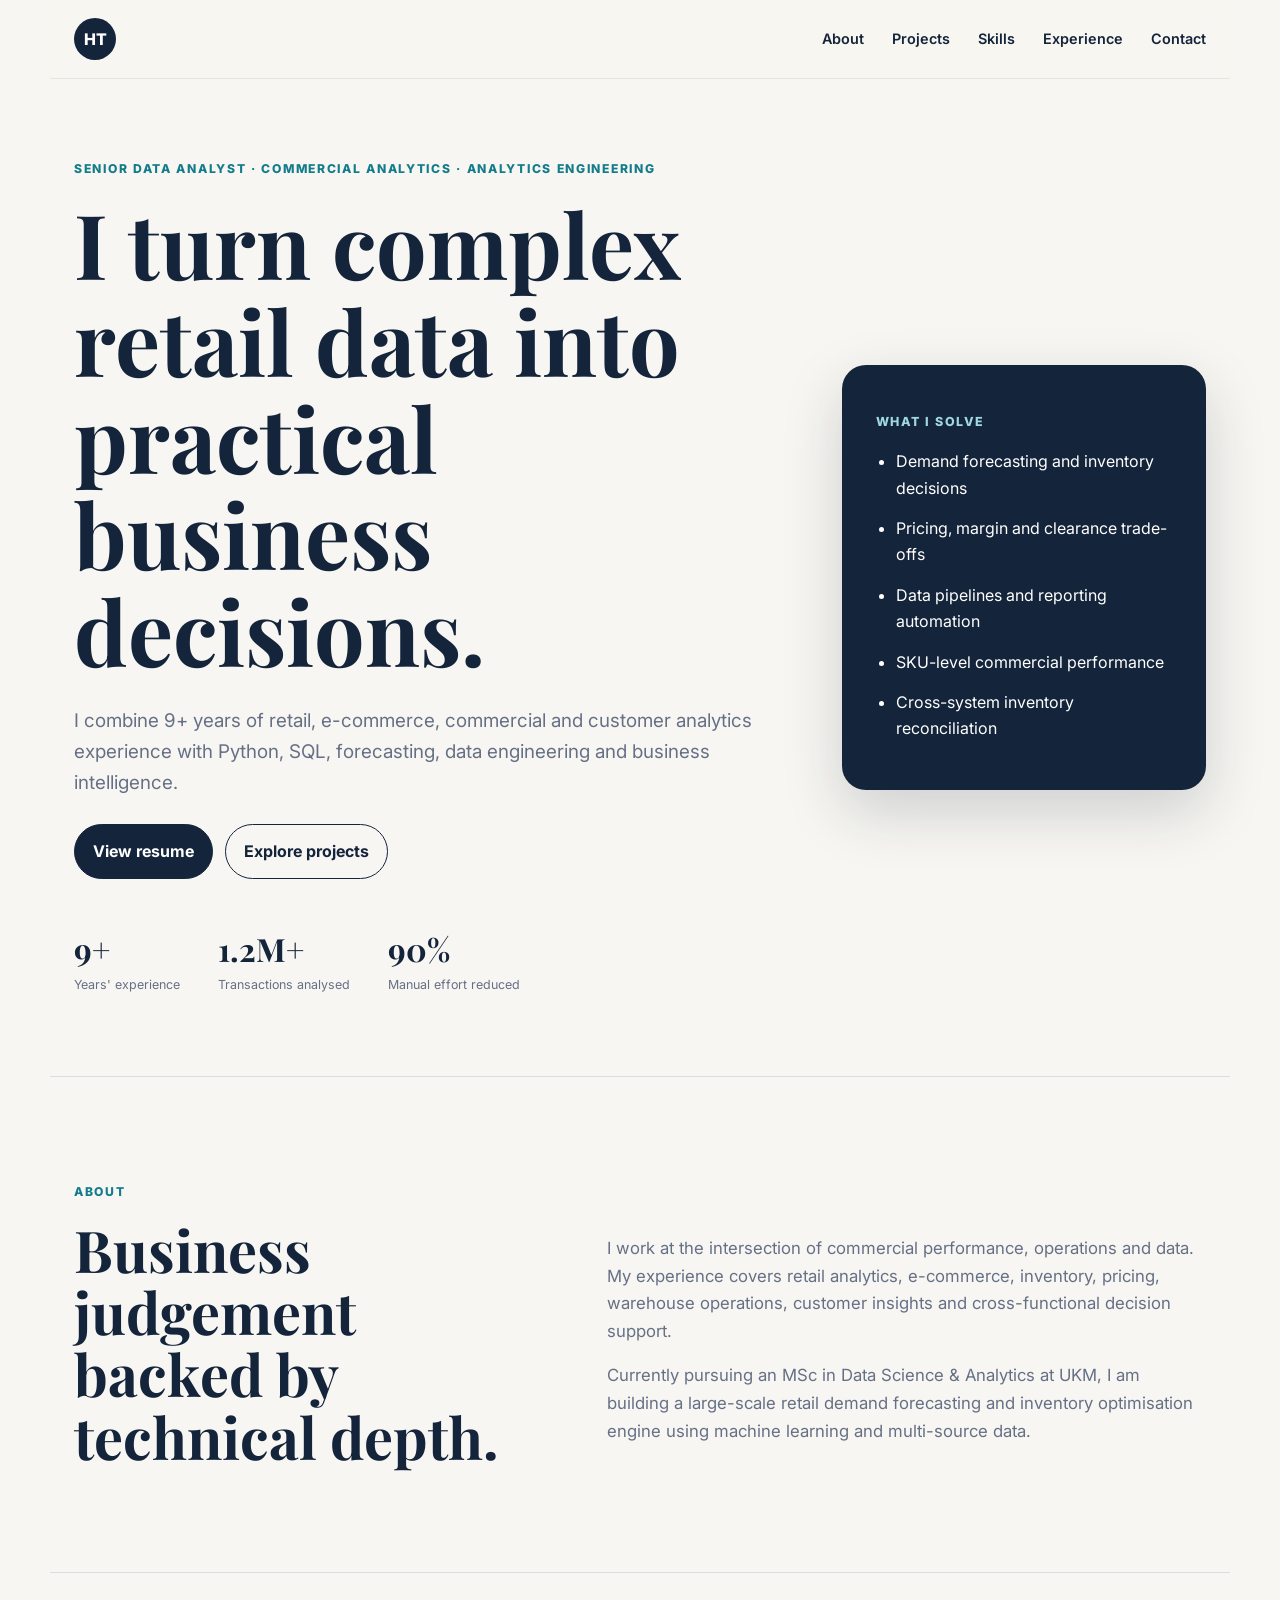
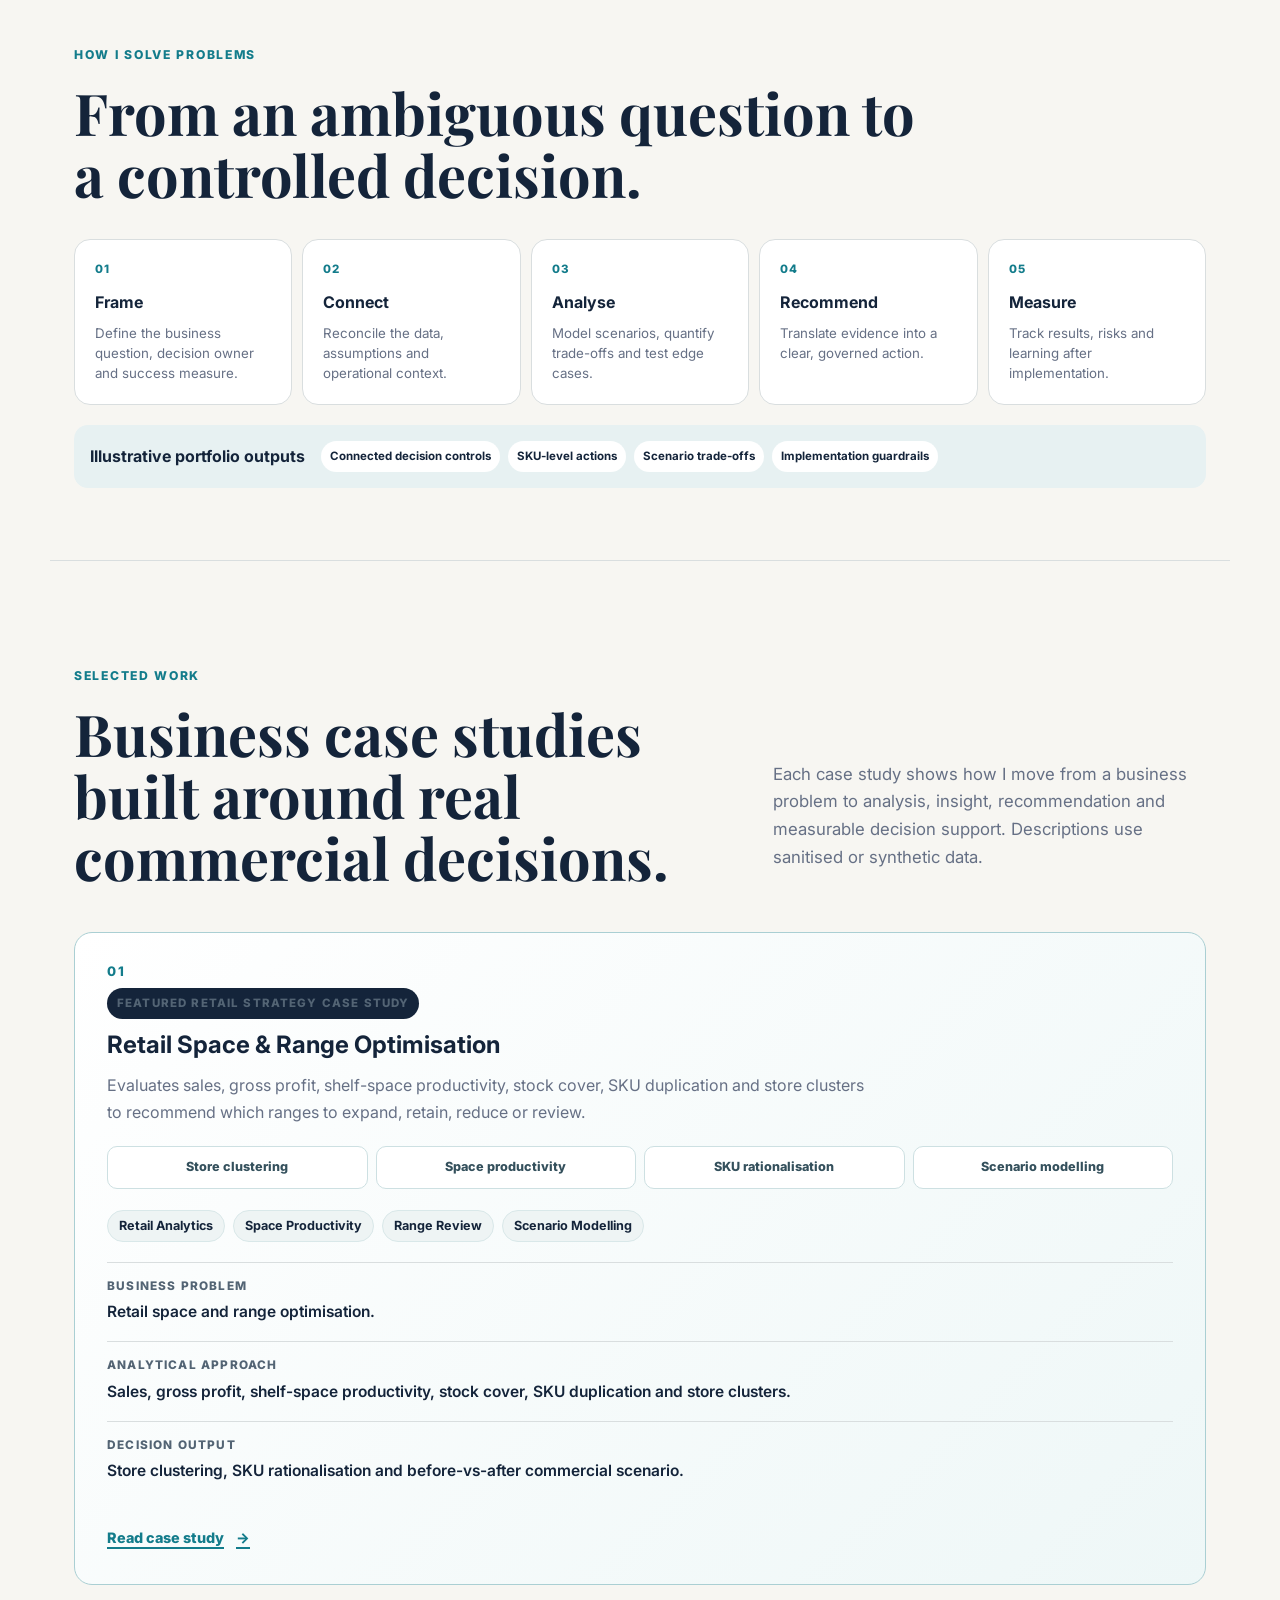
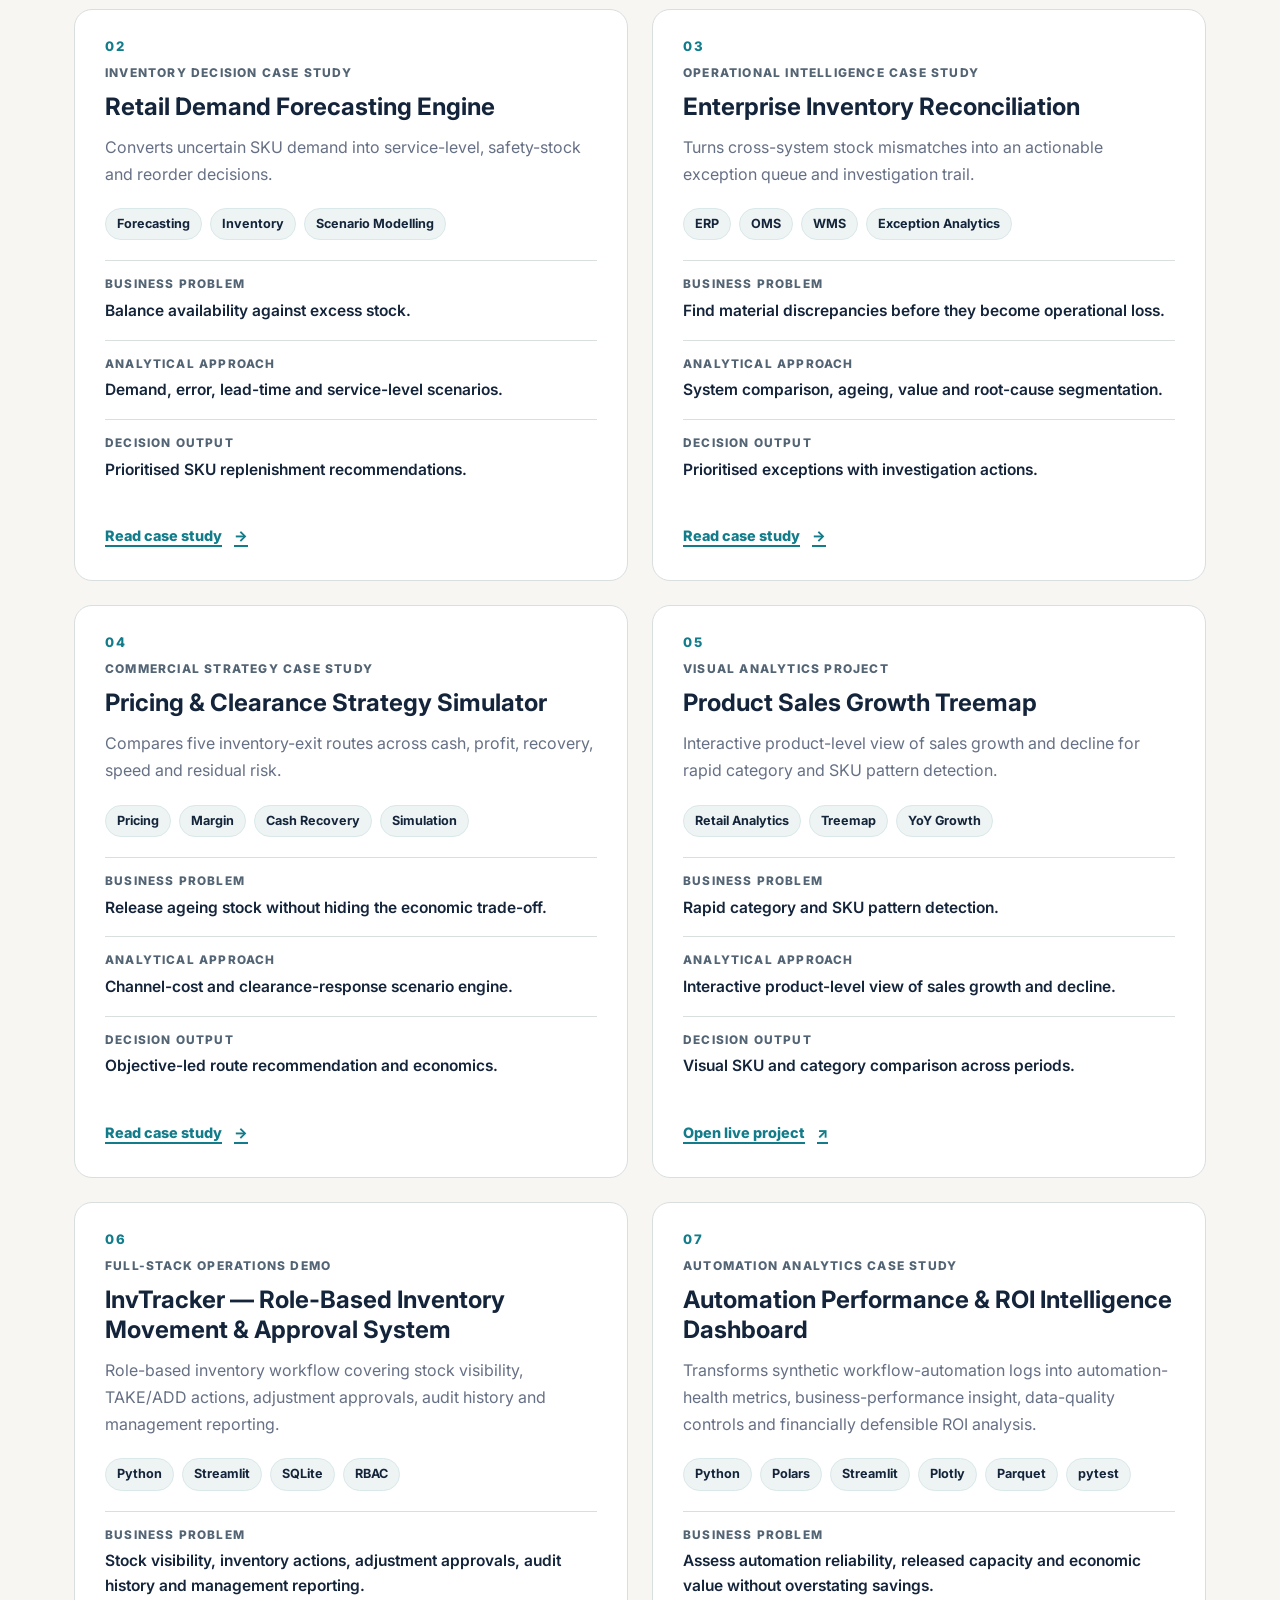
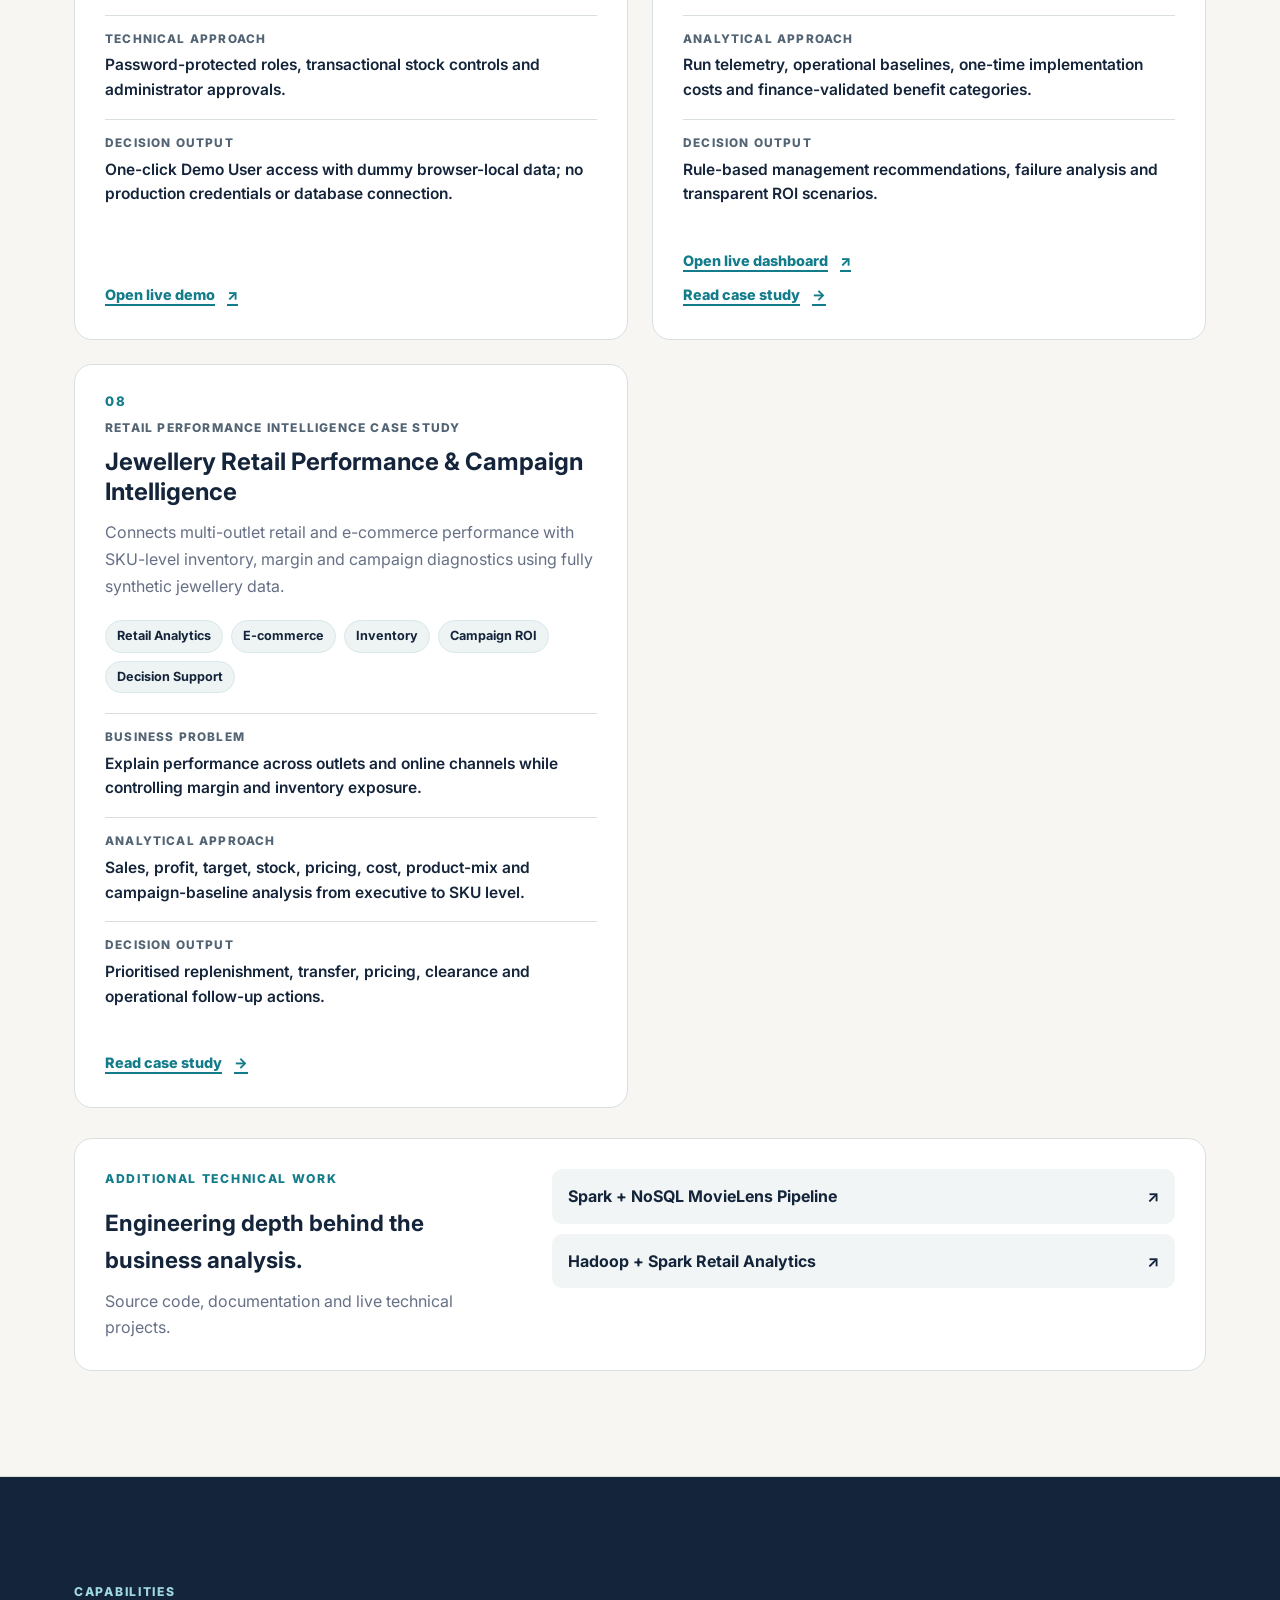
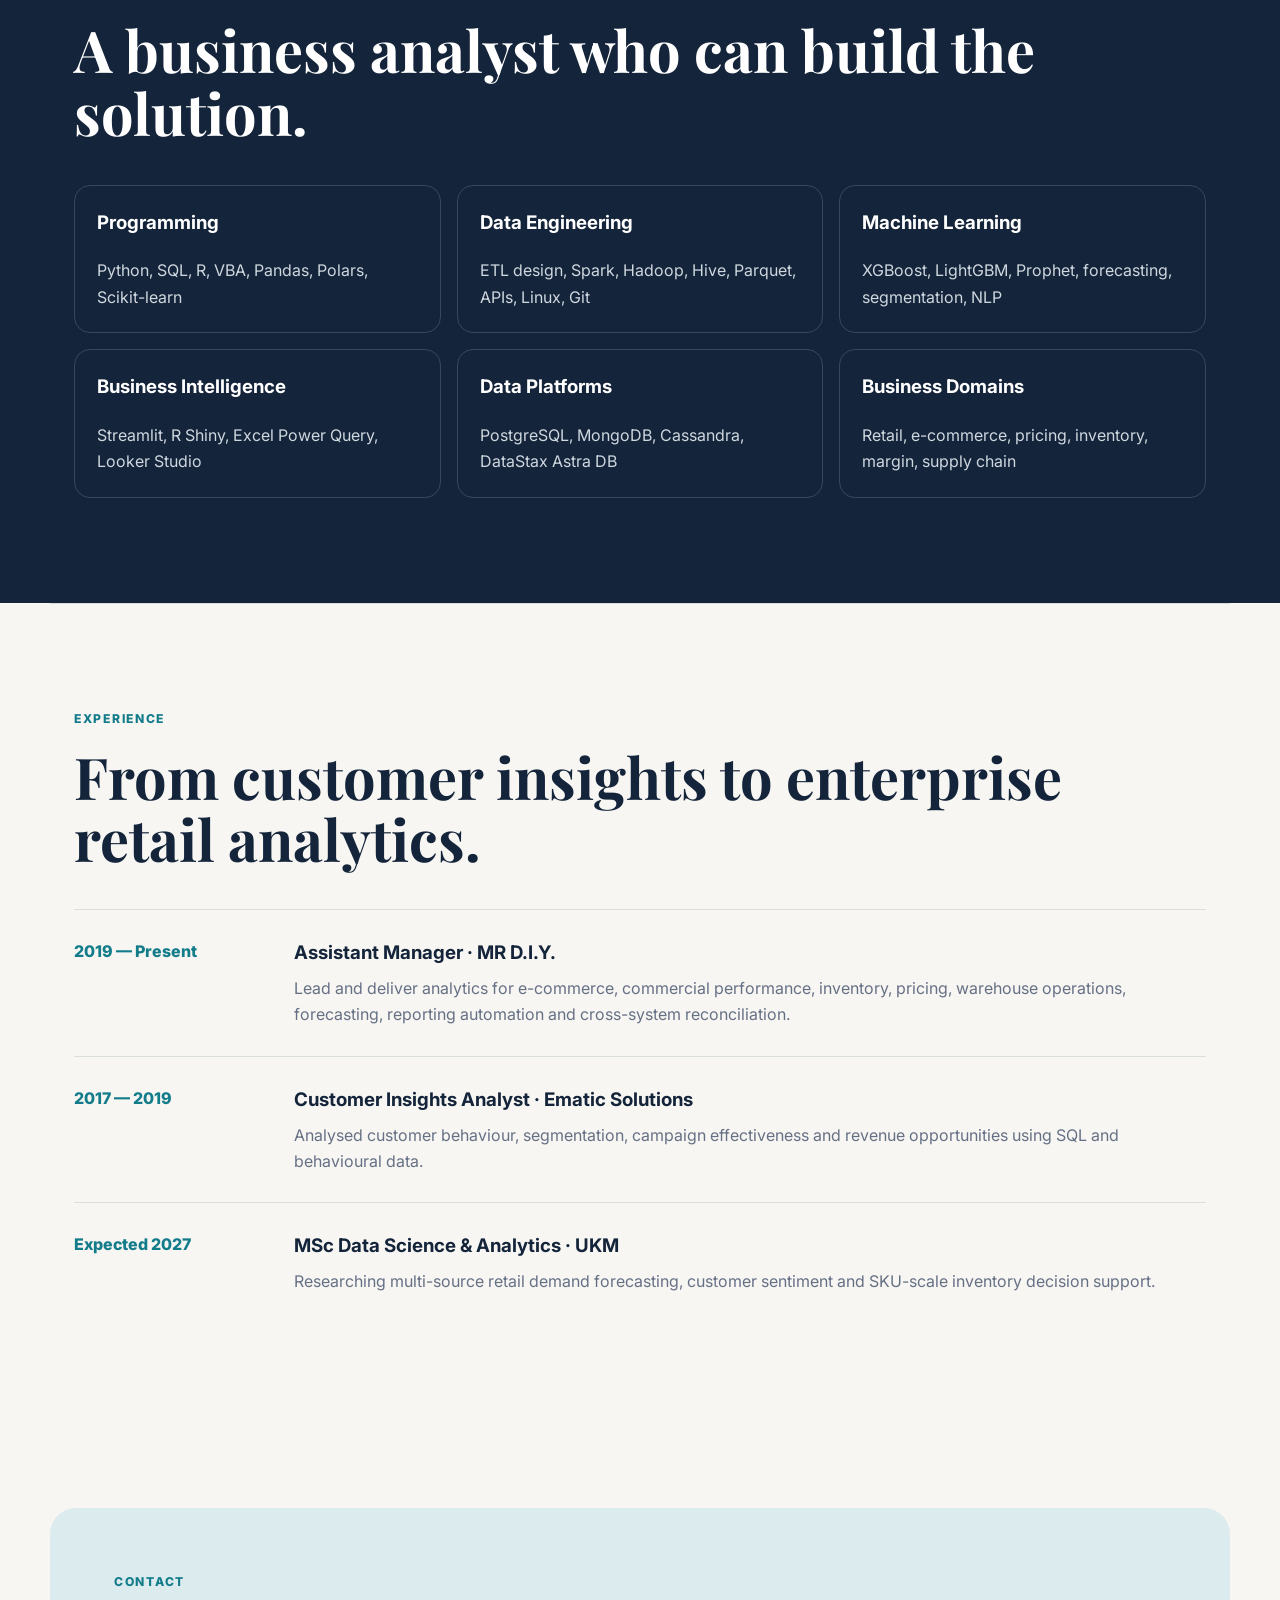
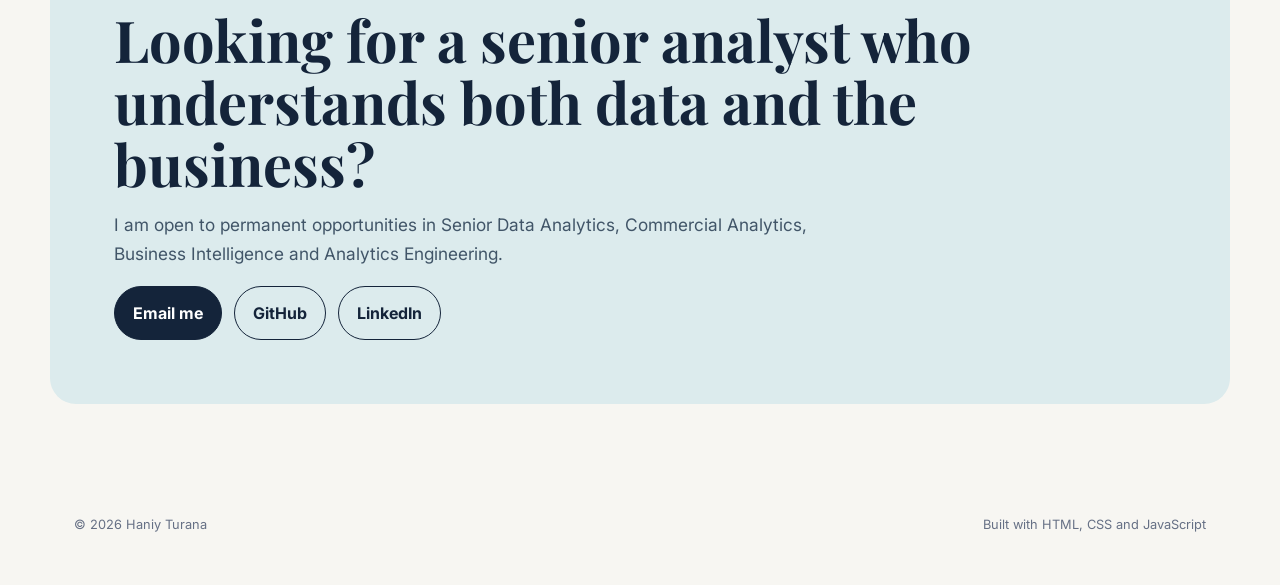
==== commit bfca2714: "Add jewellery retail intelligence case study" ====
--- a/index.html
+++ b/index.html
@@ -141,6 +141,15 @@
           <a class="project-link" href="https://automation-performance-roi.streamlit.app/" target="_blank" rel="noopener noreferrer" aria-label="Open the live Automation Performance and ROI Intelligence Dashboard">Open live dashboard <span aria-hidden="true">↗</span></a>
           <a class="project-link" href="projects/automation-intelligence.html" aria-label="Read the Automation Performance and ROI Intelligence Dashboard case study">Read case study <span aria-hidden="true">→</span></a>
         </article>
+        <article class="project-card reveal">
+          <span class="project-number">08</span>
+          <p class="case-type">Retail performance intelligence case study</p>
+          <h3>Jewellery Retail Performance &amp; Campaign Intelligence</h3>
+          <p>Connects multi-outlet retail and e-commerce performance with SKU-level inventory, margin and campaign diagnostics using fully synthetic jewellery data.</p>
+          <div class="tags"><span>Retail Analytics</span><span>E-commerce</span><span>Inventory</span><span>Campaign ROI</span><span>Decision Support</span></div>
+          <dl><div><dt>Business problem</dt><dd>Explain performance across outlets and online channels while controlling margin and inventory exposure.</dd></div><div><dt>Analytical approach</dt><dd>Sales, profit, target, stock, pricing, cost, product-mix and campaign-baseline analysis from executive to SKU level.</dd></div><div><dt>Decision output</dt><dd>Prioritised replenishment, transfer, pricing, clearance and operational follow-up actions.</dd></div></dl>
+          <a class="project-link" href="projects/jewellery-retail-intelligence.html" aria-label="Read the Jewellery Retail Performance and Campaign Intelligence case study">Read case study <span aria-hidden="true">→</span></a>
+        </article>
       </div>
       <div class="technical-projects reveal">
         <div><p class="eyebrow">Additional technical work</p><h3>Engineering depth behind the business analysis.</h3><p class="technical-intro">Source code, documentation and live technical projects.</p></div>
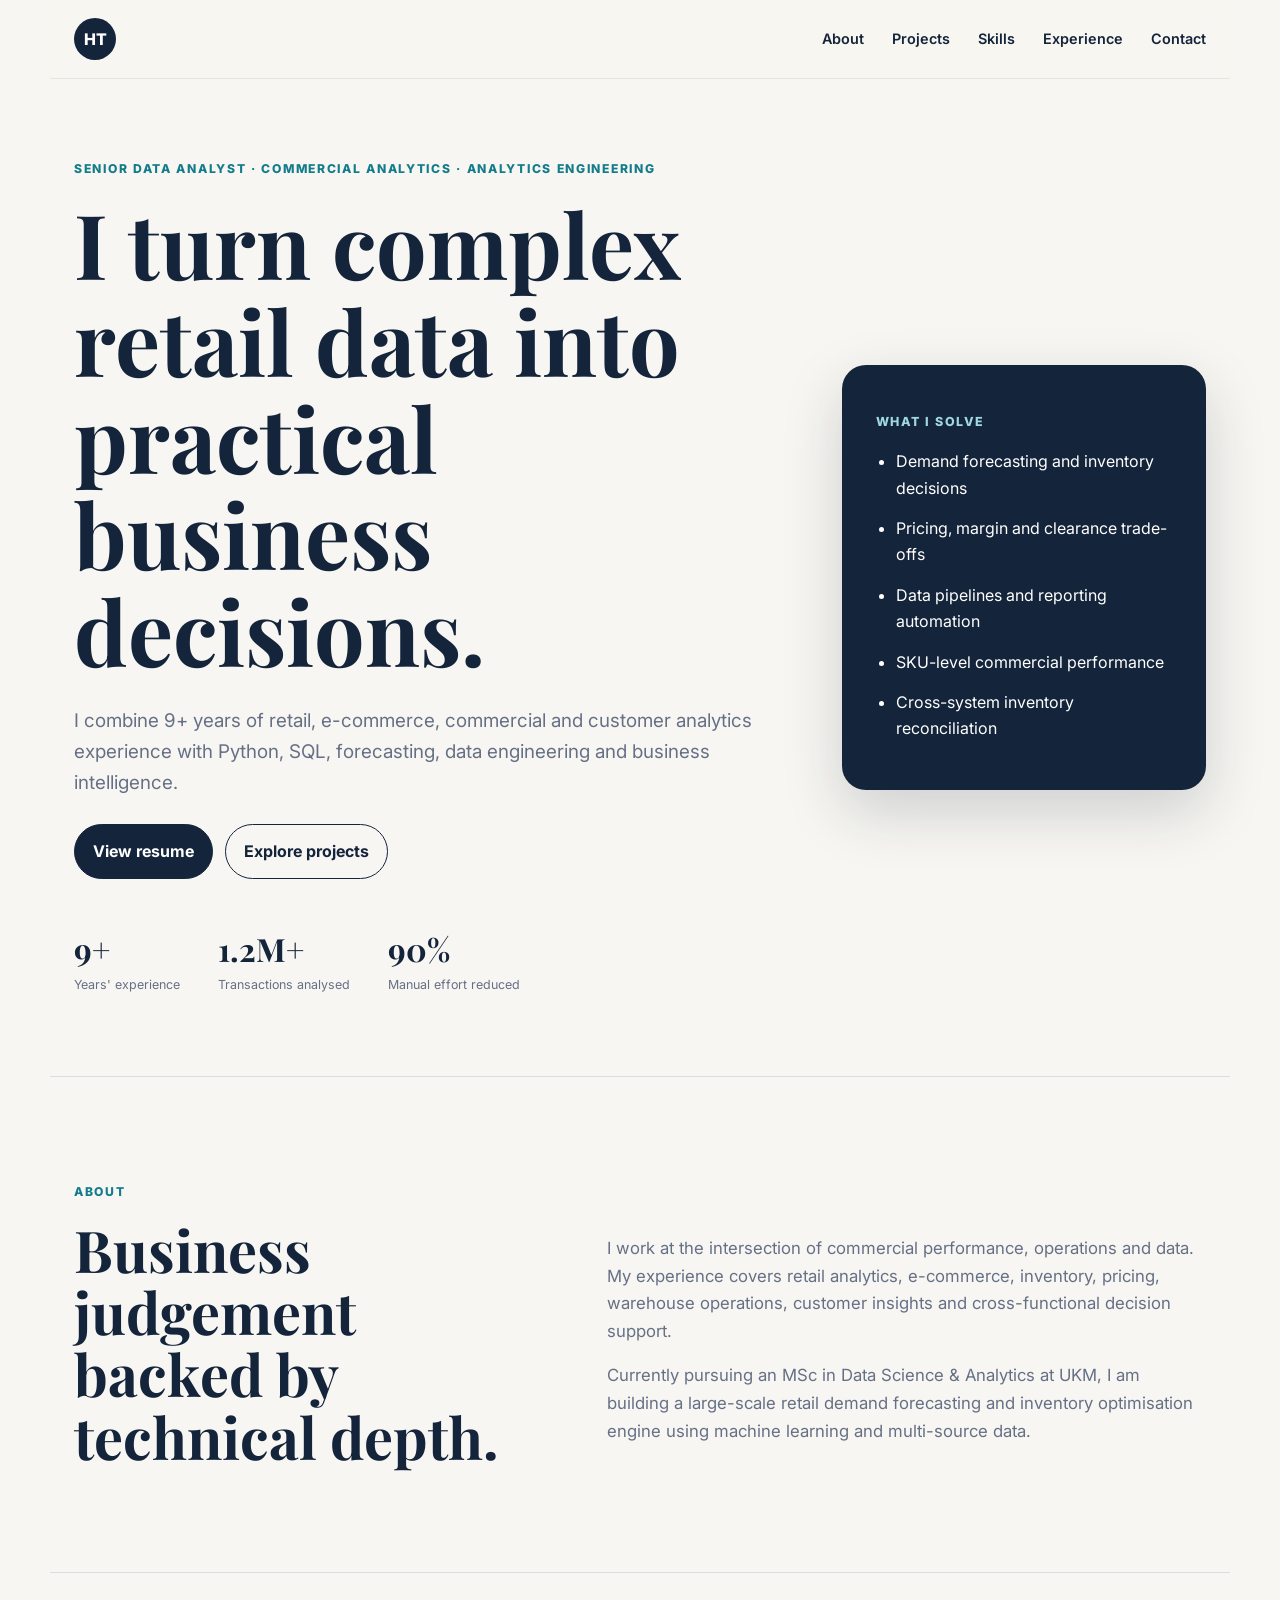
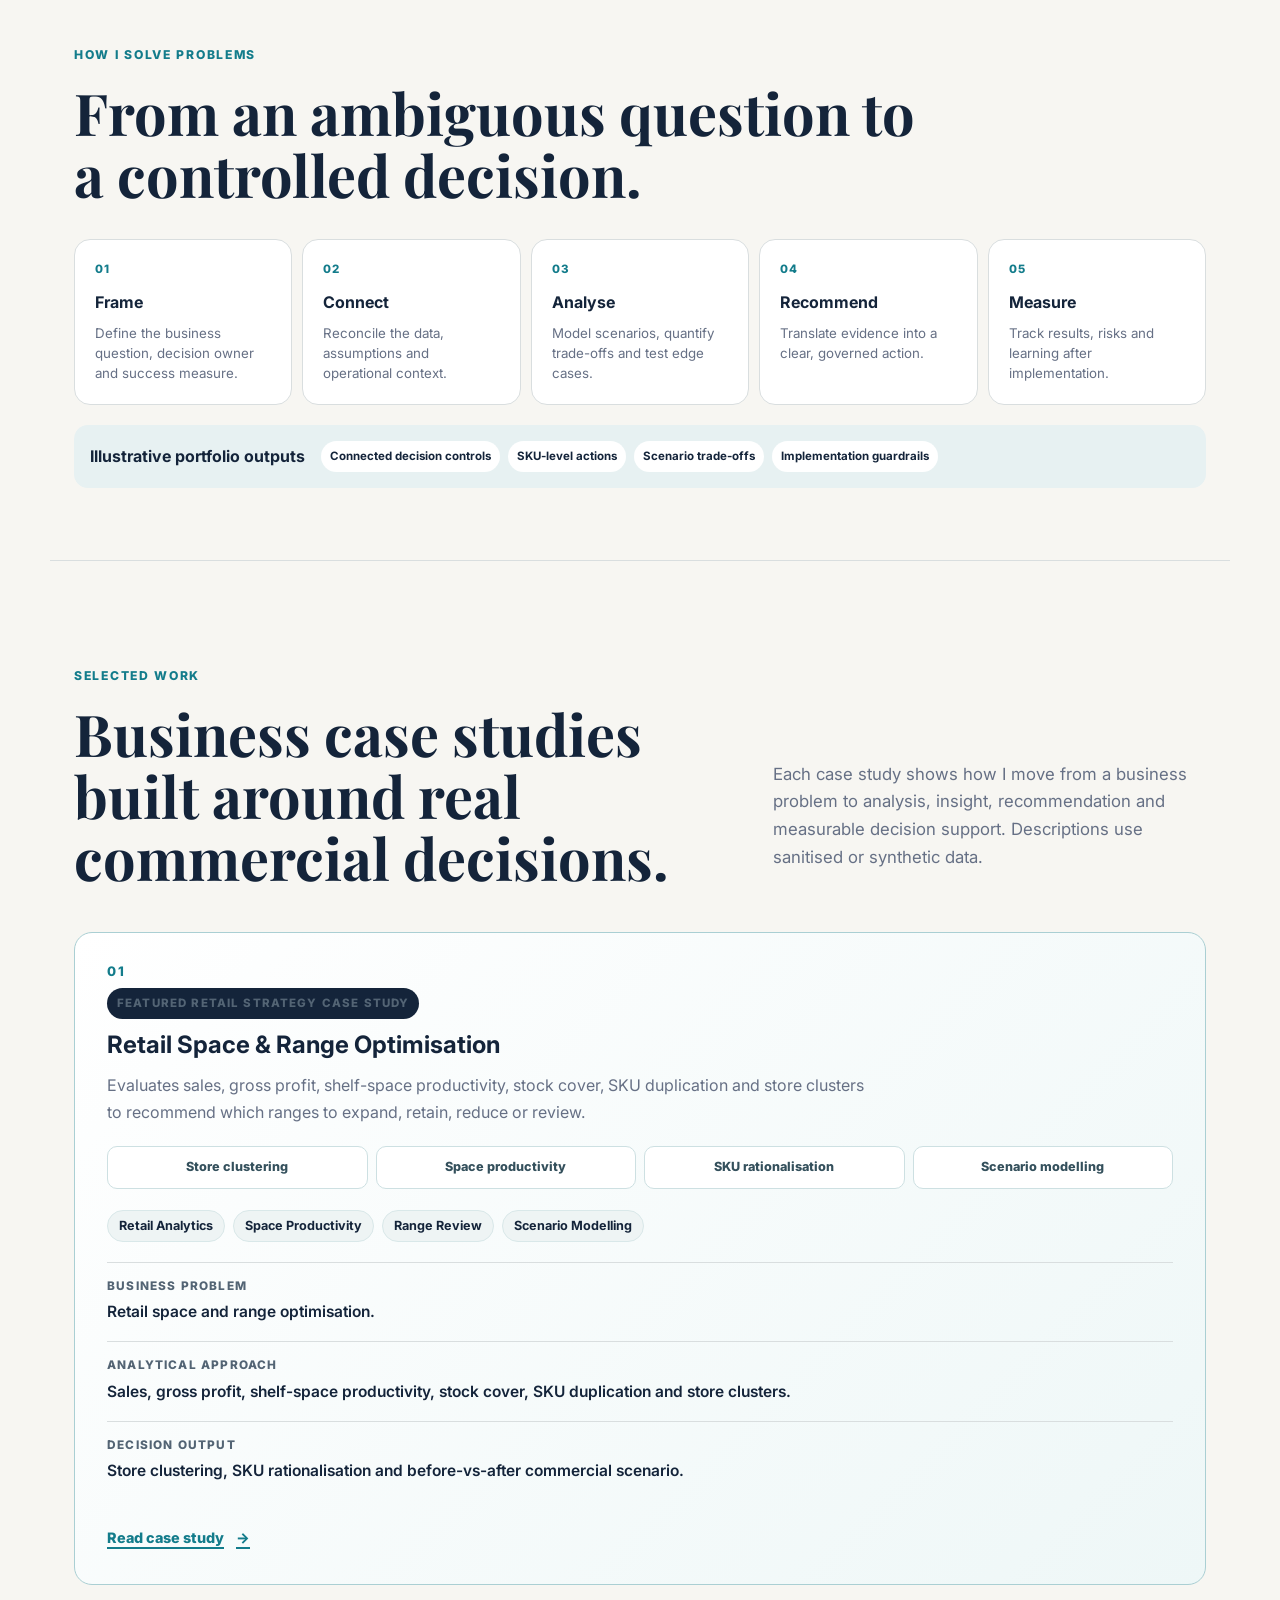
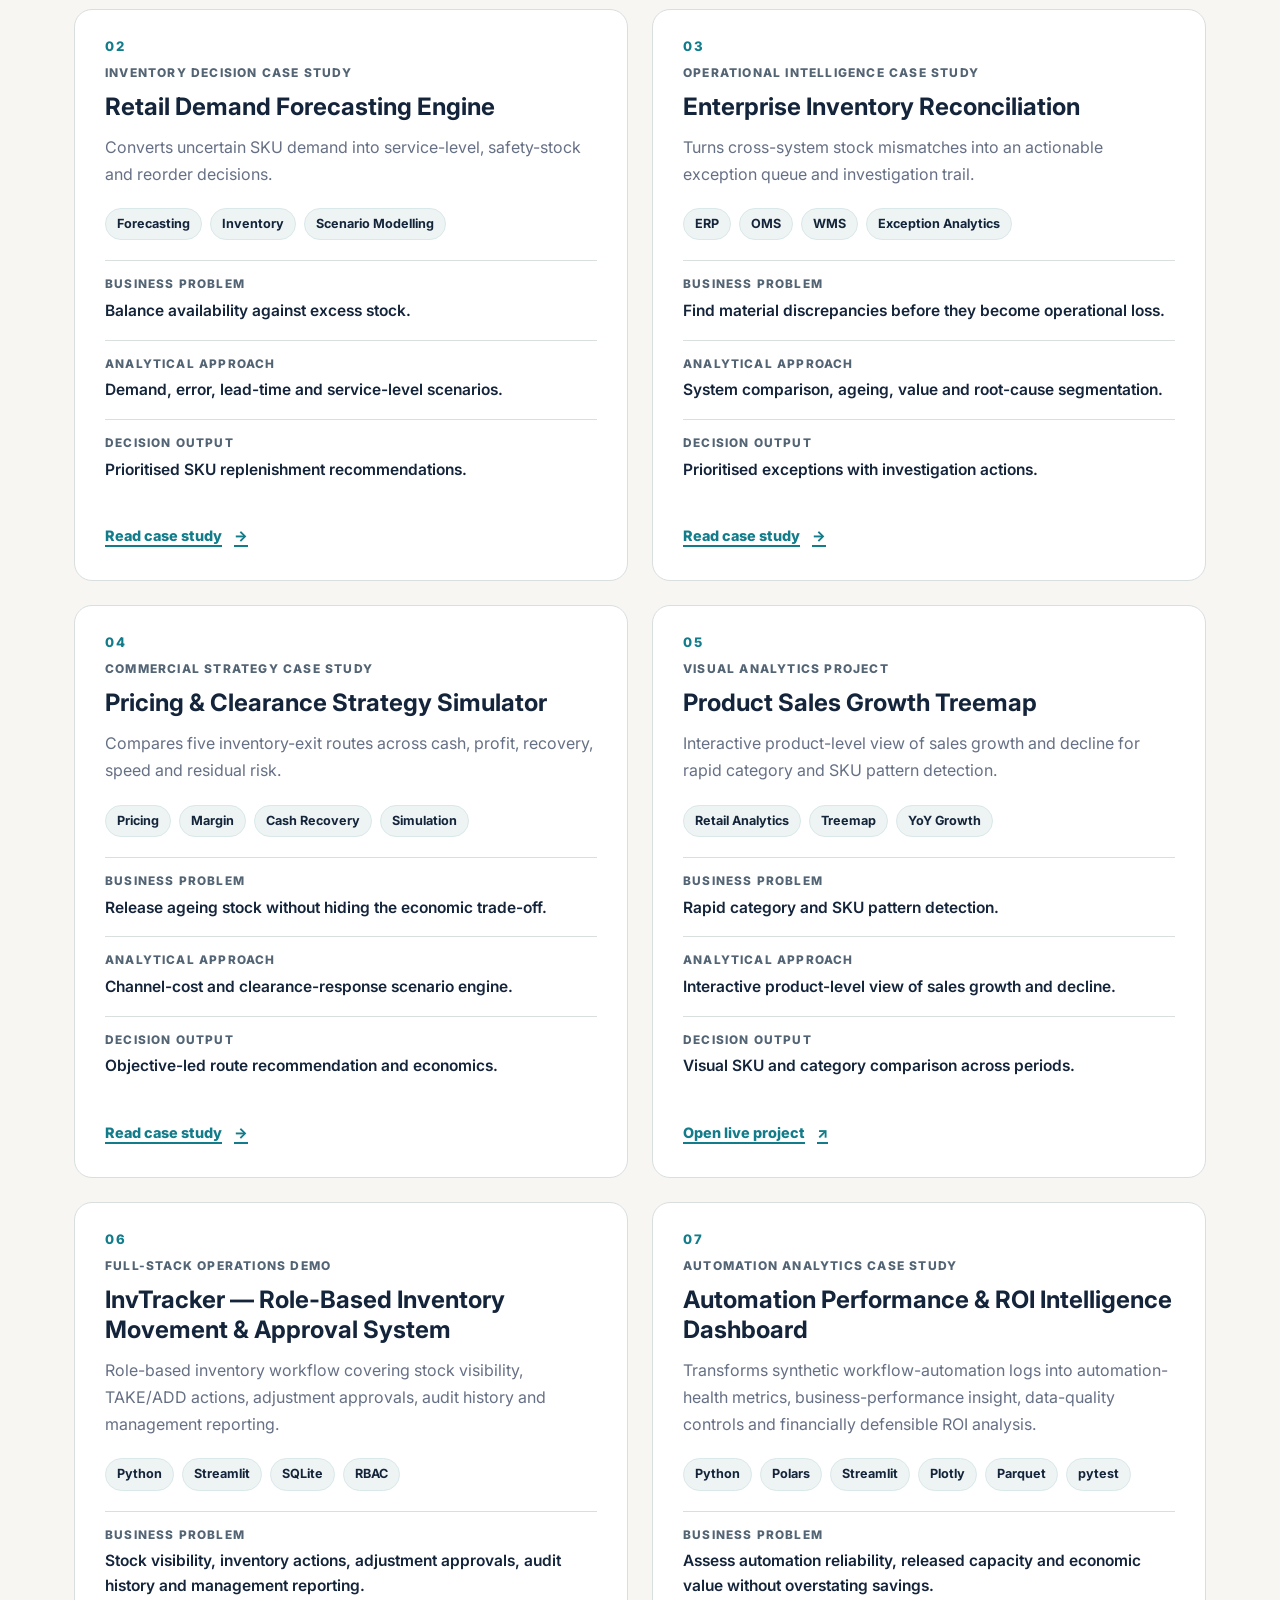
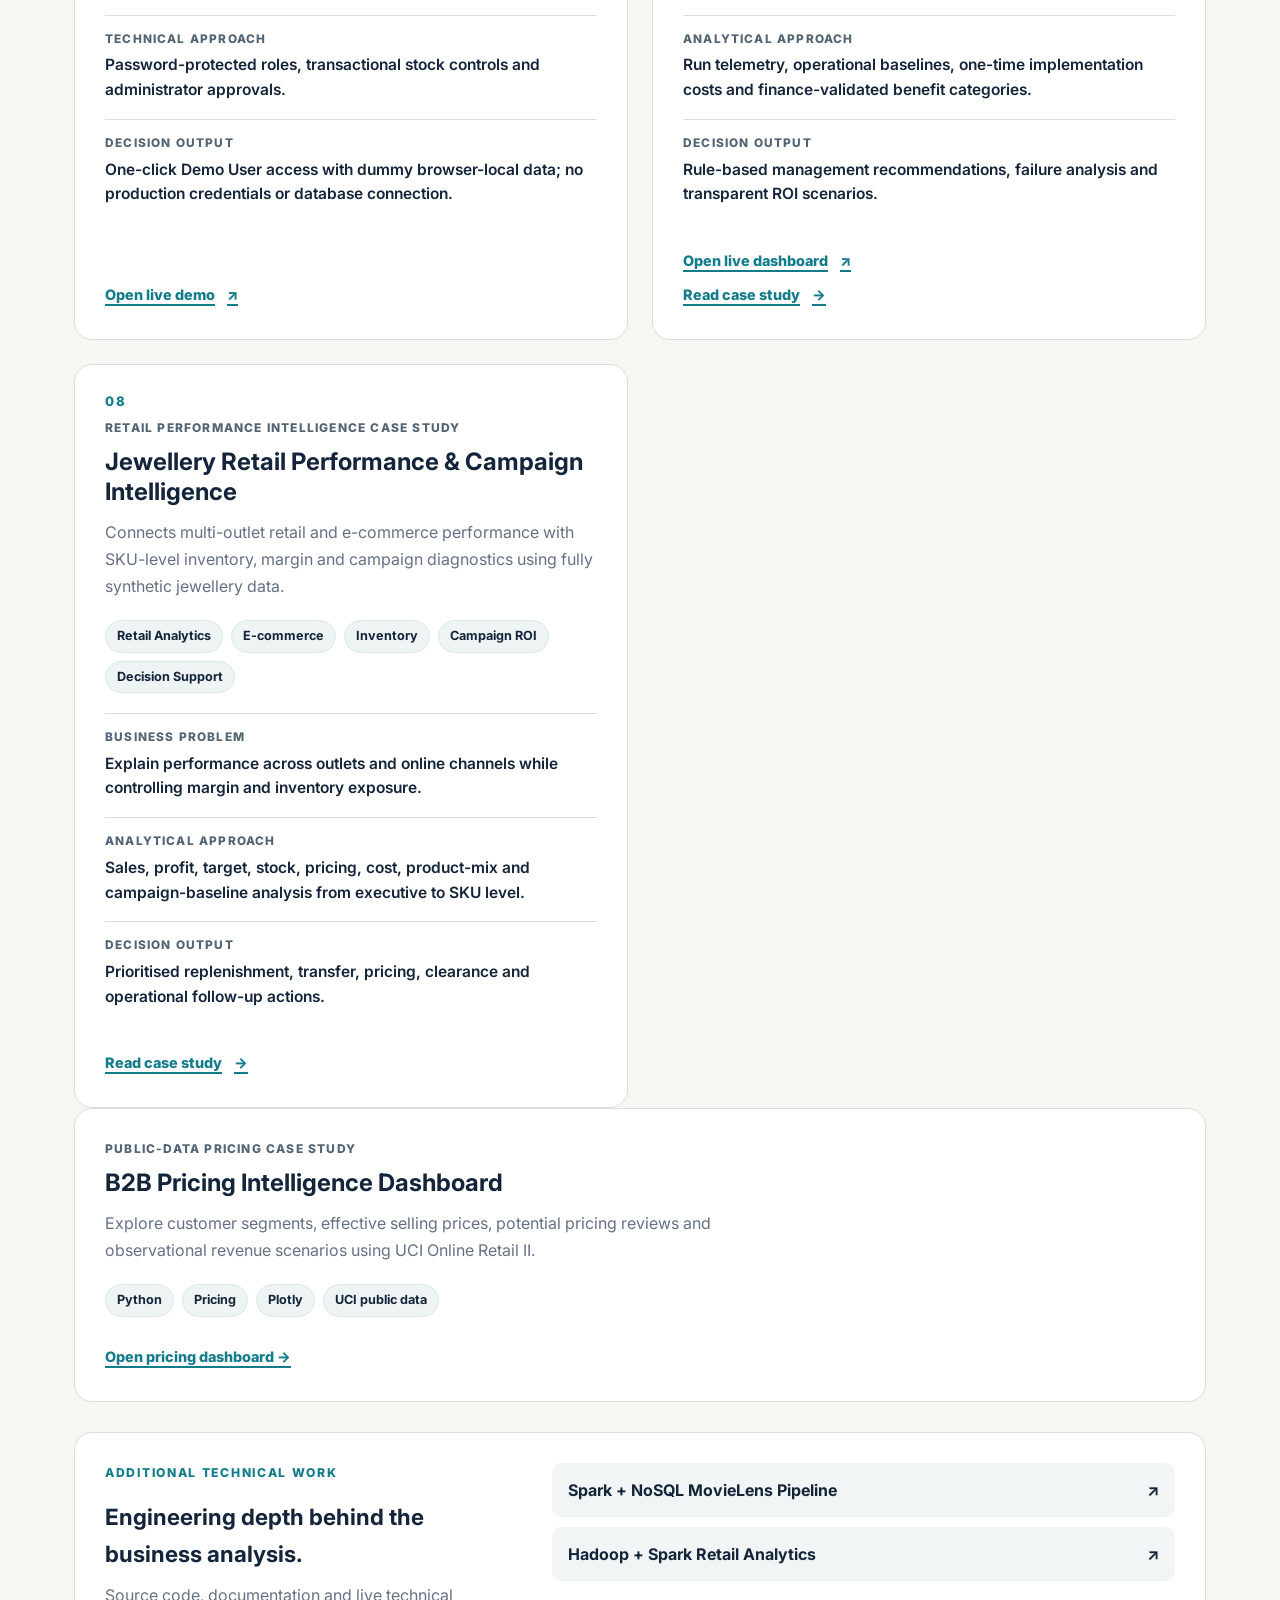
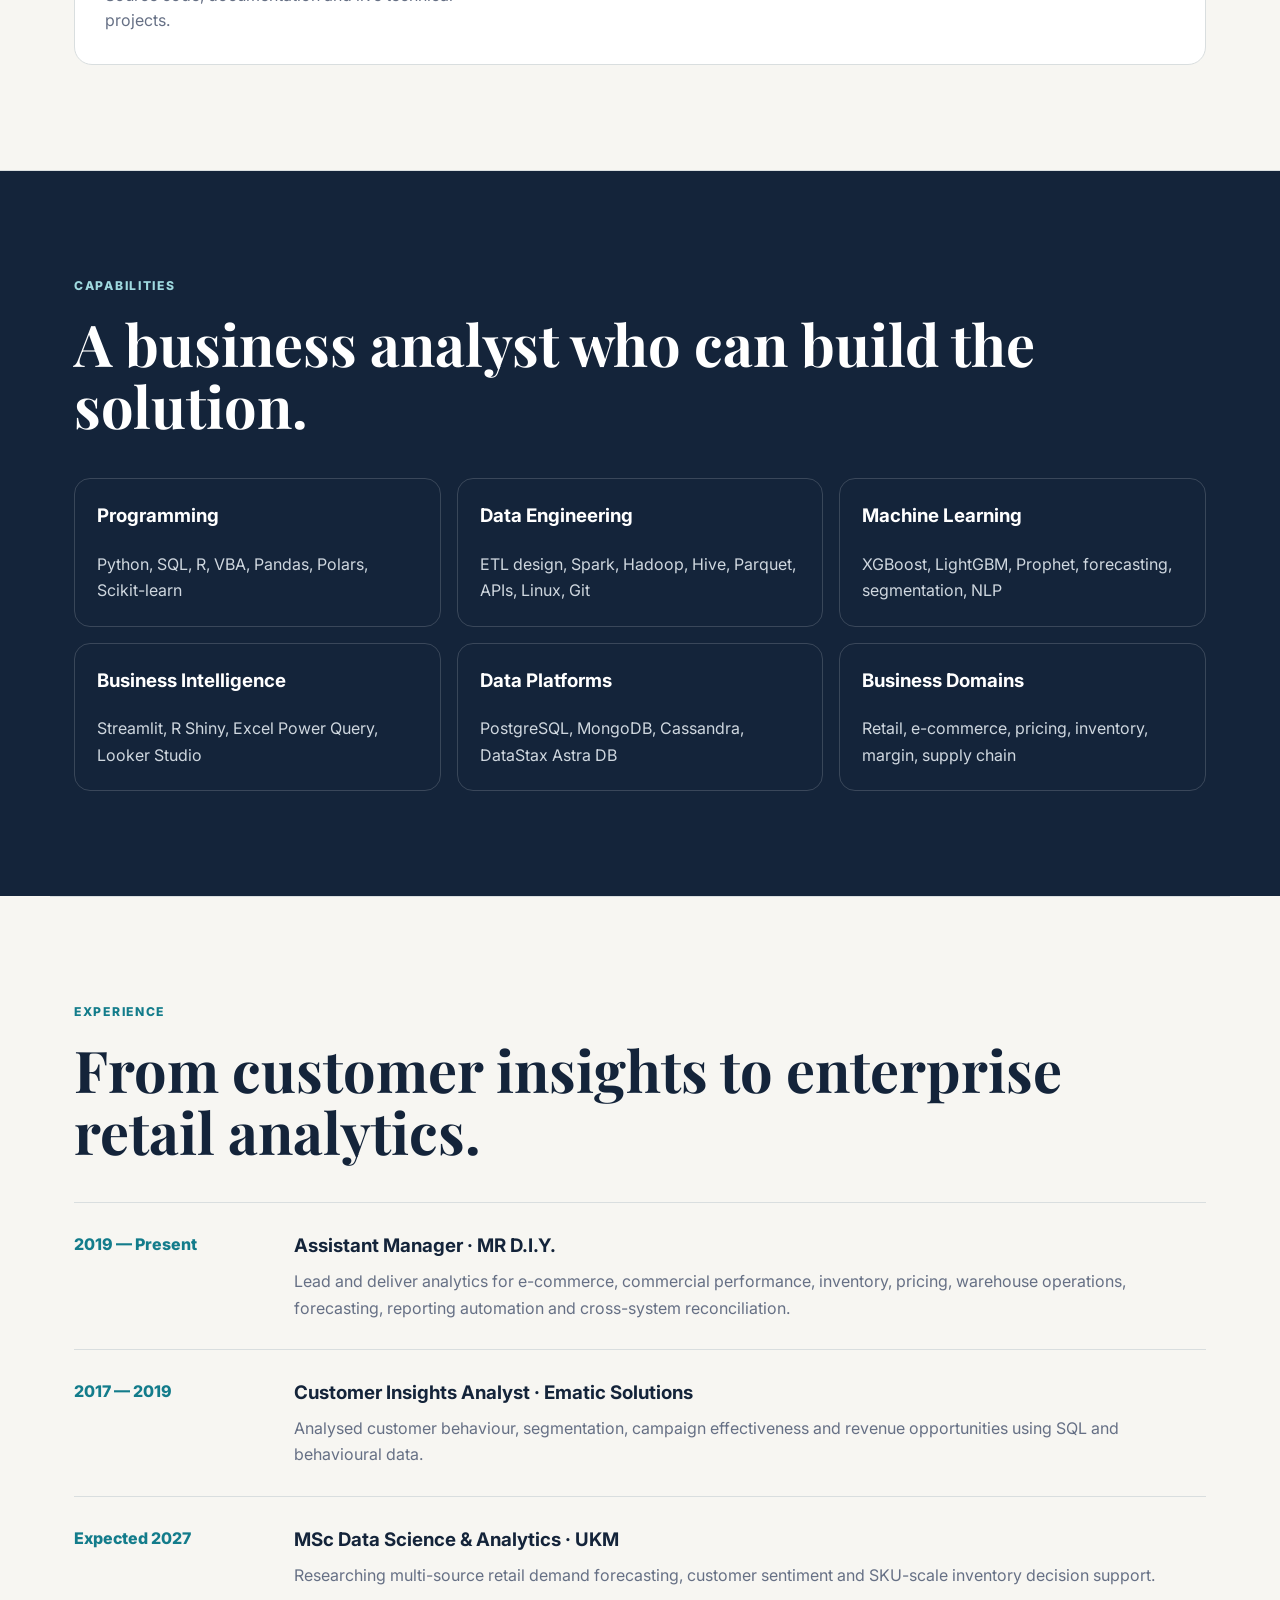
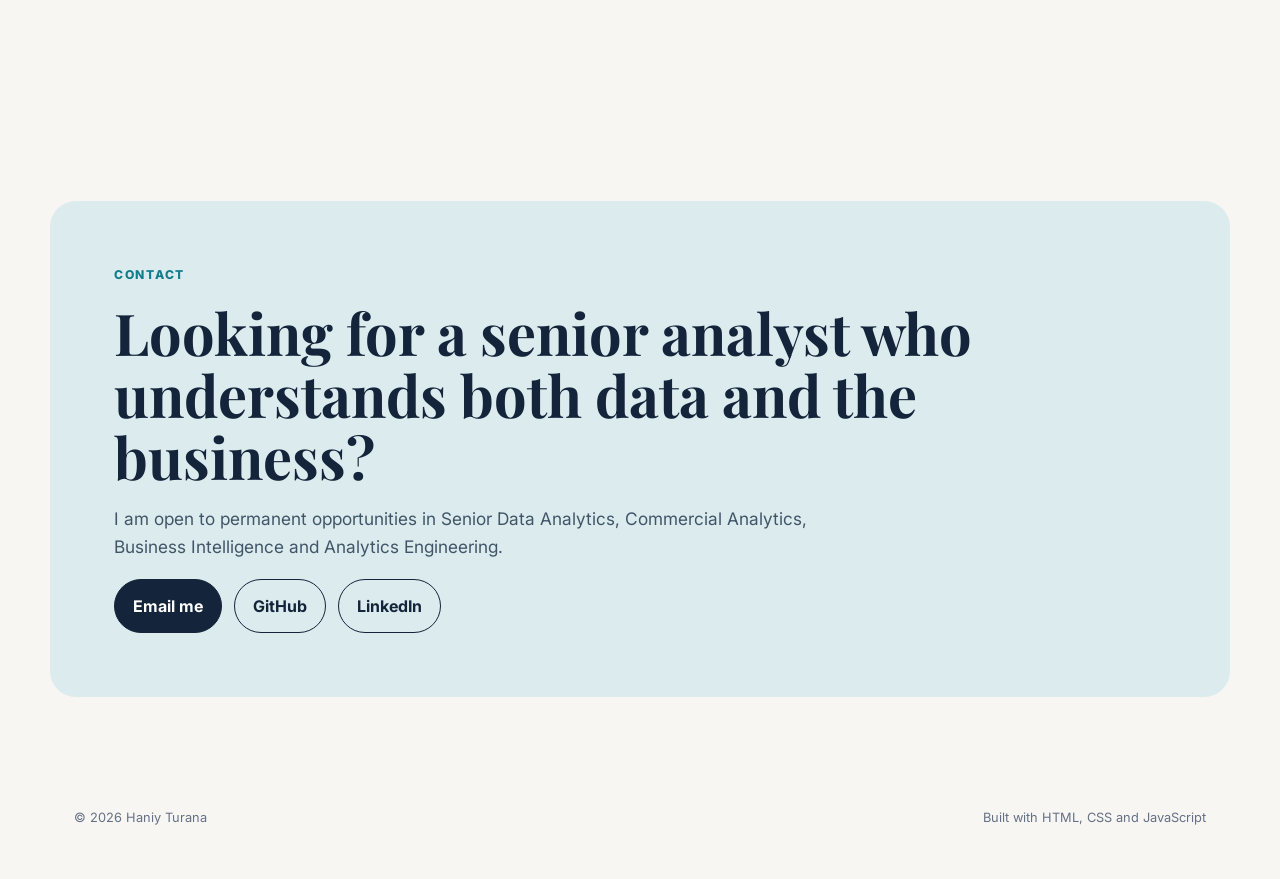
==== commit 22f2fa93: "Populate UCI pricing dashboard and add commercial cost scenario simulator" ====
--- a/index.html
+++ b/index.html
@@ -151,6 +151,13 @@
           <a class="project-link" href="projects/jewellery-retail-intelligence.html" aria-label="Read the Jewellery Retail Performance and Campaign Intelligence case study">Read case study <span aria-hidden="true">→</span></a>
         </article>
       </div>
+      <article class="project-card reveal">
+        <p class="case-type">Public-data pricing case study</p>
+        <h3>B2B Pricing Intelligence Dashboard</h3>
+        <p>Explore customer segments, effective selling prices, potential pricing reviews and observational revenue scenarios using UCI Online Retail II.</p>
+        <div class="tags"><span>Python</span><span>Pricing</span><span>Plotly</span><span>UCI public data</span></div>
+        <a class="project-link" href="projects/b2b-pricing-intelligence/">Open pricing dashboard →</a>
+      </article>
       <div class="technical-projects reveal">
         <div><p class="eyebrow">Additional technical work</p><h3>Engineering depth behind the business analysis.</h3><p class="technical-intro">Source code, documentation and live technical projects.</p></div>
         <div class="technical-links">
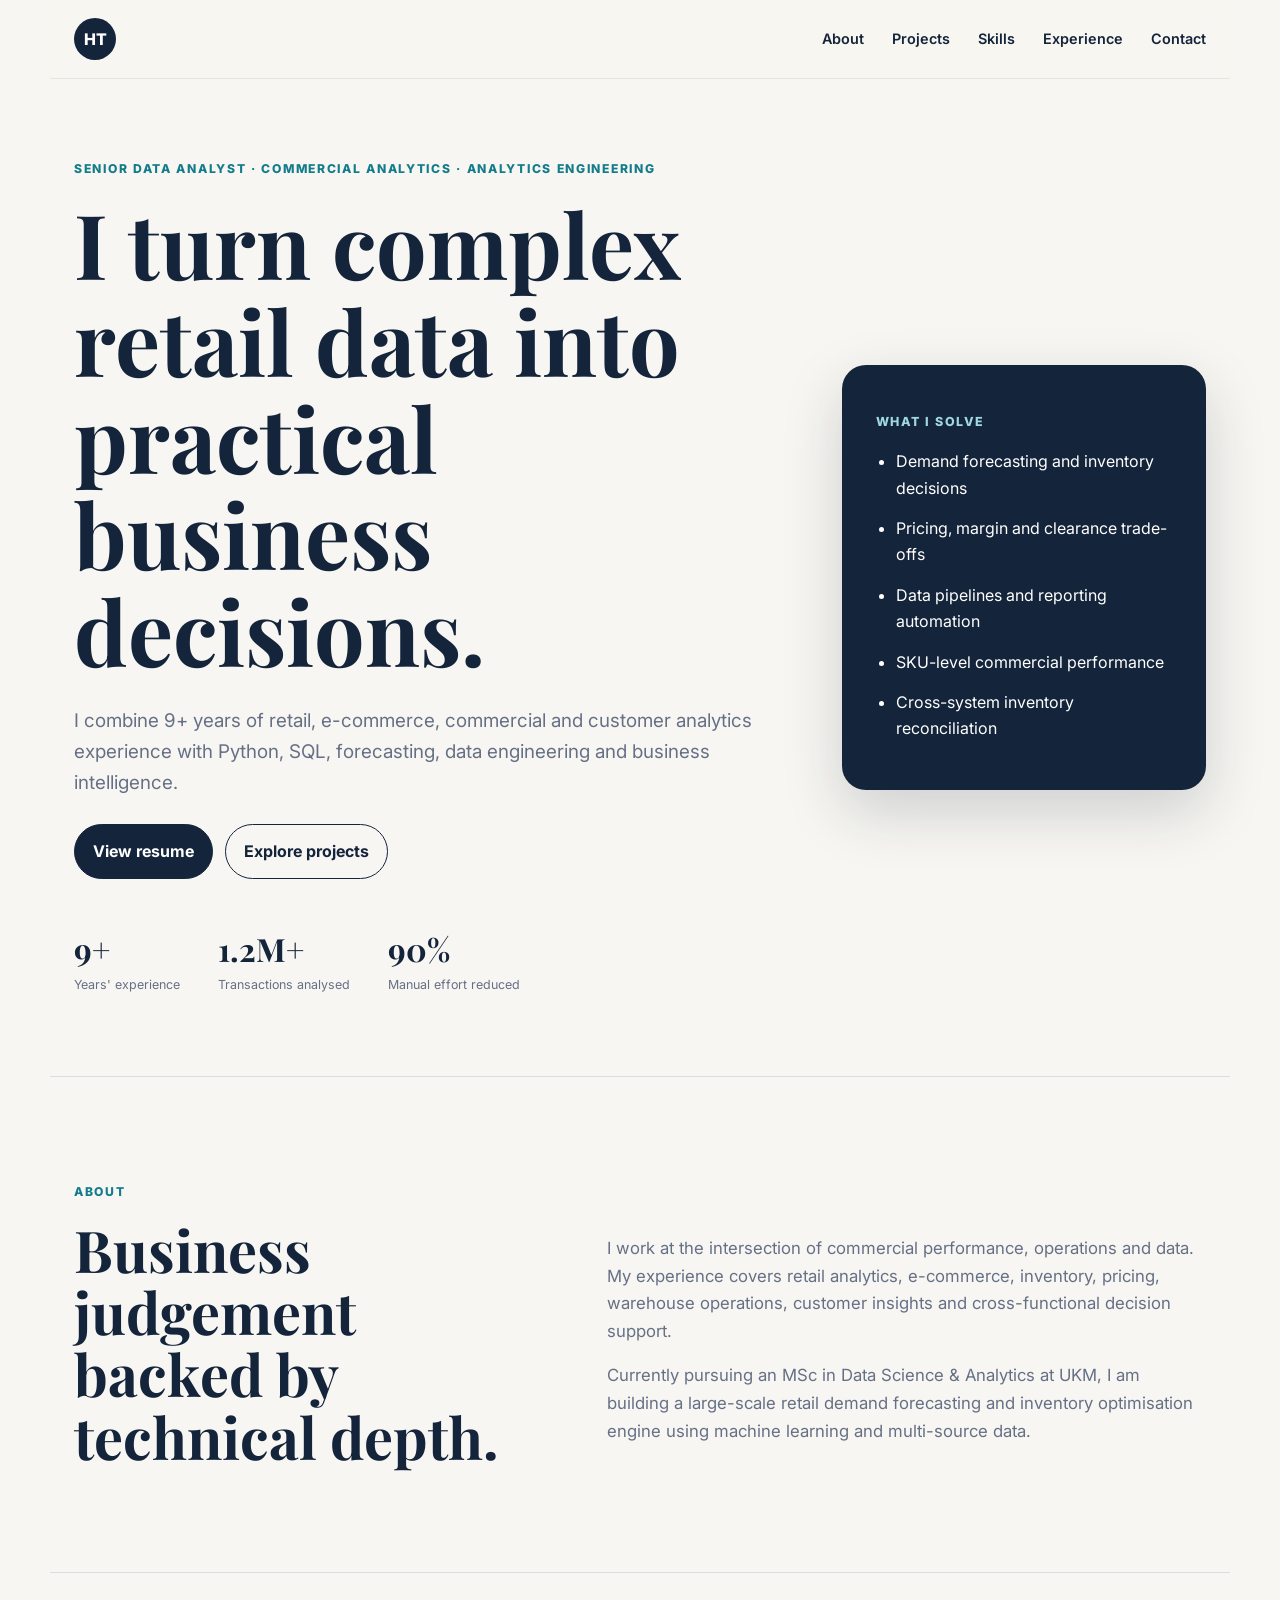
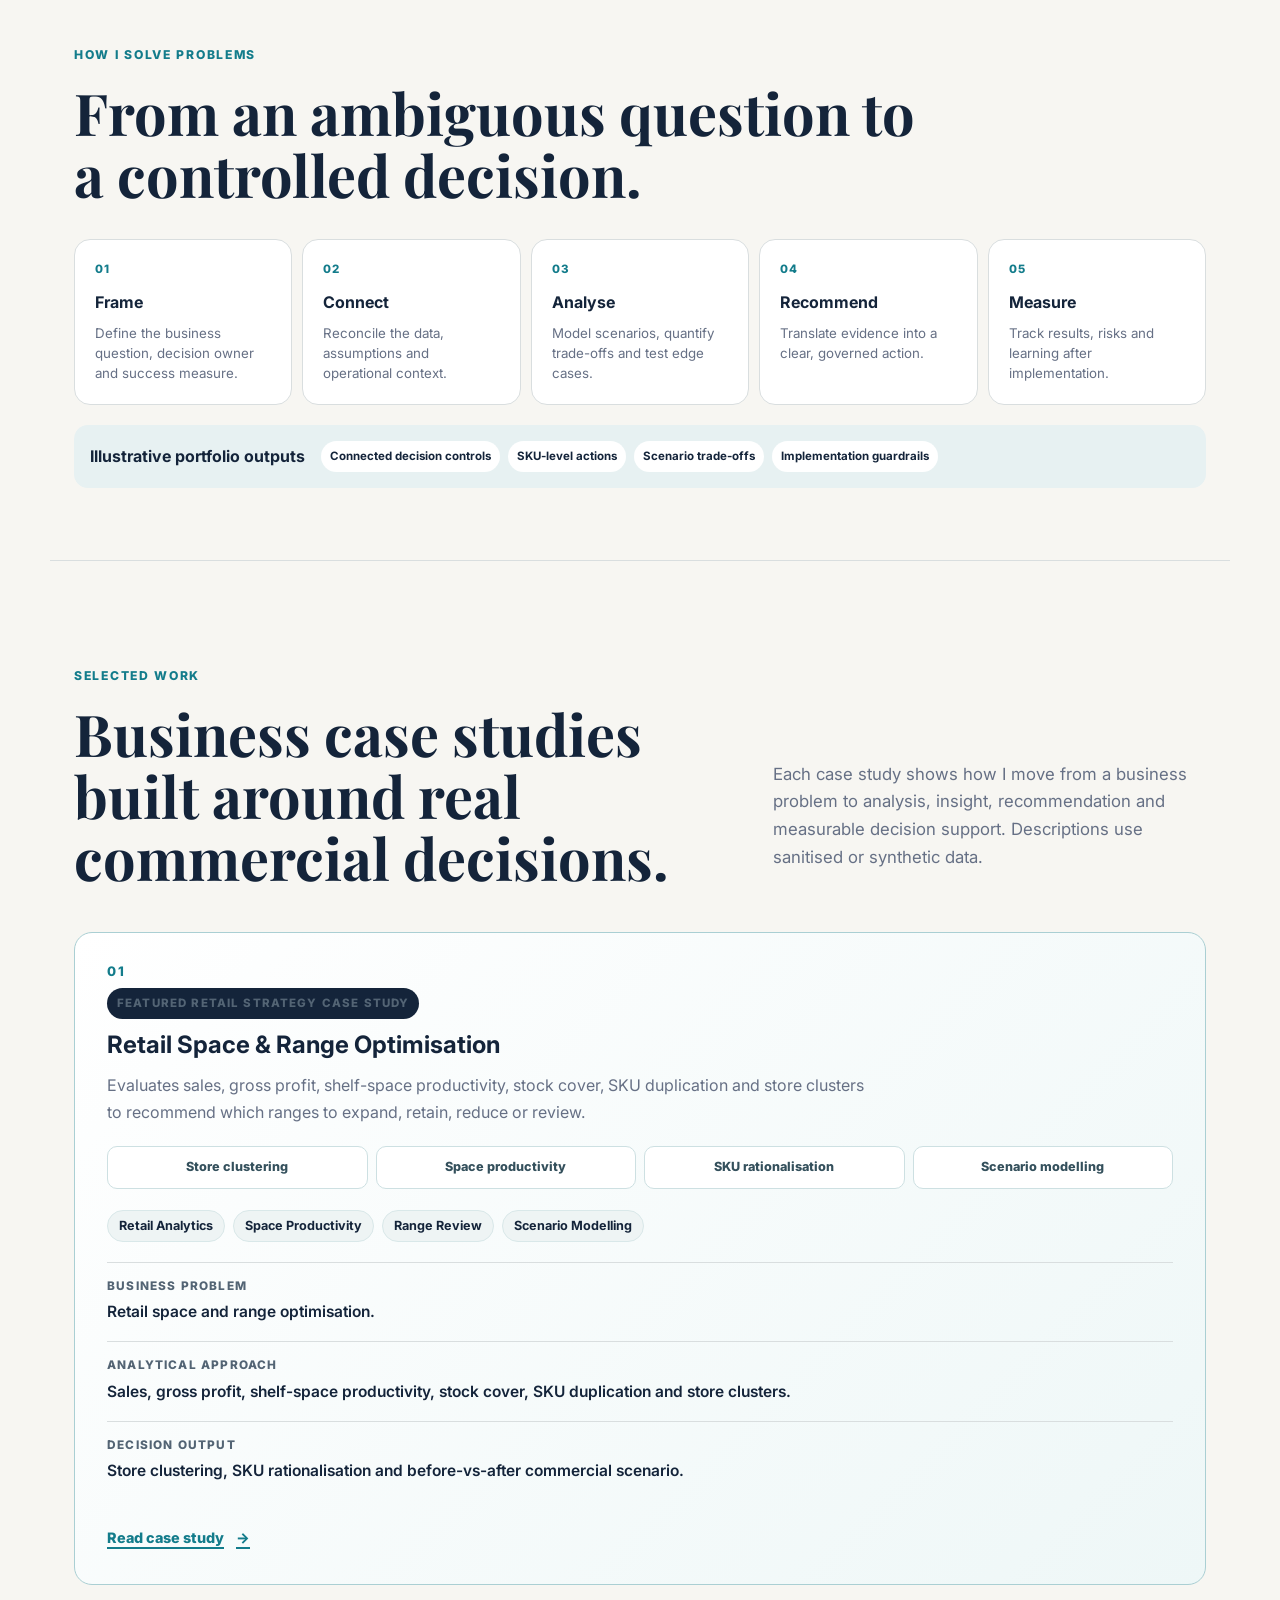
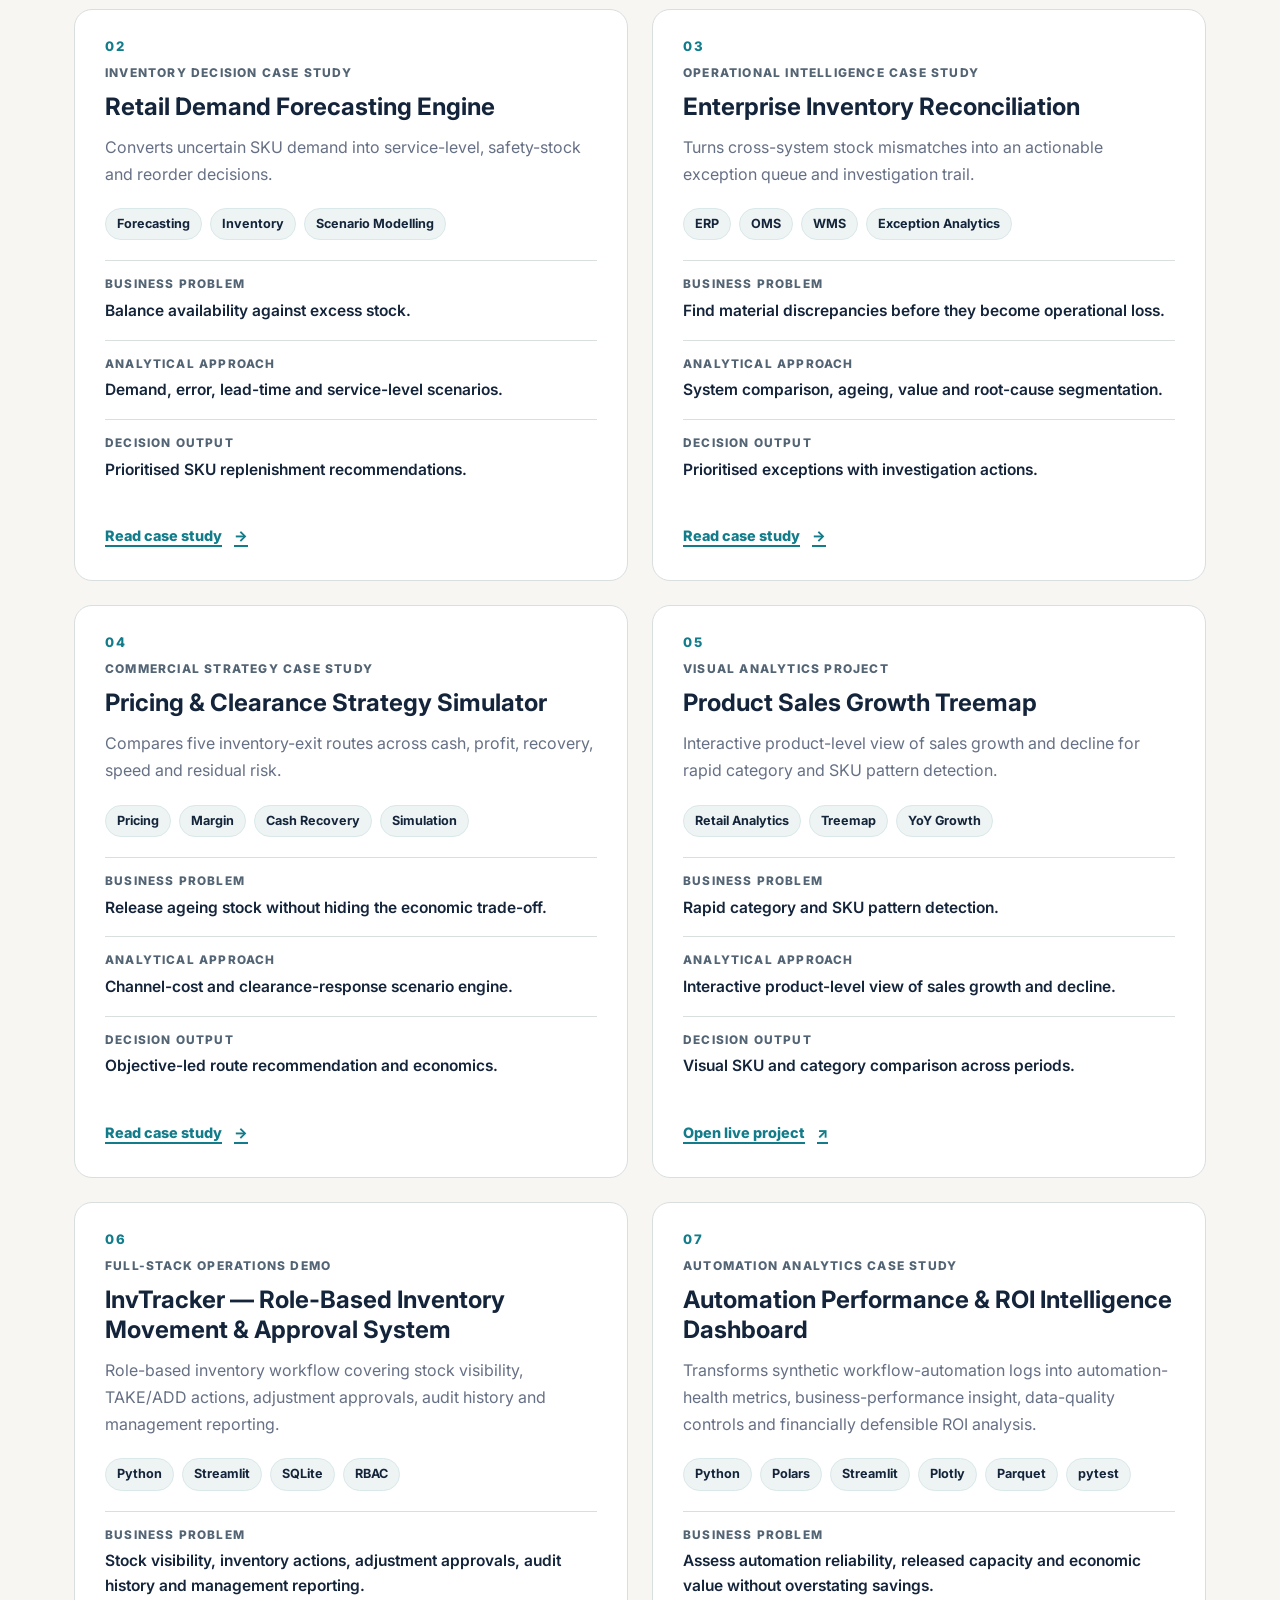
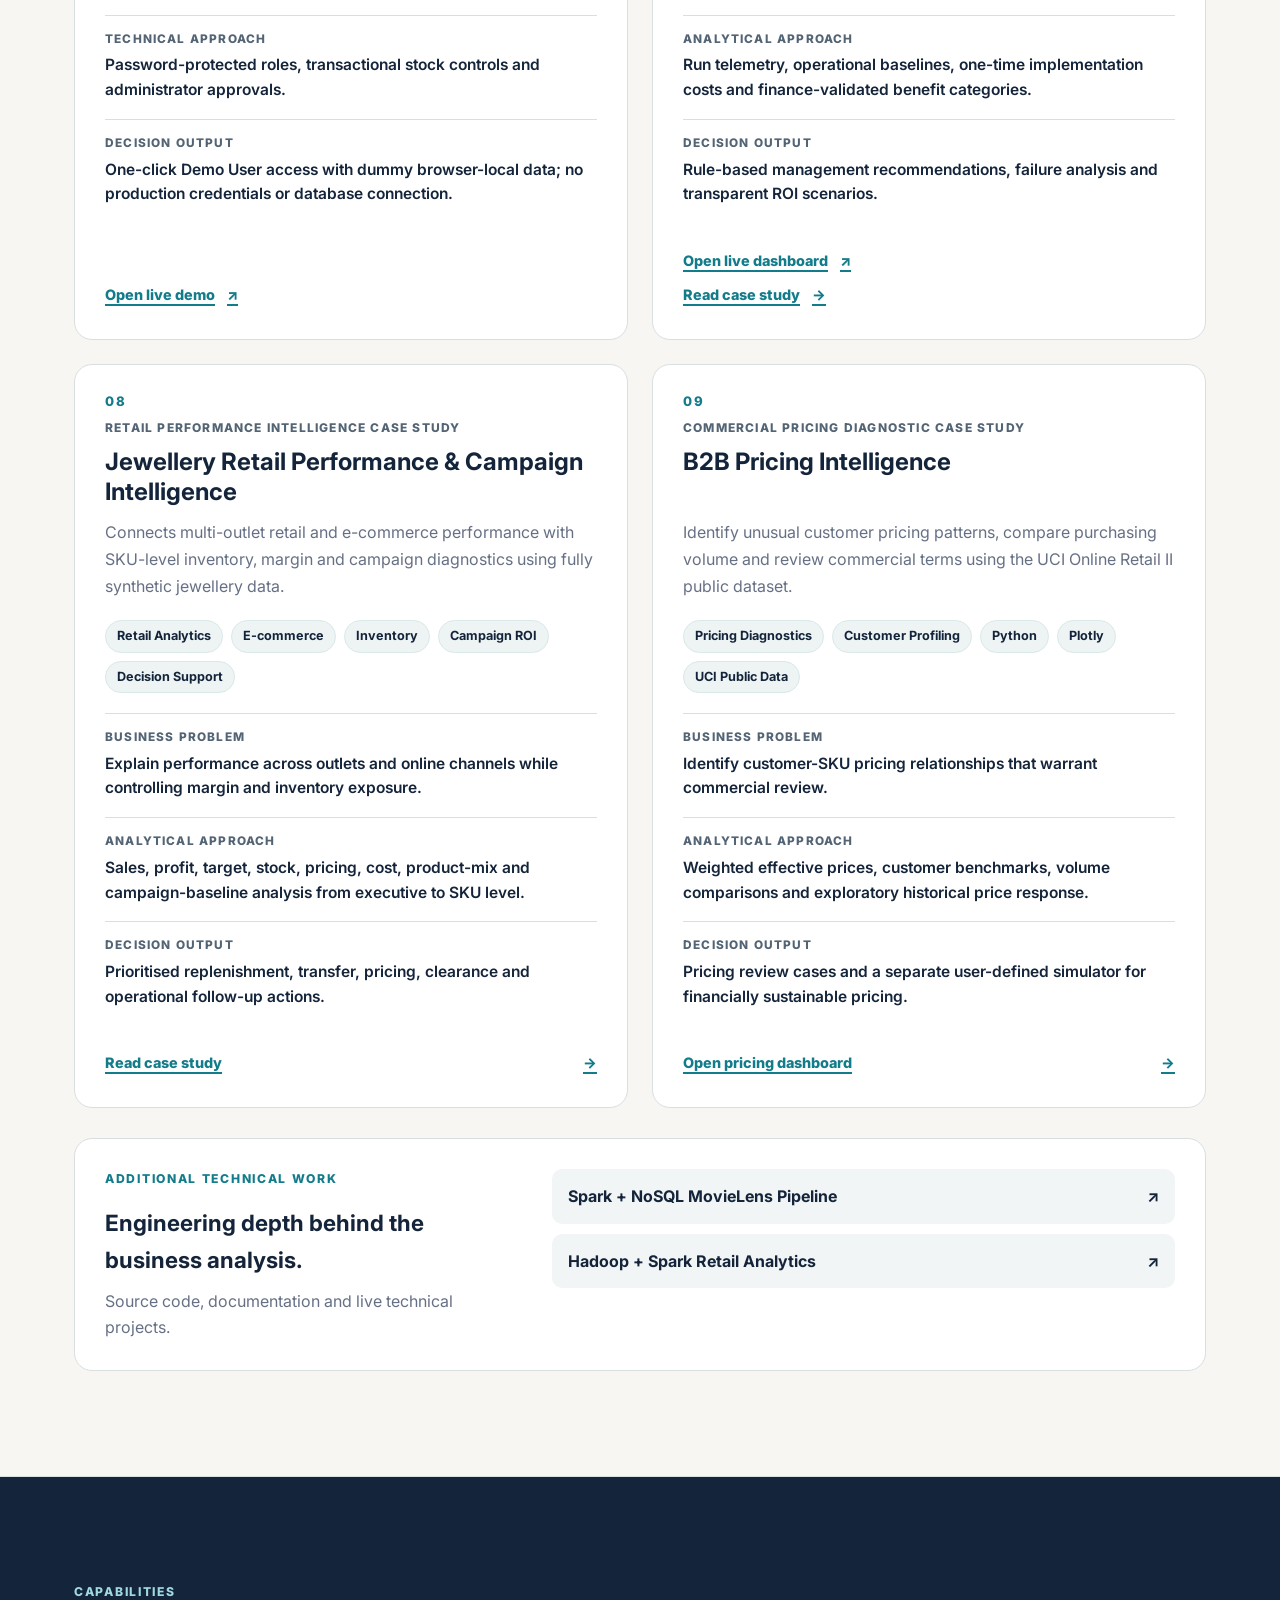
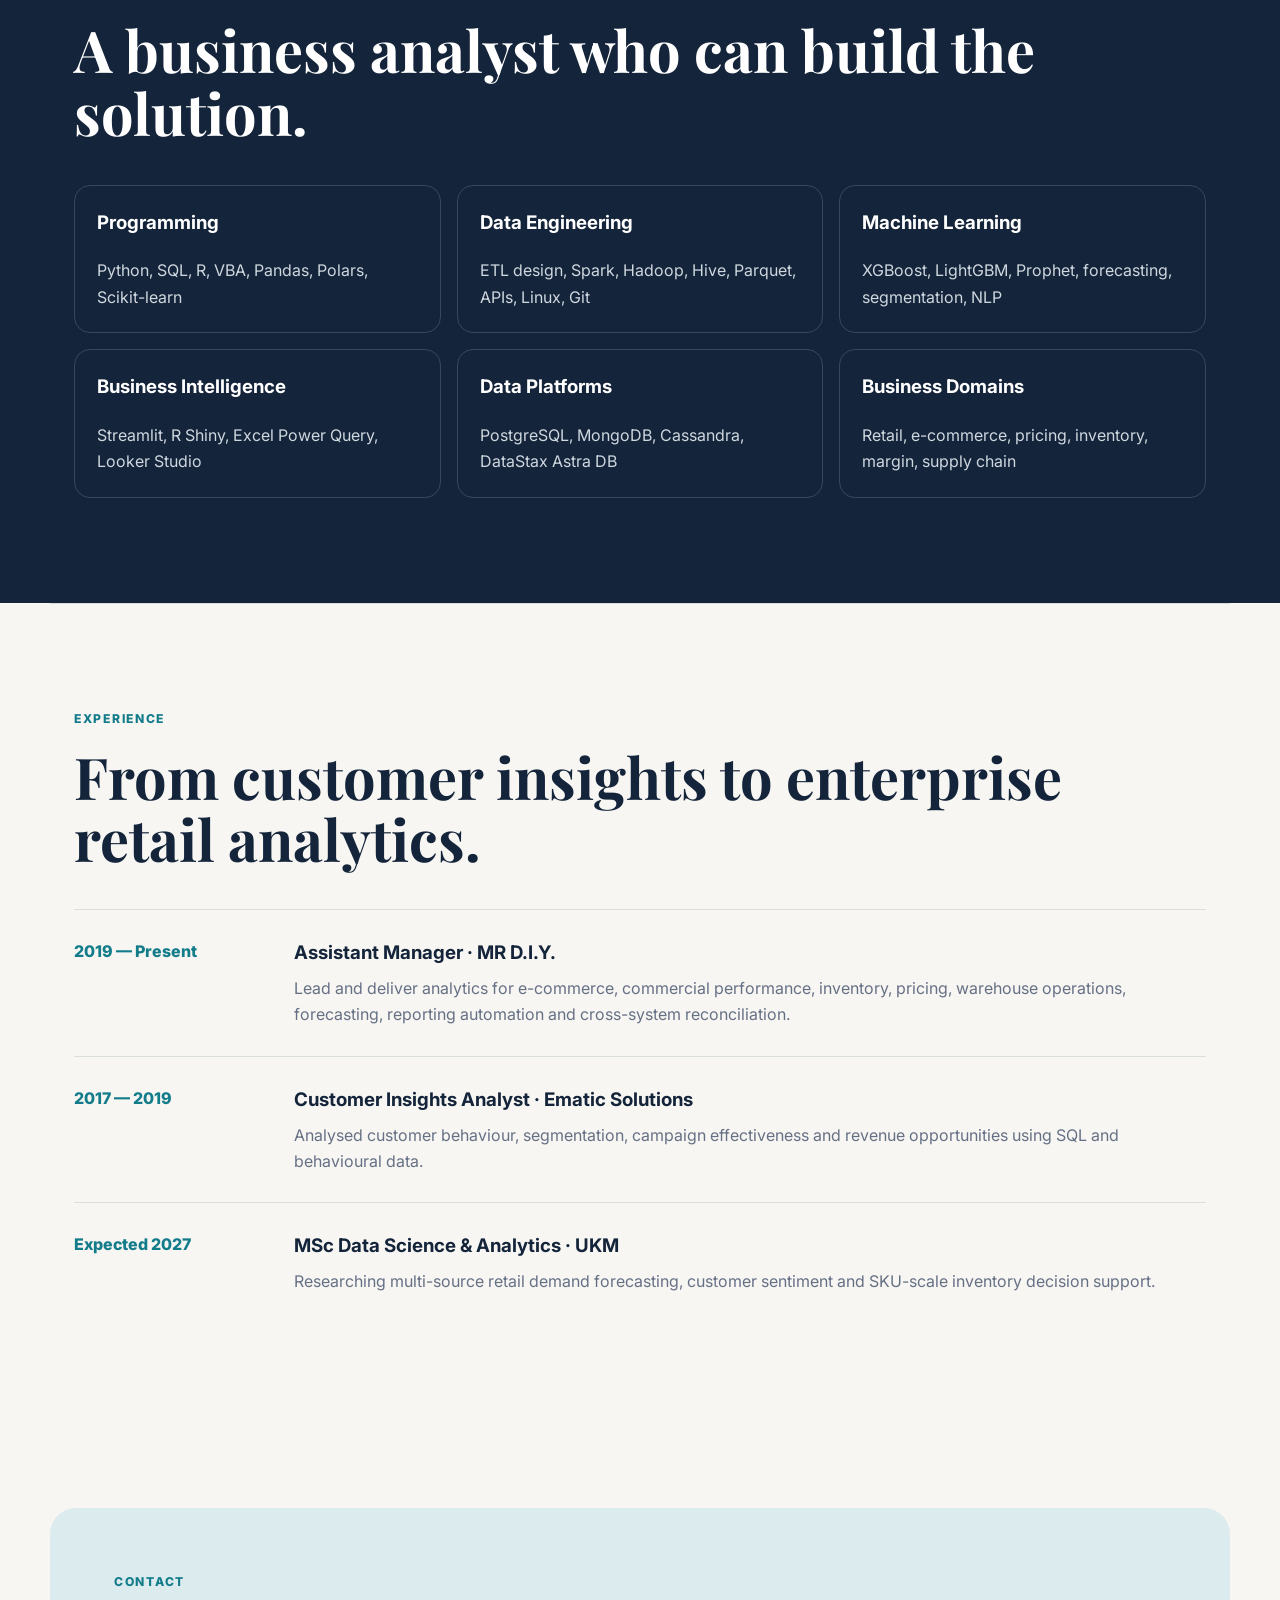
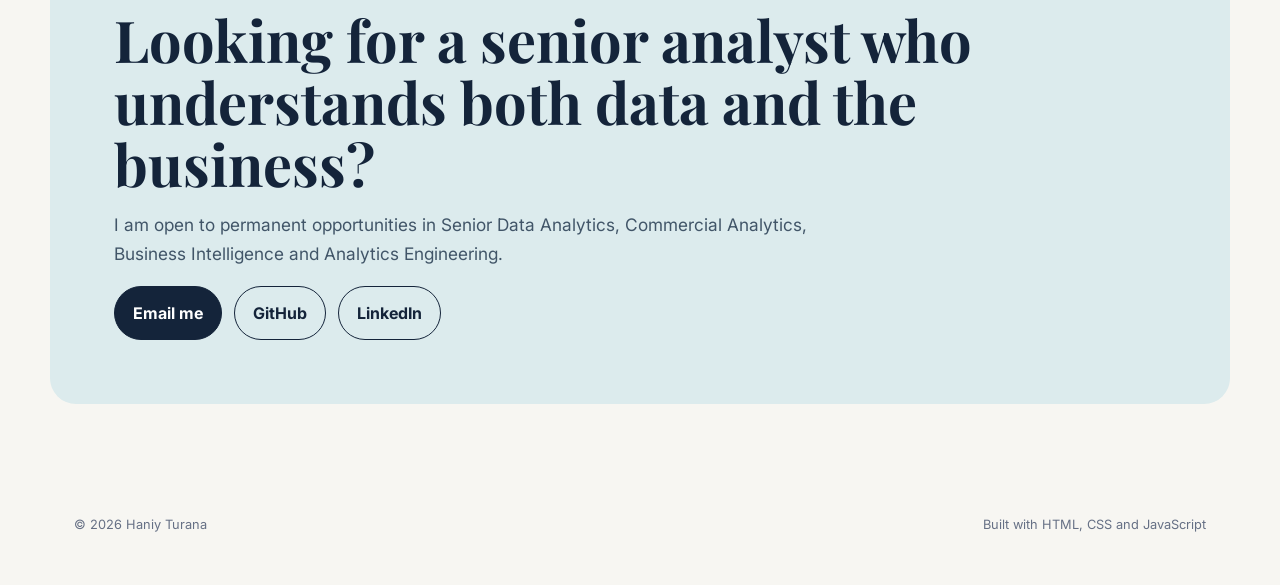
==== commit 7ea68c0c: "Simplify pricing diagnostics and align retail portfolio cards" ====
--- a/index.html
+++ b/index.html
@@ -141,6 +141,8 @@
           <a class="project-link" href="https://automation-performance-roi.streamlit.app/" target="_blank" rel="noopener noreferrer" aria-label="Open the live Automation Performance and ROI Intelligence Dashboard">Open live dashboard <span aria-hidden="true">↗</span></a>
           <a class="project-link" href="projects/automation-intelligence.html" aria-label="Read the Automation Performance and ROI Intelligence Dashboard case study">Read case study <span aria-hidden="true">→</span></a>
         </article>
+      </div>
+      <div class="project-grid intelligence-grid">
         <article class="project-card reveal">
           <span class="project-number">08</span>
           <p class="case-type">Retail performance intelligence case study</p>
@@ -150,14 +152,16 @@
           <dl><div><dt>Business problem</dt><dd>Explain performance across outlets and online channels while controlling margin and inventory exposure.</dd></div><div><dt>Analytical approach</dt><dd>Sales, profit, target, stock, pricing, cost, product-mix and campaign-baseline analysis from executive to SKU level.</dd></div><div><dt>Decision output</dt><dd>Prioritised replenishment, transfer, pricing, clearance and operational follow-up actions.</dd></div></dl>
           <a class="project-link" href="projects/jewellery-retail-intelligence.html" aria-label="Read the Jewellery Retail Performance and Campaign Intelligence case study">Read case study <span aria-hidden="true">→</span></a>
         </article>
-      </div>
-      <article class="project-card reveal">
-        <p class="case-type">Public-data pricing case study</p>
-        <h3>B2B Pricing Intelligence Dashboard</h3>
-        <p>Explore customer segments, effective selling prices, potential pricing reviews and observational revenue scenarios using UCI Online Retail II.</p>
-        <div class="tags"><span>Python</span><span>Pricing</span><span>Plotly</span><span>UCI public data</span></div>
-        <a class="project-link" href="projects/b2b-pricing-intelligence/">Open pricing dashboard →</a>
-      </article>
+        <article class="project-card reveal">
+          <span class="project-number">09</span>
+          <p class="case-type">Commercial pricing diagnostic case study</p>
+          <h3>B2B Pricing Intelligence</h3>
+          <p>Identify unusual customer pricing patterns, compare purchasing volume and review commercial terms using the UCI Online Retail II public dataset.</p>
+          <div class="tags"><span>Pricing Diagnostics</span><span>Customer Profiling</span><span>Python</span><span>Plotly</span><span>UCI Public Data</span></div>
+          <dl><div><dt>Business problem</dt><dd>Identify customer-SKU pricing relationships that warrant commercial review.</dd></div><div><dt>Analytical approach</dt><dd>Weighted effective prices, customer benchmarks, volume comparisons and exploratory historical price response.</dd></div><div><dt>Decision output</dt><dd>Pricing review cases and a separate user-defined simulator for financially sustainable pricing.</dd></div></dl>
+          <a class="project-link" href="projects/b2b-pricing-intelligence/" aria-label="Open the B2B Pricing Intelligence dashboard">Open pricing dashboard <span aria-hidden="true">&rarr;</span></a>
+        </article>
+      </div>
       <div class="technical-projects reveal">
         <div><p class="eyebrow">Additional technical work</p><h3>Engineering depth behind the business analysis.</h3><p class="technical-intro">Source code, documentation and live technical projects.</p></div>
         <div class="technical-links">
--- a/styles.css
+++ b/styles.css
@@ -67,3 +67,12 @@
 @media(max-width:760px){.featured-grid{grid-template-columns:minmax(0,1fr)}.featured-card{padding:24px}.project-card{padding:24px}.technical-projects{grid-template-columns:minmax(0,1fr);gap:18px;padding:24px}}
 @media(max-width:390px){.outcome-strip{grid-template-columns:minmax(0,1fr)}.project-link{width:100%}}
 @media(prefers-reduced-motion:reduce){.technical-links a{transition:none}}
+
+/* Matched retail and pricing case studies; shared rows align content and links. */
+.intelligence-grid{grid-template-columns:repeat(2,minmax(0,1fr));gap:0 24px;margin-top:24px}
+.intelligence-grid>.project-card{display:grid;grid-template-rows:subgrid;grid-row:span 9;row-gap:0}
+.intelligence-grid .project-number{margin:0 0 10px}
+.intelligence-grid .tags{align-content:start}
+.intelligence-grid dl{display:grid;grid-template-rows:subgrid;grid-row:span 3}
+.intelligence-grid .project-link{align-self:end}
+@media(max-width:760px){.intelligence-grid{grid-template-columns:minmax(0,1fr);gap:24px}.intelligence-grid>.project-card{display:flex;grid-row:auto}.intelligence-grid dl{display:block}.intelligence-grid .project-link{align-self:flex-start}}
